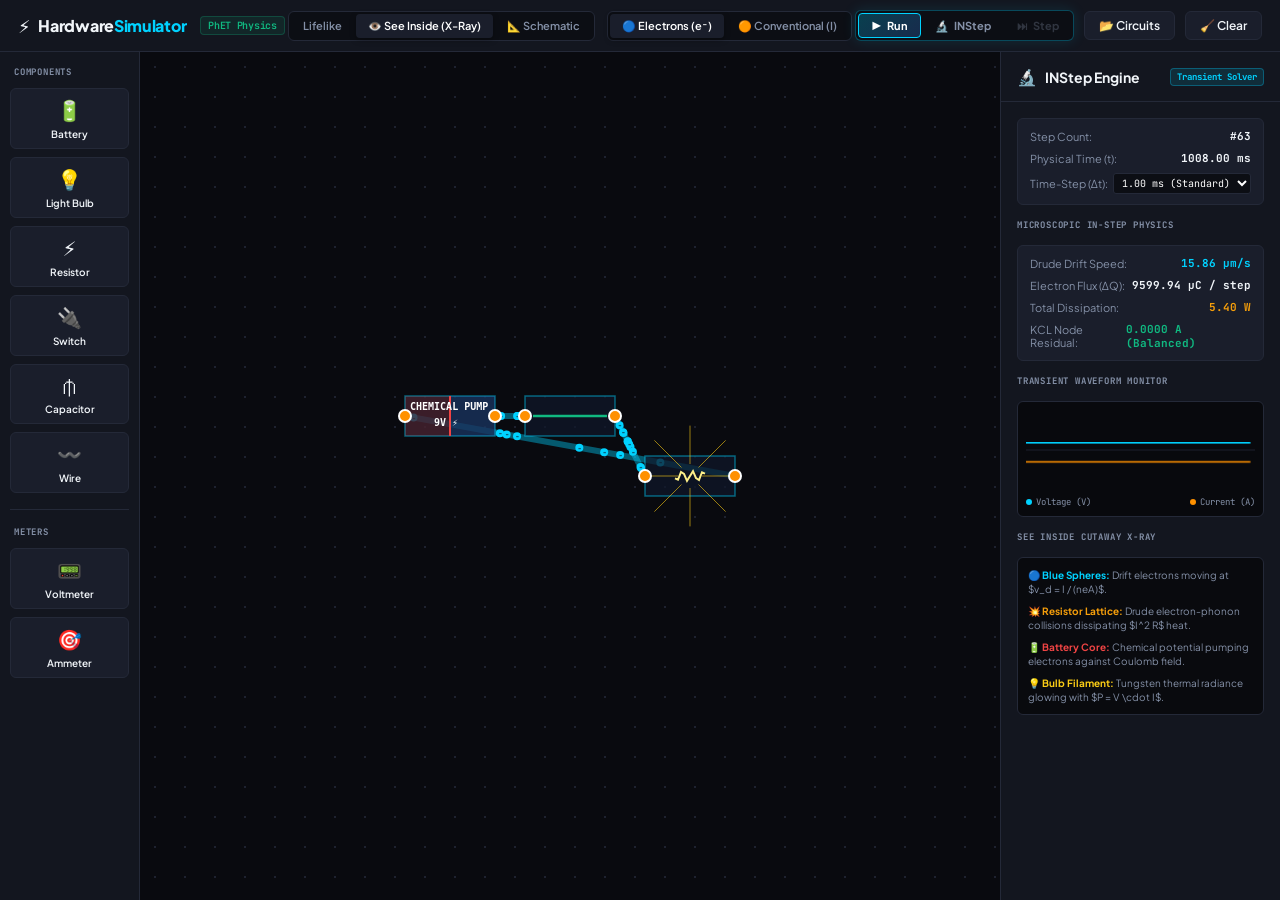
==== web/index.html @ 87638cf1 "feat: complete PhET Hardware Simulator with See Inside cutaways, INStep transient engine, and GitHub" ====
<!DOCTYPE html>
<html lang="en">
<head>
  <meta charset="UTF-8">
  <meta name="viewport" content="width=device-width, initial-scale=1.0">
  <title>Hardware Simulator — PhET Interactive Circuit Lab & INStep Engine</title>
  <meta name="description" content="PhET-accurate interactive circuit construction kit with microscopic 'See Inside Circuit' X-ray cutaways, electron drift dynamics, and INStep transient micro-stepping engine.">

  <!-- Typography -->
  <link rel="preconnect" href="https://fonts.googleapis.com">
  <link rel="preconnect" href="https://fonts.gstatic.com" crossorigin>
  <link href="https://fonts.googleapis.com/css2?family=JetBrains+Mono:wght@400;500;600&family=Plus+Jakarta+Sans:wght@400;500;600;700;800&display=swap" rel="stylesheet">

  <link rel="stylesheet" href="style.css">
</head>
<body class="lab-workspace">

  <!-- Main Simulator Layout -->
  <div class="simulator-shell">
    
    <!-- Minimal Top Control Bar -->
    <header class="lab-header">
      <div class="header-left">
        <div class="brand">
          <span class="brand-icon">⚡</span>
          <span class="brand-title">Hardware<span class="highlight">Simulator</span></span>
          <span class="lab-badge">PhET Physics</span>
        </div>
      </div>

      <!-- Central "See Inside Circuit" Controls -->
      <div class="header-center">
        <!-- View Mode (Real vs See Inside X-Ray vs Schematic) -->
        <div class="segmented-control" title="Circuit Rendering View">
          <button class="seg-btn" data-view="real" id="view-real">Lifelike</button>
          <button class="seg-btn active" data-view="xray" id="view-xray">👁️ See Inside (X-Ray)</button>
          <button class="seg-btn" data-view="schematic" id="view-schematic">📐 Schematic</button>
        </div>

        <!-- Current Flow Mode (Electrons vs Conventional) -->
        <div class="segmented-control" title="Current Flow Display">
          <button class="seg-btn active" data-flow="electrons" id="flow-electrons">🔵 Electrons (e⁻)</button>
          <button class="seg-btn" data-flow="conventional" id="flow-conventional">🟠 Conventional (I)</button>
        </div>
      </div>

      <!-- INStep & Time Controls -->
      <div class="header-right">
        <!-- Major INStep Feature Pill -->
        <div class="instep-control-pill">
          <button class="btn-instep-mode active" id="btn-mode-run" title="Continuous Real-time Run">
            <span>▶</span> Run
          </button>
          <button class="btn-instep-mode" id="btn-mode-instep" title="INStep Micro-stepping transient analysis">
            <span>🔬</span> INStep
          </button>
          <button class="btn-instep-step" id="btn-instep-step" title="Advance by 1 micro-step (+Δt)" disabled>
            <span>⏭</span> Step
          </button>
        </div>

        <button class="btn-tool" id="btn-presets" title="Preset Circuits">📂 Circuits</button>
        <button class="btn-tool btn-clear" id="btn-clear" title="Clear Canvas">🧹 Clear</button>
      </div>
    </header>

    <!-- Main Workspace: Canvas Stage + Component Drawer -->
    <div class="lab-body">
      
      <!-- Minimalist Component Palette Drawer -->
      <aside class="component-drawer">
        <div class="drawer-title">COMPONENTS</div>
        <div class="palette-grid">
          <div class="palette-item" draggable="true" data-type="battery" title="DC Battery (Chemical Voltage Source)">
            <div class="palette-icon icon-battery">🔋</div>
            <span>Battery</span>
          </div>
          <div class="palette-item" draggable="true" data-type="bulb" title="Incandescent Light Bulb (Tungsten Filament)">
            <div class="palette-icon icon-bulb">💡</div>
            <span>Light Bulb</span>
          </div>
          <div class="palette-item" draggable="true" data-type="resistor" title="Carbon Resistor (Lattice Dissipation)">
            <div class="palette-icon icon-resistor">⚡</div>
            <span>Resistor</span>
          </div>
          <div class="palette-item" draggable="true" data-type="switch" title="Knife Switch">
            <div class="palette-icon icon-switch">🔌</div>
            <span>Switch</span>
          </div>
          <div class="palette-item" draggable="true" data-type="capacitor" title="Parallel Plate Capacitor">
            <div class="palette-icon icon-cap">⫛</div>
            <span>Capacitor</span>
          </div>
          <div class="palette-item" draggable="true" data-type="wire" title="Copper Wire (Zero Resistance)">
            <div class="palette-icon icon-wire">〰️</div>
            <span>Wire</span>
          </div>
        </div>

        <div class="drawer-divider"></div>
        <div class="drawer-title">METERS</div>
        <div class="palette-grid">
          <div class="palette-item" id="tool-voltmeter-toggle" title="Draggable Dual-Probe Voltmeter">
            <div class="palette-icon icon-meter">📟</div>
            <span>Voltmeter</span>
          </div>
          <div class="palette-item" id="tool-ammeter-toggle" title="Non-Contact Sensor Ammeter">
            <div class="palette-icon icon-ammeter">🎯</div>
            <span>Ammeter</span>
          </div>
        </div>
      </aside>

      <!-- Center Circuit Sandbox Canvas -->
      <main class="canvas-viewport" id="canvas-viewport">
        <!-- Interactive High-DPI Canvas -->
        <canvas id="circuit-canvas"></canvas>

        <!-- Virtual Voltmeter (Draggable with floating Red & Black Probes) -->
        <div class="virtual-meter voltmeter-body" id="voltmeter-unit" style="display: none;">
          <div class="meter-header">
            <span>VOLTMETER</span>
            <button class="meter-close" id="voltmeter-close">×</button>
          </div>
          <div class="meter-display">
            <span class="meter-value" id="voltmeter-readout">0.00</span>
            <span class="meter-unit">V</span>
          </div>
          <div class="meter-labels">
            <span class="label-black">COM (-)</span>
            <span class="label-red">V (+)</span>
          </div>
        </div>

        <!-- Voltmeter Probes -->
        <div class="probe probe-black" id="probe-black" style="display: none;" title="Negative Probe (Black)">
          <div class="probe-tip"></div>
          <span class="probe-tag">-</span>
        </div>
        <div class="probe probe-red" id="probe-red" style="display: none;" title="Positive Probe (Red)">
          <div class="probe-tip"></div>
          <span class="probe-tag">+</span>
        </div>

        <!-- Virtual Ammeter Sensor -->
        <div class="virtual-meter ammeter-unit" id="ammeter-unit" style="display: none;">
          <div class="meter-header">
            <span>AMMETER</span>
            <button class="meter-close" id="ammeter-close">×</button>
          </div>
          <div class="meter-display">
            <span class="meter-value" id="ammeter-readout">0.000</span>
            <span class="meter-unit">A</span>
          </div>
          <div class="ammeter-sensor-ring" id="ammeter-sensor-ring" title="Drag over any wire or component to read current">
            <div class="crosshair-h"></div>
            <div class="crosshair-v"></div>
          </div>
        </div>

        <!-- Floating Component Property Editor Dialog -->
        <div class="property-popup" id="property-popup" style="display: none;">
          <div class="popup-title">
            <span id="popup-comp-title">Resistor (R1)</span>
            <button class="popup-close" id="popup-close">×</button>
          </div>
          <div class="popup-body">
            <div class="slider-row">
              <label id="popup-slider-label">Resistance:</label>
              <input type="range" id="popup-slider" min="1" max="100" step="1" value="10">
              <span class="slider-readout" id="popup-slider-val">10.0 Ω</span>
            </div>
            <div class="popup-stats" id="popup-stats">
              <div>Current: <strong id="popup-stat-i">0.00 A</strong></div>
              <div>Power: <strong id="popup-stat-p">0.00 W</strong></div>
            </div>
            <div class="popup-actions">
              <button class="btn-popup-delete" id="popup-delete">🗑️ Remove</button>
            </div>
          </div>
        </div>

      </main>

      <!-- Right Side: ⭐ Major INStep Transient Dashboard & Microscopic Inspector -->
      <aside class="instep-panel" id="instep-panel">
        <div class="panel-header">
          <div class="panel-title-wrap">
            <span class="panel-icon">🔬</span>
            <h3>INStep Engine</h3>
          </div>
          <span class="instep-tag">Transient Solver</span>
        </div>

        <div class="instep-content">
          <!-- Step Telemetry Status -->
          <div class="telemetry-card">
            <div class="telemetry-row">
              <span>Step Count:</span>
              <strong id="instep-step-count">#0</strong>
            </div>
            <div class="telemetry-row">
              <span>Physical Time (t):</span>
              <strong id="instep-time-val">0.00 ms</strong>
            </div>
            <div class="telemetry-row">
              <span>Time-Step (Δt):</span>
              <select id="instep-dt-select" class="dropdown-sm">
                <option value="0.0001">0.10 ms (High-Res)</option>
                <option value="0.001" selected>1.00 ms (Standard)</option>
                <option value="0.01">10.0 ms (Fast)</option>
              </select>
            </div>
          </div>

          <!-- Microscopic "See Inside" Drude Physics -->
          <div class="section-title">MICROSCOPIC IN-STEP PHYSICS</div>
          <div class="telemetry-card">
            <div class="telemetry-row">
              <span>Drude Drift Speed:</span>
              <strong class="text-cyan" id="instep-drift-vel">0.00 µm/s</strong>
            </div>
            <div class="telemetry-row">
              <span>Electron Flux (ΔQ):</span>
              <strong id="instep-charge-flux">0.00 µC / step</strong>
            </div>
            <div class="telemetry-row">
              <span>Total Dissipation:</span>
              <strong class="text-amber" id="instep-power">0.00 W</strong>
            </div>
            <div class="telemetry-row">
              <span>KCL Node Residual:</span>
              <strong class="text-green" id="instep-kcl">0.0000 A (Balanced)</strong>
            </div>
          </div>

          <!-- Live INStep Waveform Transient Graph -->
          <div class="section-title">TRANSIENT WAVEFORM MONITOR</div>
          <div class="waveform-box">
            <canvas id="waveform-canvas" width="220" height="90"></canvas>
            <div class="waveform-legend">
              <span class="leg-item"><span class="dot-v"></span> Voltage (V)</span>
              <span class="leg-item"><span class="dot-i"></span> Current (A)</span>
            </div>
          </div>

          <!-- Cutaway Physics Explanation -->
          <div class="section-title">SEE INSIDE CUTAWAY X-RAY</div>
          <div class="cutaway-guide-box">
            <div class="guide-item">
              <strong class="text-cyan">🔵 Blue Spheres:</strong> Drift electrons moving at $v_d = I / (neA)$.
            </div>
            <div class="guide-item">
              <strong class="text-amber">💥 Resistor Lattice:</strong> Drude electron-phonon collisions dissipating $I^2 R$ heat.
            </div>
            <div class="guide-item">
              <strong class="text-red">🔋 Battery Core:</strong> Chemical potential pumping electrons against Coulomb field.
            </div>
            <div class="guide-item">
              <strong class="text-yellow">💡 Bulb Filament:</strong> Tungsten thermal radiance glowing with $P = V \cdot I$.
            </div>
          </div>

        </div>
      </aside>

    </div>

    <!-- Presets Modal -->
    <div class="modal-backdrop" id="modal-presets" style="display: none;">
      <div class="modal-card">
        <div class="modal-header">
          <h3>Load Circuit Presets</h3>
          <button class="modal-close" id="modal-presets-close">×</button>
        </div>
        <div class="presets-grid">
          <div class="preset-card" data-preset="simple_series">
            <h4>Simple Series Circuit</h4>
            <p>9V Battery + Light Bulb + Knife Switch. Demonstrates complete conduction loop.</p>
          </div>
          <div class="preset-card" data-preset="parallel_branches">
            <h4>Parallel Circuit</h4>
            <p>9V Battery powering two independent light bulb branches. Verifies Kirchhoff's Current Law.</p>
          </div>
          <div class="preset-card" data-preset="rc_transient">
            <h4>RC Transient Charging</h4>
            <p>Battery + Resistor + Capacitor. Watch voltage exponential rise and INStep charge storage.</p>
          </div>
          <div class="preset-card" data-preset="short_circuit">
            <h4>Short Circuit (High Current)</h4>
            <p>Direct low-resistance bridge triggering high thermal current and battery warning.</p>
          </div>
        </div>
      </div>
    </div>

  </div>

  <script src="app.js"></script>
</body>
</html>
---- web/style.css ----
/* ==========================================================================
   Hardware Simulator — PhET Interactive Lab & INStep Engine Stylesheet
   Minimalist UI • Maximal Functionality • Microscopic Physics Simulation
   ========================================================================== */

:root {
  --bg-lab: #0b0d13;
  --bg-surface: #13161f;
  --bg-card: #1a1e2b;
  --bg-card-hover: #222738;
  --border-subtle: #242938;
  --border-active: #3b435a;

  --accent-cyan: #00d2ff;
  --accent-blue: #3b82f6;
  --accent-orange: #ff9100;
  --accent-amber: #f59e0b;
  --accent-green: #10b981;
  --accent-red: #ef4444;
  --accent-yellow: #facc15;

  --text-main: #f1f5f9;
  --text-muted: #8490a7;
  --text-dark: #0f172a;

  --font-main: 'Plus Jakarta Sans', system-ui, sans-serif;
  --font-mono: 'JetBrains Mono', monospace;
}

*, *::before, *::after {
  box-sizing: border-box;
  margin: 0;
  padding: 0;
  -webkit-font-smoothing: antialiased;
}

body.lab-workspace {
  background-color: var(--bg-lab);
  color: var(--text-main);
  font-family: var(--font-main);
  height: 100vh;
  width: 100vw;
  overflow: hidden;
  user-select: none;
}

.simulator-shell {
  display: flex;
  flex-direction: column;
  height: 100vh;
  width: 100vw;
}

/* ================= Minimal Top Control Bar ================= */
.lab-header {
  height: 52px;
  background-color: var(--bg-surface);
  border-bottom: 1px solid var(--border-subtle);
  display: flex;
  align-items: center;
  justify-content: space-between;
  padding: 0 18px;
  z-index: 100;
  flex-shrink: 0;
}

.brand {
  display: flex;
  align-items: center;
  gap: 8px;
  font-weight: 800;
  font-size: 16px;
  letter-spacing: -0.3px;
}

.brand-icon {
  font-size: 18px;
}

.brand-title .highlight {
  color: var(--accent-cyan);
}

.lab-badge {
  font-family: var(--font-mono);
  font-size: 10px;
  font-weight: 600;
  color: var(--accent-green);
  background: rgba(16, 185, 129, 0.1);
  border: 1px solid rgba(16, 185, 129, 0.25);
  padding: 2px 7px;
  border-radius: 4px;
  margin-left: 6px;
}

.header-center {
  display: flex;
  align-items: center;
  gap: 12px;
}

/* Segmented Control Buttons */
.segmented-control {
  display: flex;
  background-color: #0c0e14;
  border: 1px solid var(--border-subtle);
  border-radius: 6px;
  padding: 2px;
  gap: 2px;
}

.seg-btn {
  background: transparent;
  border: none;
  color: var(--text-muted);
  font-family: var(--font-main);
  font-size: 11px;
  font-weight: 600;
  padding: 5px 12px;
  border-radius: 4px;
  cursor: pointer;
  transition: all 0.15s ease;
}

.seg-btn:hover {
  color: var(--text-main);
}

.seg-btn.active {
  background-color: var(--bg-card);
  color: #fff;
  box-shadow: 0 2px 6px rgba(0, 0, 0, 0.3);
}

/* INStep Control Pill */
.header-right {
  display: flex;
  align-items: center;
  gap: 10px;
}

.instep-control-pill {
  display: flex;
  background-color: #0c0e14;
  border: 1px solid rgba(0, 210, 255, 0.3);
  box-shadow: 0 0 14px rgba(0, 210, 255, 0.12);
  border-radius: 6px;
  padding: 2px;
  gap: 2px;
}

.btn-instep-mode, .btn-instep-step {
  background: transparent;
  border: none;
  color: var(--text-muted);
  font-family: var(--font-main);
  font-size: 11px;
  font-weight: 700;
  padding: 5px 12px;
  border-radius: 4px;
  cursor: pointer;
  display: flex;
  align-items: center;
  gap: 5px;
  transition: all 0.15s;
}

.btn-instep-mode:hover, .btn-instep-step:hover:not(:disabled) {
  color: #fff;
}

.btn-instep-mode.active {
  background: linear-gradient(135deg, rgba(0, 210, 255, 0.25), rgba(59, 130, 246, 0.25));
  border: 1px solid var(--accent-cyan);
  color: #fff;
}

.btn-instep-step:disabled {
  opacity: 0.3;
  cursor: not-allowed;
}

.btn-tool {
  background-color: var(--bg-card);
  border: 1px solid var(--border-subtle);
  color: var(--text-main);
  font-family: var(--font-main);
  font-size: 12px;
  font-weight: 600;
  padding: 6px 14px;
  border-radius: 6px;
  cursor: pointer;
  transition: all 0.15s;
}

.btn-tool:hover {
  background-color: var(--bg-card-hover);
  border-color: var(--border-active);
}

.btn-clear:hover {
  border-color: var(--accent-red);
  color: var(--accent-red);
}

/* ================= Workspace Layout ================= */
.lab-body {
  display: flex;
  flex: 1;
  overflow: hidden;
  position: relative;
}

/* Left Component Palette Drawer */
.component-drawer {
  width: 140px;
  background-color: var(--bg-surface);
  border-right: 1px solid var(--border-subtle);
  display: flex;
  flex-direction: column;
  padding: 14px 10px;
  gap: 10px;
  overflow-y: auto;
  z-index: 50;
  flex-shrink: 0;
}

.drawer-title {
  font-family: var(--font-mono);
  font-size: 9px;
  font-weight: 700;
  letter-spacing: 0.8px;
  color: var(--text-muted);
  padding: 0 4px;
}

.palette-grid {
  display: flex;
  flex-direction: column;
  gap: 8px;
}

.palette-item {
  background-color: var(--bg-card);
  border: 1px solid var(--border-subtle);
  border-radius: 6px;
  padding: 8px 6px;
  display: flex;
  flex-direction: column;
  align-items: center;
  gap: 5px;
  cursor: grab;
  transition: all 0.18s ease;
}

.palette-item:hover {
  background-color: var(--bg-card-hover);
  border-color: var(--accent-cyan);
  transform: translateY(-1px);
  box-shadow: 0 4px 12px rgba(0, 0, 0, 0.3);
}

.palette-item:active {
  cursor: grabbing;
}

.palette-icon {
  font-size: 20px;
}

.palette-item span {
  font-size: 10px;
  font-weight: 600;
  color: var(--text-main);
}

.drawer-divider {
  height: 1px;
  background: var(--border-subtle);
  margin: 6px 0;
}

/* Center Canvas Viewport */
.canvas-viewport {
  flex: 1;
  position: relative;
  background: #090a0f;
  overflow: hidden;
  cursor: default;
}

#circuit-canvas {
  position: absolute;
  inset: 0;
  width: 100%;
  height: 100%;
}

/* Virtual Meters (Voltmeter & Ammeter) */
.virtual-meter {
  position: absolute;
  background-color: #f59e0b;
  border: 3px solid #b45309;
  border-radius: 10px;
  box-shadow: 0 12px 32px rgba(0, 0, 0, 0.6);
  z-index: 80;
  cursor: move;
}

.voltmeter-body {
  width: 150px;
  padding: 10px;
  top: 30px;
  right: 30px;
}

.meter-header {
  display: flex;
  justify-content: space-between;
  align-items: center;
  font-size: 9px;
  font-weight: 800;
  font-family: var(--font-mono);
  color: #78350f;
  margin-bottom: 6px;
}

.meter-close {
  background: transparent;
  border: none;
  font-size: 14px;
  font-weight: bold;
  color: #78350f;
  cursor: pointer;
}

.meter-display {
  background-color: #27272a;
  border: 2px solid #18181b;
  border-radius: 4px;
  padding: 6px 8px;
  display: flex;
  justify-content: space-between;
  align-items: baseline;
  box-shadow: inset 0 2px 6px rgba(0, 0, 0, 0.6);
}

.meter-value {
  font-family: var(--font-mono);
  font-size: 18px;
  font-weight: 700;
  color: #4ade80;
}

.meter-unit {
  font-family: var(--font-mono);
  font-size: 12px;
  font-weight: 700;
  color: #a1a1aa;
}

.meter-labels {
  display: flex;
  justify-content: space-between;
  margin-top: 8px;
  font-size: 9px;
  font-family: var(--font-mono);
  font-weight: 800;
}

.label-black { color: #18181b; }
.label-red { color: #b91c1c; }

/* Voltmeter Probes */
.probe {
  position: absolute;
  width: 16px;
  height: 48px;
  border-radius: 3px;
  display: flex;
  flex-direction: column;
  align-items: center;
  justify-content: flex-end;
  padding-bottom: 4px;
  cursor: grab;
  z-index: 85;
  box-shadow: 0 6px 16px rgba(0, 0, 0, 0.5);
}

.probe-tip {
  position: absolute;
  top: -12px;
  width: 3px;
  height: 12px;
  background-color: #d1d5db;
  border-radius: 1px;
}

.probe-black {
  background-color: #18181b;
  border: 1px solid #3f3f46;
  top: 130px;
  right: 120px;
}

.probe-red {
  background-color: #dc2626;
  border: 1px solid #f87171;
  top: 130px;
  right: 50px;
}

.probe-tag {
  font-size: 12px;
  font-weight: 800;
  color: #fff;
  font-family: var(--font-mono);
}

/* Ammeter Sensor */
.ammeter-unit {
  width: 140px;
  padding: 8px;
  background-color: #0284c7;
  border-color: #0369a1;
  top: 180px;
  right: 30px;
}

.ammeter-unit .meter-header { color: #082f49; }
.ammeter-unit .meter-close { color: #082f49; }

.ammeter-sensor-ring {
  width: 38px;
  height: 38px;
  border-radius: 50%;
  border: 3px dashed #38bdf8;
  position: absolute;
  top: calc(100% + 14px);
  left: 50%;
  transform: translateX(-50%);
  display: flex;
  align-items: center;
  justify-content: center;
  cursor: grab;
  background: rgba(56, 189, 248, 0.15);
}

.crosshair-h { width: 100%; height: 1px; background: rgba(56, 189, 248, 0.6); position: absolute; }
.crosshair-v { height: 100%; width: 1px; background: rgba(56, 189, 248, 0.6); position: absolute; }

/* Component Property Editor Popup */
.property-popup {
  position: absolute;
  background-color: var(--bg-surface);
  border: 1px solid var(--border-subtle);
  border-radius: 8px;
  box-shadow: 0 16px 40px rgba(0, 0, 0, 0.6);
  padding: 12px 16px;
  width: 230px;
  z-index: 90;
  display: flex;
  flex-direction: column;
  gap: 10px;
}

.popup-title {
  display: flex;
  justify-content: space-between;
  align-items: center;
  font-size: 12px;
  font-weight: 700;
  color: #fff;
  border-bottom: 1px solid var(--border-subtle);
  padding-bottom: 6px;
}

.popup-close {
  background: transparent;
  border: none;
  font-size: 16px;
  color: var(--text-muted);
  cursor: pointer;
}

.slider-row {
  display: flex;
  flex-direction: column;
  gap: 6px;
  font-size: 11px;
}

.slider-row input[type=range] {
  width: 100%;
  accent-color: var(--accent-cyan);
}

.slider-readout {
  font-family: var(--font-mono);
  font-weight: 700;
  color: var(--accent-cyan);
  text-align: right;
}

.popup-stats {
  background: #0b0d13;
  padding: 6px 8px;
  border-radius: 4px;
  font-size: 11px;
  font-family: var(--font-mono);
  display: flex;
  justify-content: space-between;
}

.btn-popup-delete {
  width: 100%;
  background: rgba(239, 68, 68, 0.12);
  border: 1px solid rgba(239, 68, 68, 0.3);
  color: var(--accent-red);
  font-size: 11px;
  font-weight: 600;
  padding: 6px;
  border-radius: 4px;
  cursor: pointer;
  margin-top: 6px;
}

.btn-popup-delete:hover {
  background: rgba(239, 68, 68, 0.25);
}

/* ================= Right: ⭐ INStep Dashboard ================= */
.instep-panel {
  width: 280px;
  background-color: var(--bg-surface);
  border-left: 1px solid var(--border-subtle);
  display: flex;
  flex-direction: column;
  z-index: 50;
  flex-shrink: 0;
}

.panel-header {
  padding: 14px 16px;
  border-bottom: 1px solid var(--border-subtle);
  display: flex;
  justify-content: space-between;
  align-items: center;
}

.panel-title-wrap {
  display: flex;
  align-items: center;
  gap: 8px;
}

.panel-title-wrap h3 {
  font-size: 14px;
  font-weight: 700;
}

.instep-tag {
  font-family: var(--font-mono);
  font-size: 9px;
  font-weight: 700;
  background: rgba(0, 210, 255, 0.12);
  color: var(--accent-cyan);
  border: 1px solid rgba(0, 210, 255, 0.3);
  padding: 2px 6px;
  border-radius: 4px;
}

.instep-content {
  padding: 16px;
  overflow-y: auto;
  display: flex;
  flex-direction: column;
  gap: 14px;
}

.section-title {
  font-family: var(--font-mono);
  font-size: 9px;
  font-weight: 700;
  letter-spacing: 0.8px;
  color: var(--text-muted);
}

.telemetry-card {
  background-color: var(--bg-card);
  border: 1px solid var(--border-subtle);
  border-radius: 6px;
  padding: 10px 12px;
  display: flex;
  flex-direction: column;
  gap: 8px;
}

.telemetry-row {
  display: flex;
  justify-content: space-between;
  align-items: center;
  font-size: 11px;
  color: var(--text-muted);
}

.telemetry-row strong {
  font-family: var(--font-mono);
  color: var(--text-main);
}

.dropdown-sm {
  background: #0c0e14;
  border: 1px solid var(--border-subtle);
  color: #fff;
  font-family: var(--font-mono);
  font-size: 10px;
  padding: 2px 4px;
  border-radius: 3px;
  outline: none;
}

.text-cyan { color: var(--accent-cyan) !important; }
.text-amber { color: var(--accent-amber) !important; }
.text-green { color: var(--accent-green) !important; }
.text-red { color: var(--accent-red) !important; }
.text-yellow { color: var(--accent-yellow) !important; }

/* Waveform Canvas */
.waveform-box {
  background-color: #08090d;
  border: 1px solid var(--border-subtle);
  border-radius: 6px;
  padding: 8px;
  display: flex;
  flex-direction: column;
  gap: 6px;
}

#waveform-canvas {
  width: 100%;
  height: 80px;
}

.waveform-legend {
  display: flex;
  justify-content: space-between;
  font-size: 9px;
  font-family: var(--font-mono);
  color: var(--text-muted);
}

.leg-item { display: flex; align-items: center; gap: 4px; }
.dot-v { width: 6px; height: 6px; border-radius: 50%; background-color: var(--accent-cyan); }
.dot-i { width: 6px; height: 6px; border-radius: 50%; background-color: var(--accent-orange); }

/* Cutaway Guide Box */
.cutaway-guide-box {
  background-color: #090a0e;
  border: 1px solid var(--border-subtle);
  border-radius: 6px;
  padding: 10px;
  display: flex;
  flex-direction: column;
  gap: 8px;
}

.guide-item {
  font-size: 10px;
  line-height: 1.4;
  color: var(--text-muted);
}

/* ================= Presets Modal ================= */
.modal-backdrop {
  position: fixed;
  inset: 0;
  background: rgba(0, 0, 0, 0.7);
  backdrop-filter: blur(4px);
  display: flex;
  align-items: center;
  justify-content: center;
  z-index: 200;
}

.modal-card {
  background: var(--bg-surface);
  border: 1px solid var(--border-subtle);
  border-radius: 10px;
  width: 520px;
  padding: 20px;
  display: flex;
  flex-direction: column;
  gap: 16px;
  box-shadow: 0 20px 48px rgba(0, 0, 0, 0.6);
}

.modal-header {
  display: flex;
  justify-content: space-between;
  align-items: center;
  border-bottom: 1px solid var(--border-subtle);
  padding-bottom: 10px;
}

.modal-header h3 {
  font-size: 15px;
  font-weight: 700;
}

.modal-close {
  background: transparent;
  border: none;
  font-size: 20px;
  color: var(--text-muted);
  cursor: pointer;
}

.presets-grid {
  display: grid;
  grid-template-columns: 1fr 1fr;
  gap: 12px;
}

.preset-card {
  background: var(--bg-card);
  border: 1px solid var(--border-subtle);
  border-radius: 6px;
  padding: 12px;
  cursor: pointer;
  transition: all 0.15s;
}

.preset-card:hover {
  background: var(--bg-card-hover);
  border-color: var(--accent-cyan);
  transform: translateY(-2px);
}

.preset-card h4 {
  font-size: 12px;
  font-weight: 700;
  color: #fff;
  margin-bottom: 4px;
}

.preset-card p {
  font-size: 10px;
  color: var(--text-muted);
  line-height: 1.4;
}
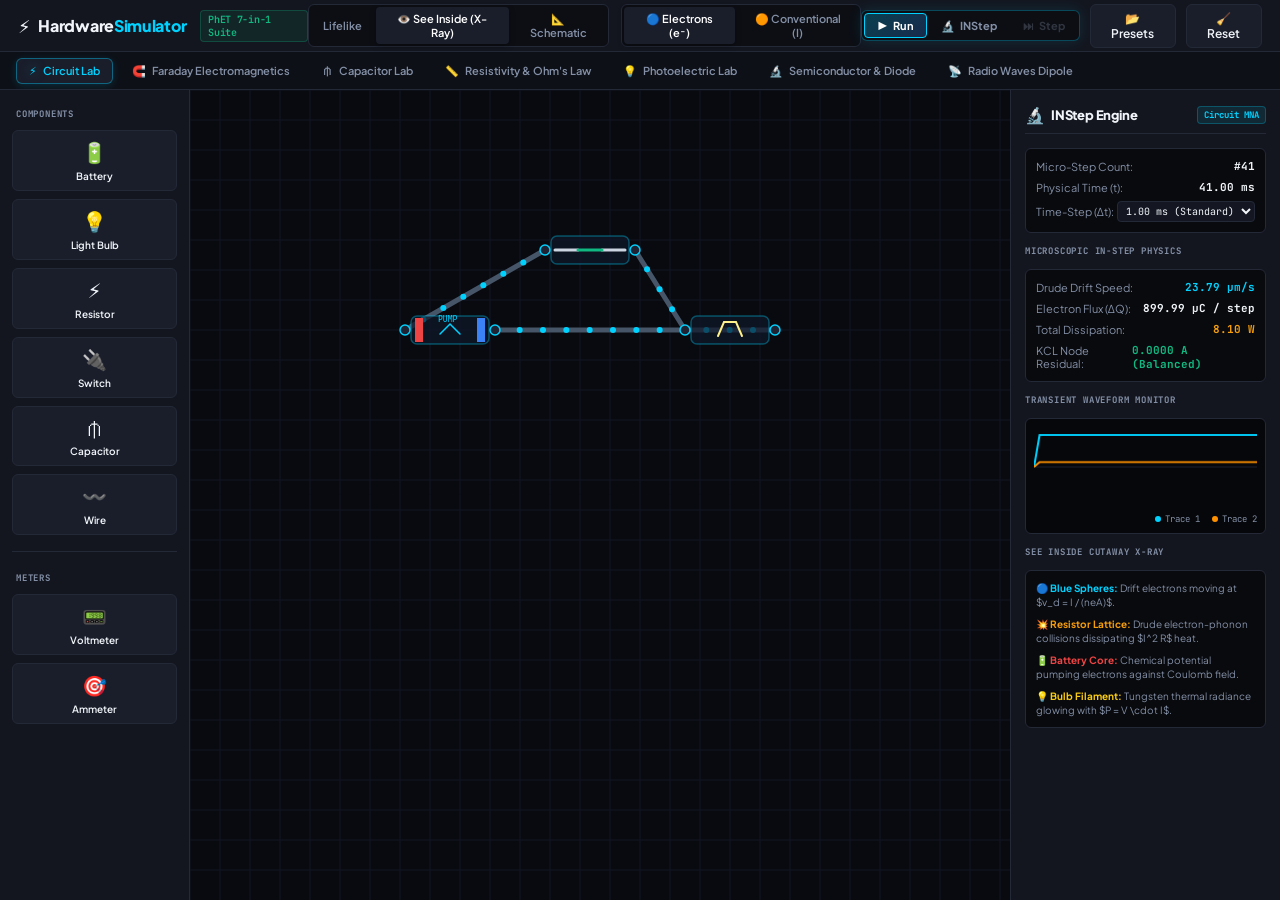
==== commit 32ee4bb7: "feat: revamp into complete 7-in-1 PhET Hardware Simulator suite with streamlined architecture and IN" ====
--- a/web/index.html
+++ b/web/index.html
@@ -3,8 +3,8 @@
 <head>
   <meta charset="UTF-8">
   <meta name="viewport" content="width=device-width, initial-scale=1.0">
-  <title>Hardware Simulator — PhET Interactive Circuit Lab & INStep Engine</title>
-  <meta name="description" content="PhET-accurate interactive circuit construction kit with microscopic 'See Inside Circuit' X-ray cutaways, electron drift dynamics, and INStep transient micro-stepping engine.">
+  <title>Hardware Simulator — Unified PhET Physics Suite & INStep Transient Engine</title>
+  <meta name="description" content="Complete PhET-accurate hardware simulation laboratory suite: Circuit Construction Kit, Faraday's Electromagnetics, Capacitor Lab, Wire Resistivity & Drude Model, Photoelectric Effect, Semiconductors & Diodes, and Radio Wave Antennas with microscopic X-ray cutaways and INStep micro-stepping transient engine.">
 
   <!-- Typography -->
   <link rel="preconnect" href="https://fonts.googleapis.com">
@@ -15,38 +15,37 @@
 </head>
 <body class="lab-workspace">
 
-  <!-- Main Simulator Layout -->
+  <!-- Main Simulator Layout Shell -->
   <div class="simulator-shell">
     
-    <!-- Minimal Top Control Bar -->
+    <!-- Primary Top Bar: Brand, Navigation & Transient Stepper Controls -->
     <header class="lab-header">
       <div class="header-left">
         <div class="brand">
           <span class="brand-icon">⚡</span>
           <span class="brand-title">Hardware<span class="highlight">Simulator</span></span>
-          <span class="lab-badge">PhET Physics</span>
+          <span class="lab-badge">PhET 7-in-1 Suite</span>
         </div>
       </div>
 
-      <!-- Central "See Inside Circuit" Controls -->
+      <!-- Central Contextual View Controls -->
       <div class="header-center">
-        <!-- View Mode (Real vs See Inside X-Ray vs Schematic) -->
-        <div class="segmented-control" title="Circuit Rendering View">
+        <!-- View Mode: Lifelike vs X-Ray vs Schematic -->
+        <div class="segmented-control" title="Rendering Mode" id="view-mode-control">
           <button class="seg-btn" data-view="real" id="view-real">Lifelike</button>
           <button class="seg-btn active" data-view="xray" id="view-xray">👁️ See Inside (X-Ray)</button>
           <button class="seg-btn" data-view="schematic" id="view-schematic">📐 Schematic</button>
         </div>
 
-        <!-- Current Flow Mode (Electrons vs Conventional) -->
-        <div class="segmented-control" title="Current Flow Display">
+        <!-- Current / Particle Flow Toggle -->
+        <div class="segmented-control" title="Charge Carrier Flow" id="flow-mode-control">
           <button class="seg-btn active" data-flow="electrons" id="flow-electrons">🔵 Electrons (e⁻)</button>
           <button class="seg-btn" data-flow="conventional" id="flow-conventional">🟠 Conventional (I)</button>
         </div>
       </div>
 
-      <!-- INStep & Time Controls -->
+      <!-- INStep Transient Engine Controls -->
       <div class="header-right">
-        <!-- Major INStep Feature Pill -->
         <div class="instep-control-pill">
           <button class="btn-instep-mode active" id="btn-mode-run" title="Continuous Real-time Run">
             <span>▶</span> Run
@@ -59,144 +58,477 @@
           </button>
         </div>
 
-        <button class="btn-tool" id="btn-presets" title="Preset Circuits">📂 Circuits</button>
-        <button class="btn-tool btn-clear" id="btn-clear" title="Clear Canvas">🧹 Clear</button>
+        <button class="btn-tool" id="btn-presets" title="Preset Laboratories">📂 Presets</button>
+        <button class="btn-tool btn-clear" id="btn-clear" title="Reset Current Laboratory">🧹 Reset</button>
       </div>
     </header>
 
-    <!-- Main Workspace: Canvas Stage + Component Drawer -->
+    <!-- Unified PhET Simulation Modules Ribbon -->
+    <nav class="lab-modules-bar" aria-label="Simulation Laboratories">
+      <button class="module-tab active" data-tab="circuit" id="tab-circuit">
+        <span class="tab-icon">⚡</span>
+        <span class="tab-text">Circuit Lab</span>
+      </button>
+      <button class="module-tab" data-tab="faraday" id="tab-faraday">
+        <span class="tab-icon">🧲</span>
+        <span class="tab-text">Faraday Electromagnetics</span>
+      </button>
+      <button class="module-tab" data-tab="capacitor" id="tab-capacitor">
+        <span class="tab-icon">⫛</span>
+        <span class="tab-text">Capacitor Lab</span>
+      </button>
+      <button class="module-tab" data-tab="resistivity" id="tab-resistivity">
+        <span class="tab-icon">📏</span>
+        <span class="tab-text">Resistivity & Ohm's Law</span>
+      </button>
+      <button class="module-tab" data-tab="photoelectric" id="tab-photoelectric">
+        <span class="tab-icon">💡</span>
+        <span class="tab-text">Photoelectric Lab</span>
+      </button>
+      <button class="module-tab" data-tab="semiconductor" id="tab-semiconductor">
+        <span class="tab-icon">🔬</span>
+        <span class="tab-text">Semiconductor & Diode</span>
+      </button>
+      <button class="module-tab" data-tab="radiowaves" id="tab-radiowaves">
+        <span class="tab-icon">📡</span>
+        <span class="tab-text">Radio Waves Dipole</span>
+      </button>
+    </nav>
+
+    <!-- Main Body: Contextual Drawer + Canvas Stages + INStep Dashboard -->
     <div class="lab-body">
       
-      <!-- Minimalist Component Palette Drawer -->
-      <aside class="component-drawer">
-        <div class="drawer-title">COMPONENTS</div>
-        <div class="palette-grid">
-          <div class="palette-item" draggable="true" data-type="battery" title="DC Battery (Chemical Voltage Source)">
-            <div class="palette-icon icon-battery">🔋</div>
-            <span>Battery</span>
-          </div>
-          <div class="palette-item" draggable="true" data-type="bulb" title="Incandescent Light Bulb (Tungsten Filament)">
-            <div class="palette-icon icon-bulb">💡</div>
-            <span>Light Bulb</span>
-          </div>
-          <div class="palette-item" draggable="true" data-type="resistor" title="Carbon Resistor (Lattice Dissipation)">
-            <div class="palette-icon icon-resistor">⚡</div>
-            <span>Resistor</span>
-          </div>
-          <div class="palette-item" draggable="true" data-type="switch" title="Knife Switch">
-            <div class="palette-icon icon-switch">🔌</div>
-            <span>Switch</span>
-          </div>
-          <div class="palette-item" draggable="true" data-type="capacitor" title="Parallel Plate Capacitor">
-            <div class="palette-icon icon-cap">⫛</div>
-            <span>Capacitor</span>
-          </div>
-          <div class="palette-item" draggable="true" data-type="wire" title="Copper Wire (Zero Resistance)">
-            <div class="palette-icon icon-wire">〰️</div>
-            <span>Wire</span>
-          </div>
-        </div>
-
-        <div class="drawer-divider"></div>
-        <div class="drawer-title">METERS</div>
-        <div class="palette-grid">
-          <div class="palette-item" id="tool-voltmeter-toggle" title="Draggable Dual-Probe Voltmeter">
-            <div class="palette-icon icon-meter">📟</div>
-            <span>Voltmeter</span>
-          </div>
-          <div class="palette-item" id="tool-ammeter-toggle" title="Non-Contact Sensor Ammeter">
-            <div class="palette-icon icon-ammeter">🎯</div>
-            <span>Ammeter</span>
-          </div>
-        </div>
+      <!-- ================= 1. Dynamic Left Drawer ================= -->
+      <aside class="component-drawer" id="component-drawer">
+        
+        <!-- 1.1 Circuit Lab Drawer -->
+        <div class="drawer-panel active" id="drawer-circuit">
+          <div class="drawer-title">COMPONENTS</div>
+          <div class="palette-grid">
+            <div class="palette-item" draggable="true" data-type="battery" title="DC Battery (Chemical Voltage Source)">
+              <div class="palette-icon icon-battery">🔋</div>
+              <span>Battery</span>
+            </div>
+            <div class="palette-item" draggable="true" data-type="bulb" title="Incandescent Light Bulb (Tungsten Filament)">
+              <div class="palette-icon icon-bulb">💡</div>
+              <span>Light Bulb</span>
+            </div>
+            <div class="palette-item" draggable="true" data-type="resistor" title="Carbon Resistor (Lattice Dissipation)">
+              <div class="palette-icon icon-resistor">⚡</div>
+              <span>Resistor</span>
+            </div>
+            <div class="palette-item" draggable="true" data-type="switch" title="Knife Switch">
+              <div class="palette-icon icon-switch">🔌</div>
+              <span>Switch</span>
+            </div>
+            <div class="palette-item" draggable="true" data-type="capacitor" title="Parallel Plate Capacitor">
+              <div class="palette-icon icon-cap">⫛</div>
+              <span>Capacitor</span>
+            </div>
+            <div class="palette-item" draggable="true" data-type="wire" title="Copper Wire (Zero Resistance)">
+              <div class="palette-icon icon-wire">〰️</div>
+              <span>Wire</span>
+            </div>
+          </div>
+
+          <div class="drawer-divider"></div>
+          <div class="drawer-title">METERS</div>
+          <div class="palette-grid">
+            <div class="palette-item" id="tool-voltmeter-toggle" title="Draggable Dual-Probe Voltmeter">
+              <div class="palette-icon icon-meter">📟</div>
+              <span>Voltmeter</span>
+            </div>
+            <div class="palette-item" id="tool-ammeter-toggle" title="Non-Contact Sensor Ammeter">
+              <div class="palette-icon icon-ammeter">🎯</div>
+              <span>Ammeter</span>
+            </div>
+          </div>
+        </div>
+
+        <!-- 1.2 Faraday Lab Drawer -->
+        <div class="drawer-panel" id="drawer-faraday">
+          <div class="drawer-title">APPARATUS SELECTION</div>
+          <div class="drawer-select-group">
+            <button class="drawer-btn active" data-sub="pickup" id="faraday-sub-pickup">🧲 Bar Magnet & Coil</button>
+            <button class="drawer-btn" data-sub="electromagnet" id="faraday-sub-electromagnet">⚡ Electromagnet (DC/AC)</button>
+            <button class="drawer-btn" data-sub="transformer" id="faraday-sub-transformer">🔄 Transformer</button>
+            <button class="drawer-btn" data-sub="generator" id="faraday-sub-generator">💧 Water Turbine Generator</button>
+          </div>
+
+          <div class="drawer-divider"></div>
+          <div class="drawer-title">COIL PARAMETERS</div>
+          <div class="param-row">
+            <label>Coil Turns (N):</label>
+            <div class="param-btn-group">
+              <button class="param-choice-btn" data-turns="1">1</button>
+              <button class="param-choice-btn" data-turns="2">2</button>
+              <button class="param-choice-btn active" data-turns="3">3</button>
+              <button class="param-choice-btn" data-turns="4">4</button>
+            </div>
+          </div>
+          <div class="param-row">
+            <label>Coil Radius:</label>
+            <input type="range" id="faraday-coil-area" min="30" max="80" value="55">
+            <span class="param-val" id="faraday-coil-area-val">55 mm</span>
+          </div>
+
+          <div class="drawer-divider"></div>
+          <div class="drawer-title">FIELD DISPLAY</div>
+          <div class="toggle-row">
+            <label for="faraday-show-bfield">Show B-Field Lines:</label>
+            <input type="checkbox" id="faraday-show-bfield" checked>
+          </div>
+          <div class="toggle-row">
+            <label for="faraday-show-compass">Show Compass Grid:</label>
+            <input type="checkbox" id="faraday-show-compass" checked>
+          </div>
+        </div>
+
+        <!-- 1.3 Capacitor Lab Drawer -->
+        <div class="drawer-panel" id="drawer-capacitor">
+          <div class="drawer-title">PLATE GEOMETRY</div>
+          <div class="param-row">
+            <label>Plate Separation (d):</label>
+            <input type="range" id="cap-plate-dist" min="2.0" max="10.0" step="0.5" value="5.0">
+            <span class="param-val" id="cap-plate-dist-val">5.0 mm</span>
+          </div>
+          <div class="param-row">
+            <label>Plate Area (A):</label>
+            <input type="range" id="cap-plate-area" min="100" max="400" step="10" value="200">
+            <span class="param-val" id="cap-plate-area-val">200 mm²</span>
+          </div>
+
+          <div class="drawer-divider"></div>
+          <div class="drawer-title">DIELECTRIC MATERIAL</div>
+          <div class="param-row">
+            <label>Substance (κ):</label>
+            <select id="cap-dielectric-select" class="dropdown-full">
+              <option value="1.0" selected>Vacuum (κ = 1.0)</option>
+              <option value="2.1">Teflon (κ = 2.1)</option>
+              <option value="3.5">Paper (κ = 3.5)</option>
+              <option value="5.0">Pyrex Glass (κ = 5.0)</option>
+              <option value="10.0">Strontium Titanate (κ = 10.0)</option>
+            </select>
+          </div>
+          <div class="param-row">
+            <label>Dielectric Insertion:</label>
+            <input type="range" id="cap-dielectric-insert" min="0" max="100" step="5" value="0">
+            <span class="param-val" id="cap-dielectric-insert-val">0 %</span>
+          </div>
+
+          <div class="drawer-divider"></div>
+          <div class="drawer-title">CIRCUIT ATTACHMENT</div>
+          <div class="param-btn-group full-width">
+            <button class="param-choice-btn active" id="cap-conn-battery">🔋 Battery</button>
+            <button class="param-choice-btn" id="cap-conn-open">⏸ Disconnect</button>
+            <button class="param-choice-btn" id="cap-conn-bulb">💡 Discharge Bulb</button>
+          </div>
+          <div class="param-row" style="margin-top: 10px;">
+            <label>Supply Voltage:</label>
+            <input type="range" id="cap-battery-v" min="-1.5" max="1.5" step="0.1" value="1.5">
+            <span class="param-val" id="cap-battery-v-val">+1.5 V</span>
+          </div>
+        </div>
+
+        <!-- 1.4 Resistivity Lab Drawer -->
+        <div class="drawer-panel" id="drawer-resistivity">
+          <div class="drawer-title">MATERIAL RESISTIVITY (ρ)</div>
+          <div class="param-row">
+            <label>Resistivity (ρ):</label>
+            <input type="range" id="res-rho" min="0.10" max="10.00" step="0.1" value="1.00">
+            <span class="param-val" id="res-rho-val">1.00 Ω·cm</span>
+          </div>
+          <div class="preset-links">
+            <button class="preset-pill" data-rho="0.17">Copper</button>
+            <button class="preset-pill" data-rho="1.00">Alloy</button>
+            <button class="preset-pill" data-rho="5.50">Tungsten</button>
+            <button class="preset-pill" data-rho="10.0">Nichrome</button>
+          </div>
+
+          <div class="drawer-divider"></div>
+          <div class="drawer-title">WIRE DIMENSIONS</div>
+          <div class="param-row">
+            <label>Length (L):</label>
+            <input type="range" id="res-length" min="1.0" max="20.0" step="0.5" value="10.0">
+            <span class="param-val" id="res-length-val">10.0 cm</span>
+          </div>
+          <div class="param-row">
+            <label>Area (A):</label>
+            <input type="range" id="res-area" min="1.0" max="15.0" step="0.5" value="5.0">
+            <span class="param-val" id="res-area-val">5.0 mm²</span>
+          </div>
+
+          <div class="drawer-divider"></div>
+          <div class="drawer-title">BATTERY SOURCE</div>
+          <div class="param-row">
+            <label>Voltage (V):</label>
+            <input type="range" id="res-voltage" min="0.1" max="9.0" step="0.1" value="4.5">
+            <span class="param-val" id="res-voltage-val">4.5 V</span>
+          </div>
+        </div>
+
+        <!-- 1.5 Photoelectric Lab Drawer -->
+        <div class="drawer-panel" id="drawer-photoelectric">
+          <div class="drawer-title">TARGET METAL CATHODE</div>
+          <div class="param-row">
+            <label>Target Material:</label>
+            <select id="pe-target-metal" class="dropdown-full">
+              <option value="sodium" data-wf="2.28" selected>Sodium (Na, Φ = 2.28 eV)</option>
+              <option value="calcium" data-wf="2.87">Calcium (Ca, Φ = 2.87 eV)</option>
+              <option value="zinc" data-wf="4.31">Zinc (Zn, Φ = 4.31 eV)</option>
+              <option value="copper" data-wf="4.70">Copper (Cu, Φ = 4.70 eV)</option>
+              <option value="platinum" data-wf="6.35">Platinum (Pt, Φ = 6.35 eV)</option>
+            </select>
+          </div>
+
+          <div class="drawer-divider"></div>
+          <div class="drawer-title">MONOCHROMATIC LIGHT SOURCE</div>
+          <div class="param-row">
+            <label>Wavelength (λ):</label>
+            <input type="range" id="pe-wavelength" min="200" max="800" step="5" value="400">
+            <span class="param-val" id="pe-wavelength-val">400 nm (UV/Violet)</span>
+          </div>
+          <!-- Wavelength Spectrum Visual Gradient -->
+          <div class="spectrum-bar" id="pe-spectrum-bar">
+            <div class="spectrum-cursor" id="pe-spectrum-cursor"></div>
+          </div>
+
+          <div class="param-row" style="margin-top: 10px;">
+            <label>Beam Intensity:</label>
+            <input type="range" id="pe-intensity" min="0" max="100" step="5" value="60">
+            <span class="param-val" id="pe-intensity-val">60 %</span>
+          </div>
+
+          <div class="drawer-divider"></div>
+          <div class="drawer-title">BIAS / STOPPING VOLTAGE</div>
+          <div class="param-row">
+            <label>Voltage (V_bias):</label>
+            <input type="range" id="pe-voltage" min="-8.0" max="8.0" step="0.2" value="0.0">
+            <span class="param-val" id="pe-voltage-val">0.00 V</span>
+          </div>
+        </div>
+
+        <!-- 1.6 Semiconductor & Diode Drawer -->
+        <div class="drawer-panel" id="drawer-semiconductor">
+          <div class="drawer-title">SEMICONDUCTOR JUNCTION</div>
+          <div class="param-row">
+            <label>Material:</label>
+            <select id="semi-material-select" class="dropdown-full">
+              <option value="si" selected>Silicon (Si, Eg = 1.12 eV, Vk ≈ 0.7V)</option>
+              <option value="ge">Germanium (Ge, Eg = 0.67 eV, Vk ≈ 0.3V)</option>
+              <option value="gaas">Gallium Arsenide (GaAs LED, Eg = 1.42 eV)</option>
+            </select>
+          </div>
+
+          <div class="drawer-divider"></div>
+          <div class="drawer-title">JUNCTION BIAS VOLTAGE</div>
+          <div class="param-row">
+            <label>Bias (V_bias):</label>
+            <input type="range" id="semi-bias" min="-3.0" max="1.5" step="0.05" value="0.0">
+            <span class="param-val" id="semi-bias-val">0.00 V (Zero Bias)</span>
+          </div>
+
+          <div class="drawer-divider"></div>
+          <div class="drawer-title">CRYSTAL TEMPERATURE</div>
+          <div class="param-row">
+            <label>Temperature (T):</label>
+            <input type="range" id="semi-temp" min="200" max="400" step="5" value="300">
+            <span class="param-val" id="semi-temp-val">300 K (27°C)</span>
+          </div>
+
+          <div class="drawer-divider"></div>
+          <div class="drawer-title">DOPING CONCENTRATION</div>
+          <div class="param-row">
+            <label>Acceptor / Donor (N):</label>
+            <input type="range" id="semi-doping" min="1" max="10" step="1" value="5">
+            <span class="param-val" id="semi-doping-val">5 × 10¹⁶ cm⁻³</span>
+          </div>
+        </div>
+
+        <!-- 1.7 Radio Waves Drawer -->
+        <div class="drawer-panel" id="drawer-radiowaves">
+          <div class="drawer-title">TRANSMITTER OSCILLATOR</div>
+          <div class="param-btn-group full-width">
+            <button class="param-choice-btn active" id="radio-mode-sine">Oscillate (AC)</button>
+            <button class="param-choice-btn" id="radio-mode-pulse">Pulse</button>
+            <button class="param-choice-btn" id="radio-mode-manual">Manual Drag</button>
+          </div>
+          <div class="param-row" style="margin-top: 10px;">
+            <label>Frequency (f):</label>
+            <input type="range" id="radio-freq" min="1.0" max="5.0" step="0.2" value="2.5">
+            <span class="param-val" id="radio-freq-val">2.5 MHz</span>
+          </div>
+          <div class="param-row">
+            <label>Transmitter Amplitude:</label>
+            <input type="range" id="radio-amplitude" min="10" max="100" step="5" value="70">
+            <span class="param-val" id="radio-amplitude-val">70 %</span>
+          </div>
+
+          <div class="drawer-divider"></div>
+          <div class="drawer-title">RECEIVER ANTENNA</div>
+          <div class="param-row">
+            <label>Antenna Distance (r):</label>
+            <input type="range" id="radio-distance" min="50" max="250" step="10" value="150">
+            <span class="param-val" id="radio-distance-val">150 m</span>
+          </div>
+
+          <div class="drawer-divider"></div>
+          <div class="drawer-title">FIELD DISPLAY</div>
+          <div class="toggle-row">
+            <label for="radio-show-efield">E-Field Vectors:</label>
+            <input type="checkbox" id="radio-show-efield" checked>
+          </div>
+          <div class="toggle-row">
+            <label for="radio-show-waves">Radiating Wavefronts:</label>
+            <input type="checkbox" id="radio-show-waves" checked>
+          </div>
+        </div>
+
       </aside>
 
-      <!-- Center Circuit Sandbox Canvas -->
+      <!-- ================= 2. Center Viewport Stages ================= -->
       <main class="canvas-viewport" id="canvas-viewport">
-        <!-- Interactive High-DPI Canvas -->
-        <canvas id="circuit-canvas"></canvas>
-
-        <!-- Virtual Voltmeter (Draggable with floating Red & Black Probes) -->
-        <div class="virtual-meter voltmeter-body" id="voltmeter-unit" style="display: none;">
-          <div class="meter-header">
-            <span>VOLTMETER</span>
-            <button class="meter-close" id="voltmeter-close">×</button>
-          </div>
-          <div class="meter-display">
-            <span class="meter-value" id="voltmeter-readout">0.00</span>
-            <span class="meter-unit">V</span>
-          </div>
-          <div class="meter-labels">
-            <span class="label-black">COM (-)</span>
-            <span class="label-red">V (+)</span>
-          </div>
-        </div>
-
-        <!-- Voltmeter Probes -->
-        <div class="probe probe-black" id="probe-black" style="display: none;" title="Negative Probe (Black)">
-          <div class="probe-tip"></div>
-          <span class="probe-tag">-</span>
-        </div>
-        <div class="probe probe-red" id="probe-red" style="display: none;" title="Positive Probe (Red)">
-          <div class="probe-tip"></div>
-          <span class="probe-tag">+</span>
-        </div>
-
-        <!-- Virtual Ammeter Sensor -->
-        <div class="virtual-meter ammeter-unit" id="ammeter-unit" style="display: none;">
-          <div class="meter-header">
-            <span>AMMETER</span>
-            <button class="meter-close" id="ammeter-close">×</button>
-          </div>
-          <div class="meter-display">
-            <span class="meter-value" id="ammeter-readout">0.000</span>
-            <span class="meter-unit">A</span>
-          </div>
-          <div class="ammeter-sensor-ring" id="ammeter-sensor-ring" title="Drag over any wire or component to read current">
-            <div class="crosshair-h"></div>
-            <div class="crosshair-v"></div>
-          </div>
-        </div>
-
-        <!-- Floating Component Property Editor Dialog -->
-        <div class="property-popup" id="property-popup" style="display: none;">
-          <div class="popup-title">
-            <span id="popup-comp-title">Resistor (R1)</span>
-            <button class="popup-close" id="popup-close">×</button>
-          </div>
-          <div class="popup-body">
-            <div class="slider-row">
-              <label id="popup-slider-label">Resistance:</label>
-              <input type="range" id="popup-slider" min="1" max="100" step="1" value="10">
-              <span class="slider-readout" id="popup-slider-val">10.0 Ω</span>
-            </div>
-            <div class="popup-stats" id="popup-stats">
-              <div>Current: <strong id="popup-stat-i">0.00 A</strong></div>
-              <div>Power: <strong id="popup-stat-p">0.00 W</strong></div>
-            </div>
-            <div class="popup-actions">
-              <button class="btn-popup-delete" id="popup-delete">🗑️ Remove</button>
-            </div>
+        
+        <!-- 2.1 Stage: Circuit Lab Canvas & Instruments -->
+        <div class="lab-stage active" id="stage-circuit">
+          <canvas id="circuit-canvas"></canvas>
+
+          <!-- Virtual Voltmeter (Draggable with Red & Black Probes) -->
+          <div class="virtual-meter voltmeter-body" id="voltmeter-unit" style="display: none;">
+            <div class="meter-header">
+              <span>VOLTMETER</span>
+              <button class="meter-close" id="voltmeter-close">×</button>
+            </div>
+            <div class="meter-display">
+              <span class="meter-value" id="voltmeter-readout">0.00</span>
+              <span class="meter-unit">V</span>
+            </div>
+            <div class="meter-labels">
+              <span class="label-black">COM (-)</span>
+              <span class="label-red">V (+)</span>
+            </div>
+          </div>
+
+          <!-- Voltmeter Probes -->
+          <div class="probe probe-black" id="probe-black" style="display: none;" title="Negative Probe (Black)">
+            <div class="probe-tip"></div>
+            <span class="probe-tag">-</span>
+          </div>
+          <div class="probe probe-red" id="probe-red" style="display: none;" title="Positive Probe (Red)">
+            <div class="probe-tip"></div>
+            <span class="probe-tag">+</span>
+          </div>
+
+          <!-- Virtual Ammeter Sensor -->
+          <div class="virtual-meter ammeter-unit" id="ammeter-unit" style="display: none;">
+            <div class="meter-header">
+              <span>AMMETER</span>
+              <button class="meter-close" id="ammeter-close">×</button>
+            </div>
+            <div class="meter-display">
+              <span class="meter-value" id="ammeter-readout">0.000</span>
+              <span class="meter-unit">A</span>
+            </div>
+            <div class="ammeter-sensor-ring" id="ammeter-sensor-ring" title="Drag over any wire or component to read current">
+              <div class="crosshair-h"></div>
+              <div class="crosshair-v"></div>
+            </div>
+          </div>
+
+          <!-- Floating Property Editor Dialog -->
+          <div class="property-popup" id="property-popup" style="display: none;">
+            <div class="popup-title">
+              <span id="popup-comp-title">Resistor (R1)</span>
+              <button class="popup-close" id="popup-close">×</button>
+            </div>
+            <div class="popup-body">
+              <div class="slider-row">
+                <label id="popup-slider-label">Resistance:</label>
+                <input type="range" id="popup-slider" min="1" max="100" step="1" value="10">
+                <span class="slider-readout" id="popup-slider-val">10.0 Ω</span>
+              </div>
+              <div class="popup-stats" id="popup-stats">
+                <div>Current: <strong id="popup-stat-i">0.00 A</strong></div>
+                <div>Power: <strong id="popup-stat-p">0.00 W</strong></div>
+              </div>
+              <div class="popup-actions">
+                <button class="btn-popup-delete" id="popup-delete">🗑️ Remove</button>
+              </div>
+            </div>
+          </div>
+        </div>
+
+        <!-- 2.2 Stage: Faraday Electromagnetics Canvas -->
+        <div class="lab-stage" id="stage-faraday">
+          <canvas id="faraday-canvas"></canvas>
+          <div class="canvas-hud" id="faraday-hud">
+            <span class="hud-item">Induction EMF: <strong id="faraday-hud-emf">0.00 V</strong></span>
+            <span class="hud-item">Flux (Φ): <strong id="faraday-hud-flux">0.00 Wb</strong></span>
+          </div>
+        </div>
+
+        <!-- 2.3 Stage: Capacitor Lab Canvas -->
+        <div class="lab-stage" id="stage-capacitor">
+          <canvas id="capacitor-canvas"></canvas>
+          <div class="canvas-hud" id="capacitor-hud">
+            <span class="hud-item">Capacitance: <strong id="cap-hud-c">0.35 pF</strong></span>
+            <span class="hud-item">Stored Energy: <strong id="cap-hud-u">0.40 pJ</strong></span>
+          </div>
+        </div>
+
+        <!-- 2.4 Stage: Resistivity Lab Canvas -->
+        <div class="lab-stage" id="stage-resistivity">
+          <canvas id="resistivity-canvas"></canvas>
+          <div class="canvas-hud" id="resistivity-hud">
+            <span class="hud-item">Resistance: <strong id="res-hud-r">2.00 Ω</strong></span>
+            <span class="hud-item">Current: <strong id="res-hud-i">2.25 A</strong></span>
+          </div>
+        </div>
+
+        <!-- 2.5 Stage: Photoelectric Lab Canvas -->
+        <div class="lab-stage" id="stage-photoelectric">
+          <canvas id="photoelectric-canvas"></canvas>
+          <div class="canvas-hud" id="photoelectric-hud">
+            <span class="hud-item">Photon Energy: <strong id="pe-hud-e">3.10 eV</strong></span>
+            <span class="hud-item">Photocurrent: <strong id="pe-hud-i">4.20 µA</strong></span>
+          </div>
+        </div>
+
+        <!-- 2.6 Stage: Semiconductor & Diode Canvas -->
+        <div class="lab-stage" id="stage-semiconductor">
+          <canvas id="semiconductor-canvas"></canvas>
+          <div class="canvas-hud" id="semiconductor-hud">
+            <span class="hud-item">Diode State: <strong id="semi-hud-state">Equilibrium</strong></span>
+            <span class="hud-item">Current: <strong id="semi-hud-i">0.00 mA</strong></span>
+          </div>
+        </div>
+
+        <!-- 2.7 Stage: Radio Waves Canvas -->
+        <div class="lab-stage" id="stage-radiowaves">
+          <canvas id="radiowaves-canvas"></canvas>
+          <div class="canvas-hud" id="radiowaves-hud">
+            <span class="hud-item">Wavelength (λ): <strong id="radio-hud-lambda">120.0 m</strong></span>
+            <span class="hud-item">Rx Signal: <strong id="radio-hud-rx">0.00 mV</strong></span>
           </div>
         </div>
 
       </main>
 
-      <!-- Right Side: ⭐ Major INStep Transient Dashboard & Microscopic Inspector -->
+      <!-- ================= 3. Right Sidebar: ⭐ Unified INStep Transient Dashboard ================= -->
       <aside class="instep-panel" id="instep-panel">
         <div class="panel-header">
           <div class="panel-title-wrap">
             <span class="panel-icon">🔬</span>
             <h3>INStep Engine</h3>
           </div>
-          <span class="instep-tag">Transient Solver</span>
+          <span class="instep-tag" id="instep-lab-tag">Circuit MNA</span>
         </div>
 
         <div class="instep-content">
           <!-- Step Telemetry Status -->
           <div class="telemetry-card">
             <div class="telemetry-row">
-              <span>Step Count:</span>
+              <span>Micro-Step Count:</span>
               <strong id="instep-step-count">#0</strong>
             </div>
             <div class="telemetry-row">
@@ -213,24 +545,24 @@
             </div>
           </div>
 
-          <!-- Microscopic "See Inside" Drude Physics -->
-          <div class="section-title">MICROSCOPIC IN-STEP PHYSICS</div>
-          <div class="telemetry-card">
+          <!-- Dynamic Lab-Specific Physics Telemetry -->
+          <div class="section-title" id="instep-telemetry-title">MICROSCOPIC IN-STEP PHYSICS</div>
+          <div class="telemetry-card" id="instep-dynamic-card">
             <div class="telemetry-row">
-              <span>Drude Drift Speed:</span>
-              <strong class="text-cyan" id="instep-drift-vel">0.00 µm/s</strong>
+              <span id="instep-metric-1-lbl">Drude Drift Speed:</span>
+              <strong class="text-cyan" id="instep-metric-1-val">0.00 µm/s</strong>
             </div>
             <div class="telemetry-row">
-              <span>Electron Flux (ΔQ):</span>
-              <strong id="instep-charge-flux">0.00 µC / step</strong>
+              <span id="instep-metric-2-lbl">Electron Flux (ΔQ):</span>
+              <strong id="instep-metric-2-val">0.00 µC / step</strong>
             </div>
             <div class="telemetry-row">
-              <span>Total Dissipation:</span>
-              <strong class="text-amber" id="instep-power">0.00 W</strong>
+              <span id="instep-metric-3-lbl">Total Dissipation:</span>
+              <strong class="text-amber" id="instep-metric-3-val">0.00 W</strong>
             </div>
             <div class="telemetry-row">
-              <span>KCL Node Residual:</span>
-              <strong class="text-green" id="instep-kcl">0.0000 A (Balanced)</strong>
+              <span id="instep-metric-4-lbl">KCL Node Residual:</span>
+              <strong class="text-green" id="instep-metric-4-val">0.0000 A (Balanced)</strong>
             </div>
           </div>
 
@@ -239,14 +571,14 @@
           <div class="waveform-box">
             <canvas id="waveform-canvas" width="220" height="90"></canvas>
             <div class="waveform-legend">
-              <span class="leg-item"><span class="dot-v"></span> Voltage (V)</span>
-              <span class="leg-item"><span class="dot-i"></span> Current (A)</span>
-            </div>
-          </div>
-
-          <!-- Cutaway Physics Explanation -->
-          <div class="section-title">SEE INSIDE CUTAWAY X-RAY</div>
-          <div class="cutaway-guide-box">
+              <span class="leg-item"><span class="dot-v"></span> <span id="waveform-leg-1">Trace 1</span></span>
+              <span class="leg-item"><span class="dot-i"></span> <span id="waveform-leg-2">Trace 2</span></span>
+            </div>
+          </div>
+
+          <!-- Contextual Cutaway & Theory Explanation -->
+          <div class="section-title" id="instep-theory-title">SEE INSIDE CUTAWAY X-RAY</div>
+          <div class="cutaway-guide-box" id="instep-theory-box">
             <div class="guide-item">
               <strong class="text-cyan">🔵 Blue Spheres:</strong> Drift electrons moving at $v_d = I / (neA)$.
             </div>
@@ -270,7 +602,7 @@
     <div class="modal-backdrop" id="modal-presets" style="display: none;">
       <div class="modal-card">
         <div class="modal-header">
-          <h3>Load Circuit Presets</h3>
+          <h3>Load Hardware Laboratory Presets</h3>
           <button class="modal-close" id="modal-presets-close">×</button>
         </div>
         <div class="presets-grid">
@@ -280,7 +612,7 @@
           </div>
           <div class="preset-card" data-preset="parallel_branches">
             <h4>Parallel Circuit</h4>
-            <p>9V Battery powering two independent light bulb branches. Verifies Kirchhoff's Current Law.</p>
+            <p>9V Battery powering two independent bulb branches. Verifies Kirchhoff's Current Law.</p>
           </div>
           <div class="preset-card" data-preset="rc_transient">
             <h4>RC Transient Charging</h4>
@@ -290,6 +622,14 @@
             <h4>Short Circuit (High Current)</h4>
             <p>Direct low-resistance bridge triggering high thermal current and battery warning.</p>
           </div>
+          <div class="preset-card" data-preset="faraday_pickup">
+            <h4>Faraday: Induced Current</h4>
+            <p>Bar magnet oscillating through 4-turn copper solenoid illuminating center-zero galvanometer.</p>
+          </div>
+          <div class="preset-card" data-preset="photoelectric_threshold">
+            <h4>Photoelectric: Threshold Cutoff</h4>
+            <p>Sodium cathode illuminated across UV-to-visible boundary demonstrating photon quantum cutoff.</p>
+          </div>
         </div>
       </div>
     </div>
--- a/web/style.css
+++ b/web/style.css
@@ -18,6 +18,7 @@
   --accent-green: #10b981;
   --accent-red: #ef4444;
   --accent-yellow: #facc15;
+  --accent-purple: #a855f7;
 
   --text-main: #f1f5f9;
   --text-muted: #8490a7;
@@ -203,6 +204,58 @@
   color: var(--accent-red);
 }
 
+/* ================= 7-in-1 PhET Modules Ribbon ================= */
+.lab-modules-bar {
+  height: 38px;
+  background-color: #0d1017;
+  border-bottom: 1px solid var(--border-subtle);
+  display: flex;
+  align-items: center;
+  gap: 6px;
+  padding: 0 16px;
+  overflow-x: auto;
+  scrollbar-width: none;
+  flex-shrink: 0;
+  z-index: 90;
+}
+
+.lab-modules-bar::-webkit-scrollbar {
+  display: none;
+}
+
+.module-tab {
+  background: transparent;
+  border: 1px solid transparent;
+  color: var(--text-muted);
+  font-family: var(--font-main);
+  font-size: 11px;
+  font-weight: 600;
+  padding: 5px 12px;
+  border-radius: 6px;
+  cursor: pointer;
+  display: flex;
+  align-items: center;
+  gap: 6px;
+  white-space: nowrap;
+  transition: all 0.15s ease;
+}
+
+.module-tab:hover {
+  color: var(--text-main);
+  background-color: rgba(255, 255, 255, 0.04);
+}
+
+.module-tab.active {
+  background-color: var(--bg-card);
+  border-color: rgba(0, 210, 255, 0.4);
+  color: var(--accent-cyan);
+  box-shadow: 0 2px 8px rgba(0, 210, 255, 0.15);
+}
+
+.module-tab.active .tab-icon {
+  filter: drop-shadow(0 0 6px rgba(0, 210, 255, 0.6));
+}
+
 /* ================= Workspace Layout ================= */
 .lab-body {
   display: flex;
@@ -211,20 +264,29 @@
   position: relative;
 }
 
-/* Left Component Palette Drawer */
+/* Left Component & Control Drawer */
 .component-drawer {
-  width: 140px;
+  width: 190px;
   background-color: var(--bg-surface);
   border-right: 1px solid var(--border-subtle);
   display: flex;
   flex-direction: column;
-  padding: 14px 10px;
-  gap: 10px;
+  padding: 14px 12px;
   overflow-y: auto;
   z-index: 50;
   flex-shrink: 0;
 }
 
+.drawer-panel {
+  display: none;
+  flex-direction: column;
+  gap: 10px;
+}
+
+.drawer-panel.active {
+  display: flex;
+}
+
 .drawer-title {
   font-family: var(--font-mono);
   font-size: 9px;
@@ -232,6 +294,7 @@
   letter-spacing: 0.8px;
   color: var(--text-muted);
   padding: 0 4px;
+  margin-top: 4px;
 }
 
 .palette-grid {
@@ -280,7 +343,187 @@
   margin: 6px 0;
 }
 
-/* Center Canvas Viewport */
+/* Drawer Controls: Apparatus & Selectors */
+.drawer-select-group {
+  display: flex;
+  flex-direction: column;
+  gap: 6px;
+}
+
+.drawer-btn {
+  background-color: var(--bg-card);
+  border: 1px solid var(--border-subtle);
+  color: var(--text-main);
+  font-family: var(--font-main);
+  font-size: 11px;
+  font-weight: 600;
+  padding: 8px 10px;
+  border-radius: 6px;
+  cursor: pointer;
+  text-align: left;
+  transition: all 0.15s ease;
+}
+
+.drawer-btn:hover {
+  background-color: var(--bg-card-hover);
+  border-color: var(--border-active);
+}
+
+.drawer-btn.active {
+  background: rgba(0, 210, 255, 0.12);
+  border-color: var(--accent-cyan);
+  color: var(--accent-cyan);
+}
+
+/* Parameter Rows & Sliders */
+.param-row {
+  display: flex;
+  flex-direction: column;
+  gap: 4px;
+}
+
+.param-row label {
+  font-size: 10px;
+  color: var(--text-muted);
+  font-weight: 600;
+}
+
+.param-row input[type="range"] {
+  width: 100%;
+  accent-color: var(--accent-cyan);
+  height: 4px;
+  border-radius: 2px;
+  background: #090a0f;
+  outline: none;
+  cursor: pointer;
+}
+
+.param-val {
+  font-family: var(--font-mono);
+  font-size: 10px;
+  font-weight: 600;
+  color: var(--accent-cyan);
+  text-align: right;
+}
+
+.param-btn-group {
+  display: flex;
+  gap: 4px;
+}
+
+.param-btn-group.full-width {
+  display: grid;
+  grid-template-columns: repeat(3, 1fr);
+}
+
+.param-choice-btn {
+  flex: 1;
+  background-color: var(--bg-card);
+  border: 1px solid var(--border-subtle);
+  color: var(--text-muted);
+  font-family: var(--font-main);
+  font-size: 10px;
+  font-weight: 600;
+  padding: 5px 4px;
+  border-radius: 4px;
+  cursor: pointer;
+  text-align: center;
+  transition: all 0.15s ease;
+}
+
+.param-choice-btn:hover {
+  color: var(--text-main);
+}
+
+.param-choice-btn.active {
+  background-color: rgba(0, 210, 255, 0.15);
+  border-color: var(--accent-cyan);
+  color: var(--accent-cyan);
+}
+
+.dropdown-full {
+  background-color: #0c0e14;
+  border: 1px solid var(--border-subtle);
+  color: var(--text-main);
+  font-family: var(--font-main);
+  font-size: 10px;
+  font-weight: 600;
+  padding: 6px 8px;
+  border-radius: 6px;
+  width: 100%;
+  outline: none;
+  cursor: pointer;
+}
+
+.toggle-row {
+  display: flex;
+  align-items: center;
+  justify-content: space-between;
+  font-size: 10px;
+  color: var(--text-muted);
+  font-weight: 600;
+}
+
+.toggle-row input[type="checkbox"] {
+  accent-color: var(--accent-cyan);
+  cursor: pointer;
+}
+
+.preset-links {
+  display: flex;
+  flex-wrap: wrap;
+  gap: 4px;
+  margin-top: 4px;
+}
+
+.preset-pill {
+  background: var(--bg-card);
+  border: 1px solid var(--border-subtle);
+  color: var(--text-muted);
+  font-size: 9px;
+  padding: 3px 6px;
+  border-radius: 4px;
+  cursor: pointer;
+  transition: all 0.15s;
+}
+
+.preset-pill:hover {
+  border-color: var(--accent-cyan);
+  color: #fff;
+}
+
+/* Wavelength Spectrum Bar */
+.spectrum-bar {
+  height: 12px;
+  border-radius: 4px;
+  background: linear-gradient(to right,
+    #4a00e0 0%,     /* 200nm UV */
+    #7b1fa2 25%,    /* 380nm Violet */
+    #0091ea 40%,    /* 480nm Blue */
+    #00c853 55%,    /* 530nm Green */
+    #ffd600 70%,    /* 580nm Yellow */
+    #ff3d00 85%,    /* 680nm Red */
+    #7f0000 100%    /* 800nm IR */
+  );
+  position: relative;
+  margin-top: 4px;
+  border: 1px solid rgba(255, 255, 255, 0.15);
+}
+
+.spectrum-cursor {
+  position: absolute;
+  top: -2px;
+  bottom: -2px;
+  width: 4px;
+  background: #fff;
+  border-radius: 2px;
+  box-shadow: 0 0 6px #fff;
+  transform: translateX(-50%);
+  left: 33%;
+  pointer-events: none;
+}
+
+/* ================= Center Canvas Viewport & Stages ================= */
 .canvas-viewport {
   flex: 1;
   position: relative;
@@ -289,293 +532,332 @@
   cursor: default;
 }
 
-#circuit-canvas {
+.lab-stage {
   position: absolute;
   inset: 0;
   width: 100%;
   height: 100%;
-}
-
-/* Virtual Meters (Voltmeter & Ammeter) */
+  display: none;
+}
+
+.lab-stage.active {
+  display: block;
+}
+
+.lab-stage canvas {
+  position: absolute;
+  inset: 0;
+  width: 100%;
+  height: 100%;
+  display: block;
+}
+
+/* Canvas Heads-Up Display */
+.canvas-hud {
+  position: absolute;
+  top: 14px;
+  right: 14px;
+  background: rgba(19, 22, 31, 0.88);
+  backdrop-filter: blur(8px);
+  border: 1px solid var(--border-subtle);
+  border-radius: 8px;
+  padding: 8px 14px;
+  display: flex;
+  gap: 16px;
+  font-family: var(--font-mono);
+  font-size: 11px;
+  color: var(--text-muted);
+  box-shadow: 0 4px 16px rgba(0, 0, 0, 0.4);
+  pointer-events: none;
+  z-index: 20;
+}
+
+.canvas-hud .hud-item strong {
+  color: var(--accent-cyan);
+  margin-left: 4px;
+}
+
+/* ================= Virtual Meters (Voltmeter & Ammeter) ================= */
 .virtual-meter {
   position: absolute;
-  background-color: #f59e0b;
-  border: 3px solid #b45309;
-  border-radius: 10px;
-  box-shadow: 0 12px 32px rgba(0, 0, 0, 0.6);
-  z-index: 80;
+  background-color: #141722;
+  border: 1px solid var(--border-subtle);
+  border-radius: 8px;
+  box-shadow: 0 8px 24px rgba(0, 0, 0, 0.5);
+  padding: 10px;
+  z-index: 30;
   cursor: move;
+  width: 140px;
 }
 
 .voltmeter-body {
-  width: 150px;
-  padding: 10px;
+  left: 380px;
   top: 30px;
-  right: 30px;
+}
+
+.ammeter-unit {
+  left: 540px;
+  top: 30px;
 }
 
 .meter-header {
   display: flex;
   justify-content: space-between;
   align-items: center;
+  font-family: var(--font-mono);
   font-size: 9px;
-  font-weight: 800;
-  font-family: var(--font-mono);
-  color: #78350f;
+  font-weight: 700;
+  color: var(--text-muted);
   margin-bottom: 6px;
 }
 
 .meter-close {
   background: transparent;
   border: none;
+  color: var(--text-muted);
   font-size: 14px;
-  font-weight: bold;
-  color: #78350f;
-  cursor: pointer;
+  cursor: pointer;
+  line-height: 1;
+}
+
+.meter-close:hover {
+  color: #fff;
 }
 
 .meter-display {
-  background-color: #27272a;
-  border: 2px solid #18181b;
+  background-color: #06070a;
+  border: 1px solid #1c2230;
   border-radius: 4px;
   padding: 6px 8px;
   display: flex;
   justify-content: space-between;
   align-items: baseline;
-  box-shadow: inset 0 2px 6px rgba(0, 0, 0, 0.6);
+  font-family: var(--font-mono);
 }
 
 .meter-value {
-  font-family: var(--font-mono);
   font-size: 18px;
   font-weight: 700;
-  color: #4ade80;
+  color: var(--accent-cyan);
+  letter-spacing: -0.5px;
 }
 
 .meter-unit {
-  font-family: var(--font-mono);
-  font-size: 12px;
-  font-weight: 700;
-  color: #a1a1aa;
+  font-size: 11px;
+  font-weight: 600;
+  color: var(--text-muted);
 }
 
 .meter-labels {
   display: flex;
   justify-content: space-between;
-  margin-top: 8px;
-  font-size: 9px;
-  font-family: var(--font-mono);
-  font-weight: 800;
-}
-
-.label-black { color: #18181b; }
-.label-red { color: #b91c1c; }
-
-/* Voltmeter Probes */
+  font-size: 8px;
+  font-family: var(--font-mono);
+  margin-top: 6px;
+}
+
+.label-black { color: #64748b; font-weight: 700; }
+.label-red { color: var(--accent-red); font-weight: 700; }
+
+/* Floating Voltmeter Probes */
 .probe {
   position: absolute;
-  width: 16px;
-  height: 48px;
+  width: 14px;
+  height: 28px;
   border-radius: 3px;
-  display: flex;
-  flex-direction: column;
-  align-items: center;
-  justify-content: flex-end;
-  padding-bottom: 4px;
+  z-index: 40;
   cursor: grab;
-  z-index: 85;
-  box-shadow: 0 6px 16px rgba(0, 0, 0, 0.5);
-}
+  display: flex;
+  flex-direction: column;
+  align-items: center;
+  box-shadow: 0 4px 10px rgba(0, 0, 0, 0.4);
+}
+
+.probe:active { cursor: grabbing; }
 
 .probe-tip {
-  position: absolute;
-  top: -12px;
-  width: 3px;
-  height: 12px;
-  background-color: #d1d5db;
-  border-radius: 1px;
-}
-
-.probe-black {
-  background-color: #18181b;
-  border: 1px solid #3f3f46;
-  top: 130px;
-  right: 120px;
-}
-
-.probe-red {
-  background-color: #dc2626;
-  border: 1px solid #f87171;
-  top: 130px;
-  right: 50px;
-}
+  width: 2px;
+  height: 8px;
+  background-color: #cbd5e1;
+}
+
+.probe-black { background-color: #1e293b; border: 1px solid #475569; }
+.probe-red { background-color: #dc2626; border: 1px solid #ef4444; }
 
 .probe-tag {
-  font-size: 12px;
+  font-size: 9px;
   font-weight: 800;
   color: #fff;
-  font-family: var(--font-mono);
-}
-
-/* Ammeter Sensor */
-.ammeter-unit {
-  width: 140px;
-  padding: 8px;
-  background-color: #0284c7;
-  border-color: #0369a1;
-  top: 180px;
-  right: 30px;
-}
-
-.ammeter-unit .meter-header { color: #082f49; }
-.ammeter-unit .meter-close { color: #082f49; }
-
+  margin-top: 2px;
+}
+
+/* Ammeter Non-contact Sensor Ring */
 .ammeter-sensor-ring {
-  width: 38px;
-  height: 38px;
+  width: 32px;
+  height: 32px;
+  border: 2px dashed var(--accent-orange);
   border-radius: 50%;
-  border: 3px dashed #38bdf8;
+  margin: 8px auto 0 auto;
+  position: relative;
+  cursor: crosshair;
+}
+
+.crosshair-h {
   position: absolute;
-  top: calc(100% + 14px);
+  top: 50%;
+  left: 6px;
+  right: 6px;
+  height: 1px;
+  background-color: rgba(255, 145, 0, 0.5);
+}
+
+.crosshair-v {
+  position: absolute;
   left: 50%;
-  transform: translateX(-50%);
-  display: flex;
-  align-items: center;
-  justify-content: center;
-  cursor: grab;
-  background: rgba(56, 189, 248, 0.15);
-}
-
-.crosshair-h { width: 100%; height: 1px; background: rgba(56, 189, 248, 0.6); position: absolute; }
-.crosshair-v { height: 100%; width: 1px; background: rgba(56, 189, 248, 0.6); position: absolute; }
-
-/* Component Property Editor Popup */
+  top: 6px;
+  bottom: 6px;
+  width: 1px;
+  background-color: rgba(255, 145, 0, 0.5);
+}
+
+/* ================= Property Editor Popup ================= */
 .property-popup {
   position: absolute;
-  background-color: var(--bg-surface);
-  border: 1px solid var(--border-subtle);
+  background: var(--bg-surface);
+  border: 1px solid var(--border-active);
   border-radius: 8px;
-  box-shadow: 0 16px 40px rgba(0, 0, 0, 0.6);
-  padding: 12px 16px;
-  width: 230px;
-  z-index: 90;
-  display: flex;
-  flex-direction: column;
-  gap: 10px;
+  padding: 12px;
+  width: 200px;
+  z-index: 45;
+  box-shadow: 0 12px 32px rgba(0, 0, 0, 0.6);
 }
 
 .popup-title {
   display: flex;
   justify-content: space-between;
   align-items: center;
-  font-size: 12px;
+  font-size: 11px;
   font-weight: 700;
-  color: #fff;
+  margin-bottom: 8px;
+  padding-bottom: 4px;
   border-bottom: 1px solid var(--border-subtle);
-  padding-bottom: 6px;
 }
 
 .popup-close {
   background: transparent;
   border: none;
-  font-size: 16px;
-  color: var(--text-muted);
-  cursor: pointer;
+  color: var(--text-muted);
+  cursor: pointer;
+  font-size: 14px;
 }
 
 .slider-row {
   display: flex;
   flex-direction: column;
-  gap: 6px;
+  gap: 4px;
+  margin-bottom: 10px;
+}
+
+.slider-row label {
+  font-size: 10px;
+  color: var(--text-muted);
+}
+
+.slider-readout {
+  font-family: var(--font-mono);
   font-size: 11px;
-}
-
-.slider-row input[type=range] {
-  width: 100%;
-  accent-color: var(--accent-cyan);
-}
-
-.slider-readout {
-  font-family: var(--font-mono);
   font-weight: 700;
   color: var(--accent-cyan);
   text-align: right;
 }
 
 .popup-stats {
-  background: #0b0d13;
-  padding: 6px 8px;
+  font-size: 10px;
+  color: var(--text-muted);
+  display: flex;
+  flex-direction: column;
+  gap: 2px;
+  margin-bottom: 10px;
+}
+
+.popup-stats strong {
+  color: var(--text-main);
+  font-family: var(--font-mono);
+}
+
+.popup-actions {
+  display: flex;
+  justify-content: flex-end;
+}
+
+.btn-popup-delete {
+  background: rgba(239, 68, 68, 0.1);
+  border: 1px solid rgba(239, 68, 68, 0.25);
+  color: var(--accent-red);
+  font-size: 10px;
+  font-weight: 600;
+  padding: 4px 8px;
   border-radius: 4px;
-  font-size: 11px;
-  font-family: var(--font-mono);
-  display: flex;
-  justify-content: space-between;
-}
-
-.btn-popup-delete {
-  width: 100%;
-  background: rgba(239, 68, 68, 0.12);
-  border: 1px solid rgba(239, 68, 68, 0.3);
-  color: var(--accent-red);
-  font-size: 11px;
-  font-weight: 600;
-  padding: 6px;
-  border-radius: 4px;
-  cursor: pointer;
-  margin-top: 6px;
+  cursor: pointer;
 }
 
 .btn-popup-delete:hover {
   background: rgba(239, 68, 68, 0.25);
 }
 
-/* ================= Right: ⭐ INStep Dashboard ================= */
+/* ================= Right Sidebar: INStep Transient Panel ================= */
 .instep-panel {
-  width: 280px;
+  width: 270px;
   background-color: var(--bg-surface);
   border-left: 1px solid var(--border-subtle);
   display: flex;
   flex-direction: column;
+  padding: 14px;
+  overflow-y: auto;
   z-index: 50;
   flex-shrink: 0;
 }
 
 .panel-header {
-  padding: 14px 16px;
+  display: flex;
+  justify-content: space-between;
+  align-items: center;
+  margin-bottom: 14px;
+  padding-bottom: 8px;
   border-bottom: 1px solid var(--border-subtle);
-  display: flex;
-  justify-content: space-between;
-  align-items: center;
 }
 
 .panel-title-wrap {
   display: flex;
   align-items: center;
-  gap: 8px;
-}
-
-.panel-title-wrap h3 {
-  font-size: 14px;
-  font-weight: 700;
+  gap: 6px;
+}
+
+.panel-icon {
+  font-size: 16px;
+}
+
+.panel-header h3 {
+  font-size: 13px;
+  font-weight: 800;
+  letter-spacing: -0.2px;
 }
 
 .instep-tag {
   font-family: var(--font-mono);
   font-size: 9px;
   font-weight: 700;
-  background: rgba(0, 210, 255, 0.12);
   color: var(--accent-cyan);
-  border: 1px solid rgba(0, 210, 255, 0.3);
+  background: rgba(0, 210, 255, 0.1);
+  border: 1px solid rgba(0, 210, 255, 0.25);
   padding: 2px 6px;
   border-radius: 4px;
 }
 
 .instep-content {
-  padding: 16px;
-  overflow-y: auto;
-  display: flex;
-  flex-direction: column;
-  gap: 14px;
+  display: flex;
+  flex-direction: column;
+  gap: 12px;
 }
 
 .section-title {
@@ -587,13 +869,13 @@
 }
 
 .telemetry-card {
-  background-color: var(--bg-card);
+  background-color: #090a0e;
   border: 1px solid var(--border-subtle);
   border-radius: 6px;
-  padding: 10px 12px;
-  display: flex;
-  flex-direction: column;
-  gap: 8px;
+  padding: 10px;
+  display: flex;
+  flex-direction: column;
+  gap: 7px;
 }
 
 .telemetry-row {
@@ -601,23 +883,16 @@
   justify-content: space-between;
   align-items: center;
   font-size: 11px;
+}
+
+.telemetry-row span {
   color: var(--text-muted);
 }
 
 .telemetry-row strong {
   font-family: var(--font-mono);
+  font-weight: 700;
   color: var(--text-main);
-}
-
-.dropdown-sm {
-  background: #0c0e14;
-  border: 1px solid var(--border-subtle);
-  color: #fff;
-  font-family: var(--font-mono);
-  font-size: 10px;
-  padding: 2px 4px;
-  border-radius: 3px;
-  outline: none;
 }
 
 .text-cyan { color: var(--accent-cyan) !important; }
@@ -626,9 +901,20 @@
 .text-red { color: var(--accent-red) !important; }
 .text-yellow { color: var(--accent-yellow) !important; }
 
-/* Waveform Canvas */
+.dropdown-sm {
+  background-color: #141722;
+  border: 1px solid var(--border-subtle);
+  color: var(--text-main);
+  font-family: var(--font-mono);
+  font-size: 10px;
+  padding: 2px 4px;
+  border-radius: 4px;
+  outline: none;
+}
+
+/* Waveform Box */
 .waveform-box {
-  background-color: #08090d;
+  background-color: #06070a;
   border: 1px solid var(--border-subtle);
   border-radius: 6px;
   padding: 8px;
@@ -640,13 +926,15 @@
 #waveform-canvas {
   width: 100%;
   height: 80px;
+  display: block;
 }
 
 .waveform-legend {
   display: flex;
-  justify-content: space-between;
+  justify-content: flex-end;
+  gap: 12px;
+  font-family: var(--font-mono);
   font-size: 9px;
-  font-family: var(--font-mono);
   color: var(--text-muted);
 }
 
@@ -687,7 +975,7 @@
   background: var(--bg-surface);
   border: 1px solid var(--border-subtle);
   border-radius: 10px;
-  width: 520px;
+  width: 540px;
   padding: 20px;
   display: flex;
   flex-direction: column;
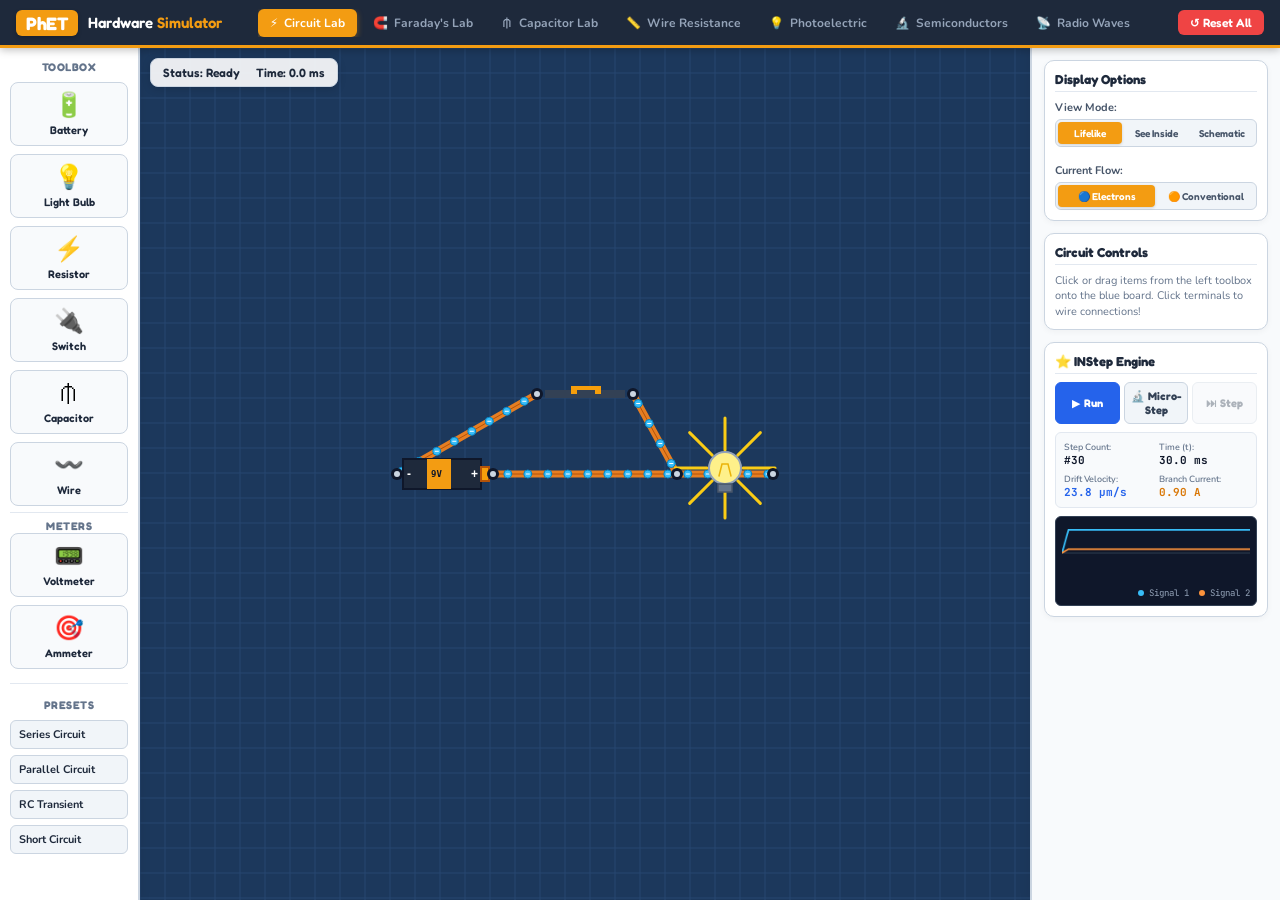
==== commit 9e3d43e2: "feat: simplify UI to authentic clean 2D PhET graphics with single-canvas architecture and tactile ed" ====
--- a/web/index.html
+++ b/web/index.html
@@ -3,636 +3,411 @@
 <head>
   <meta charset="UTF-8">
   <meta name="viewport" content="width=device-width, initial-scale=1.0">
-  <title>Hardware Simulator — Unified PhET Physics Suite & INStep Transient Engine</title>
-  <meta name="description" content="Complete PhET-accurate hardware simulation laboratory suite: Circuit Construction Kit, Faraday's Electromagnetics, Capacitor Lab, Wire Resistivity & Drude Model, Photoelectric Effect, Semiconductors & Diodes, and Radio Wave Antennas with microscopic X-ray cutaways and INStep micro-stepping transient engine.">
-
-  <!-- Typography -->
+  <title>PhET Hardware Simulator — 2D Interactive Physics Laboratories & INStep Engine</title>
+  <meta name="description" content="Clean PhET-style 2D interactive physics simulator: Circuit Construction Kit, Faraday's Electromagnetics, Capacitor Lab, Wire Resistance, Photoelectric Effect, Semiconductor Diodes, and Radio Waves.">
+
+  <!-- Friendly Modern Typography -->
   <link rel="preconnect" href="https://fonts.googleapis.com">
   <link rel="preconnect" href="https://fonts.gstatic.com" crossorigin>
-  <link href="https://fonts.googleapis.com/css2?family=JetBrains+Mono:wght@400;500;600&family=Plus+Jakarta+Sans:wght@400;500;600;700;800&display=swap" rel="stylesheet">
+  <link href="https://fonts.googleapis.com/css2?family=Fredoka:wght@400;500;600;700&family=JetBrains+Mono:wght@500;700&family=Nunito:wght@400;600;700;800&display=swap" rel="stylesheet">
 
   <link rel="stylesheet" href="style.css">
 </head>
-<body class="lab-workspace">
-
-  <!-- Main Simulator Layout Shell -->
-  <div class="simulator-shell">
+<body class="phet-app">
+
+  <!-- Top PhET Navigation Bar -->
+  <header class="phet-navbar">
+    <div class="nav-brand">
+      <div class="phet-logo">PhET</div>
+      <div class="app-title">Hardware <span class="title-sub">Simulator</span></div>
+    </div>
+
+    <!-- PhET Laboratory Tabs -->
+    <nav class="nav-tabs" aria-label="PhET Simulation Labs">
+      <button class="nav-tab active" data-lab="circuit" id="tab-circuit">
+        <span class="tab-icon">⚡</span> Circuit Lab
+      </button>
+      <button class="nav-tab" data-lab="faraday" id="tab-faraday">
+        <span class="tab-icon">🧲</span> Faraday's Lab
+      </button>
+      <button class="nav-tab" data-lab="capacitor" id="tab-capacitor">
+        <span class="tab-icon">⫛</span> Capacitor Lab
+      </button>
+      <button class="nav-tab" data-lab="resistivity" id="tab-resistivity">
+        <span class="tab-icon">📏</span> Wire Resistance
+      </button>
+      <button class="nav-tab" data-lab="photoelectric" id="tab-photoelectric">
+        <span class="tab-icon">💡</span> Photoelectric
+      </button>
+      <button class="nav-tab" data-lab="semiconductor" id="tab-semiconductor">
+        <span class="tab-icon">🔬</span> Semiconductors
+      </button>
+      <button class="nav-tab" data-lab="radiowaves" id="tab-radiowaves">
+        <span class="tab-icon">📡</span> Radio Waves
+      </button>
+    </nav>
+
+    <div class="nav-actions">
+      <button class="btn-phet-reset" id="btn-reset-all" title="Reset Simulation">↺ Reset All</button>
+    </div>
+  </header>
+
+  <!-- Main Laboratory Workspace -->
+  <div class="phet-workspace">
     
-    <!-- Primary Top Bar: Brand, Navigation & Transient Stepper Controls -->
-    <header class="lab-header">
-      <div class="header-left">
-        <div class="brand">
-          <span class="brand-icon">⚡</span>
-          <span class="brand-title">Hardware<span class="highlight">Simulator</span></span>
-          <span class="lab-badge">PhET 7-in-1 Suite</span>
-        </div>
-      </div>
-
-      <!-- Central Contextual View Controls -->
-      <div class="header-center">
-        <!-- View Mode: Lifelike vs X-Ray vs Schematic -->
-        <div class="segmented-control" title="Rendering Mode" id="view-mode-control">
-          <button class="seg-btn" data-view="real" id="view-real">Lifelike</button>
-          <button class="seg-btn active" data-view="xray" id="view-xray">👁️ See Inside (X-Ray)</button>
-          <button class="seg-btn" data-view="schematic" id="view-schematic">📐 Schematic</button>
-        </div>
-
-        <!-- Current / Particle Flow Toggle -->
-        <div class="segmented-control" title="Charge Carrier Flow" id="flow-mode-control">
-          <button class="seg-btn active" data-flow="electrons" id="flow-electrons">🔵 Electrons (e⁻)</button>
-          <button class="seg-btn" data-flow="conventional" id="flow-conventional">🟠 Conventional (I)</button>
-        </div>
-      </div>
-
-      <!-- INStep Transient Engine Controls -->
-      <div class="header-right">
-        <div class="instep-control-pill">
-          <button class="btn-instep-mode active" id="btn-mode-run" title="Continuous Real-time Run">
-            <span>▶</span> Run
-          </button>
-          <button class="btn-instep-mode" id="btn-mode-instep" title="INStep Micro-stepping transient analysis">
-            <span>🔬</span> INStep
-          </button>
-          <button class="btn-instep-step" id="btn-instep-step" title="Advance by 1 micro-step (+Δt)" disabled>
-            <span>⏭</span> Step
-          </button>
-        </div>
-
-        <button class="btn-tool" id="btn-presets" title="Preset Laboratories">📂 Presets</button>
-        <button class="btn-tool btn-clear" id="btn-clear" title="Reset Current Laboratory">🧹 Reset</button>
-      </div>
-    </header>
-
-    <!-- Unified PhET Simulation Modules Ribbon -->
-    <nav class="lab-modules-bar" aria-label="Simulation Laboratories">
-      <button class="module-tab active" data-tab="circuit" id="tab-circuit">
-        <span class="tab-icon">⚡</span>
-        <span class="tab-text">Circuit Lab</span>
-      </button>
-      <button class="module-tab" data-tab="faraday" id="tab-faraday">
-        <span class="tab-icon">🧲</span>
-        <span class="tab-text">Faraday Electromagnetics</span>
-      </button>
-      <button class="module-tab" data-tab="capacitor" id="tab-capacitor">
-        <span class="tab-icon">⫛</span>
-        <span class="tab-text">Capacitor Lab</span>
-      </button>
-      <button class="module-tab" data-tab="resistivity" id="tab-resistivity">
-        <span class="tab-icon">📏</span>
-        <span class="tab-text">Resistivity & Ohm's Law</span>
-      </button>
-      <button class="module-tab" data-tab="photoelectric" id="tab-photoelectric">
-        <span class="tab-icon">💡</span>
-        <span class="tab-text">Photoelectric Lab</span>
-      </button>
-      <button class="module-tab" data-tab="semiconductor" id="tab-semiconductor">
-        <span class="tab-icon">🔬</span>
-        <span class="tab-text">Semiconductor & Diode</span>
-      </button>
-      <button class="module-tab" data-tab="radiowaves" id="tab-radiowaves">
-        <span class="tab-icon">📡</span>
-        <span class="tab-text">Radio Waves Dipole</span>
-      </button>
-    </nav>
-
-    <!-- Main Body: Contextual Drawer + Canvas Stages + INStep Dashboard -->
-    <div class="lab-body">
+    <!-- Left Toolbox Drawer -->
+    <aside class="phet-toolbox" id="phet-toolbox">
+      <div class="toolbox-header">TOOLBOX</div>
       
-      <!-- ================= 1. Dynamic Left Drawer ================= -->
-      <aside class="component-drawer" id="component-drawer">
+      <!-- Circuit Components Palette (Shown for Circuit Lab) -->
+      <div class="toolbox-section" id="toolbox-circuit-items">
+        <div class="tools-grid">
+          <button class="tool-card" data-comp="battery" title="Click or drag to place Battery">
+            <div class="tool-preview preview-battery">🔋</div>
+            <span>Battery</span>
+          </button>
+          <button class="tool-card" data-comp="bulb" title="Click or drag to place Light Bulb">
+            <div class="tool-preview preview-bulb">💡</div>
+            <span>Light Bulb</span>
+          </button>
+          <button class="tool-card" data-comp="resistor" title="Click or drag to place Resistor">
+            <div class="tool-preview preview-resistor">⚡</div>
+            <span>Resistor</span>
+          </button>
+          <button class="tool-card" data-comp="switch" title="Click or drag to place Switch">
+            <div class="tool-preview preview-switch">🔌</div>
+            <span>Switch</span>
+          </button>
+          <button class="tool-card" data-comp="capacitor" title="Click or drag to place Capacitor">
+            <div class="tool-preview preview-cap">⫛</div>
+            <span>Capacitor</span>
+          </button>
+          <button class="tool-card" data-comp="wire" title="Click or drag to place Wire">
+            <div class="tool-preview preview-wire">〰️</div>
+            <span>Wire</span>
+          </button>
+        </div>
+
+        <div class="toolbox-divider"></div>
+        <div class="toolbox-header">METERS</div>
+        <div class="tools-grid">
+          <button class="tool-card" id="btn-toggle-voltmeter" title="Toggle Voltmeter">
+            <div class="tool-preview preview-voltmeter">📟</div>
+            <span>Voltmeter</span>
+          </button>
+          <button class="tool-card" id="btn-toggle-ammeter" title="Toggle Ammeter">
+            <div class="tool-preview preview-ammeter">🎯</div>
+            <span>Ammeter</span>
+          </button>
+        </div>
+      </div>
+
+      <!-- Lab Presets Section -->
+      <div class="toolbox-divider"></div>
+      <div class="toolbox-header">PRESETS</div>
+      <div class="presets-list">
+        <button class="preset-btn" data-preset="simple_series">Series Circuit</button>
+        <button class="preset-btn" data-preset="parallel_branches">Parallel Circuit</button>
+        <button class="preset-btn" data-preset="rc_transient">RC Transient</button>
+        <button class="preset-btn" data-preset="short_circuit">Short Circuit</button>
+      </div>
+    </aside>
+
+    <!-- Center Interactive Canvas Stage -->
+    <main class="phet-stage-container" id="phet-stage-container">
+      <canvas id="sim-canvas"></canvas>
+
+      <!-- PhET Tactile Digital Voltmeter -->
+      <div class="phet-meter phet-voltmeter" id="voltmeter-unit" style="display: none;">
+        <div class="phet-meter-header">
+          <span>VOLTMETER</span>
+          <button class="meter-close-btn" id="voltmeter-close">×</button>
+        </div>
+        <div class="phet-meter-screen">
+          <span class="meter-value" id="voltmeter-readout">0.00</span>
+          <span class="meter-unit">V</span>
+        </div>
+        <div class="phet-meter-ports">
+          <span class="port-com">COM (-)</span>
+          <span class="port-v">V (+)</span>
+        </div>
+      </div>
+
+      <!-- Voltmeter Probes -->
+      <div class="phet-probe probe-black" id="probe-black" style="display: none;" title="Black Probe (-)">
+        <div class="probe-wire-pin"></div>
+        <div class="probe-handle">-</div>
+      </div>
+      <div class="phet-probe probe-red" id="probe-red" style="display: none;" title="Red Probe (+)">
+        <div class="probe-wire-pin"></div>
+        <div class="probe-handle">+</div>
+      </div>
+
+      <!-- PhET Tactile Sensor Ammeter -->
+      <div class="phet-meter phet-ammeter" id="ammeter-unit" style="display: none;">
+        <div class="phet-meter-header">
+          <span>AMMETER</span>
+          <button class="meter-close-btn" id="ammeter-close">×</button>
+        </div>
+        <div class="phet-meter-screen">
+          <span class="meter-value" id="ammeter-readout">0.000</span>
+          <span class="meter-unit">A</span>
+        </div>
+        <div class="ammeter-target-ring" id="ammeter-target-ring" title="Drag over any wire or component">
+          <div class="cross-h"></div>
+          <div class="cross-v"></div>
+        </div>
+      </div>
+
+      <!-- Inline Property Tuner Box -->
+      <div class="phet-tuner-card" id="property-popup" style="display: none;">
+        <div class="tuner-header">
+          <span id="popup-comp-title">Resistor</span>
+          <button class="tuner-close" id="popup-close">×</button>
+        </div>
+        <div class="tuner-body">
+          <div class="tuner-slider-wrap">
+            <label id="popup-slider-label">Resistance:</label>
+            <input type="range" id="popup-slider" min="1" max="100" step="1" value="10">
+            <span class="tuner-val" id="popup-slider-val">10.0 Ω</span>
+          </div>
+          <div class="tuner-stats">
+            <div>Current: <strong id="popup-stat-i">0.00 A</strong></div>
+            <div>Power: <strong id="popup-stat-p">0.00 W</strong></div>
+          </div>
+          <button class="tuner-btn-delete" id="popup-delete">🗑️ Remove</button>
+        </div>
+      </div>
+
+      <!-- Live Physics Badge HUD -->
+      <div class="phet-canvas-hud" id="phet-canvas-hud">
+        <span class="hud-stat" id="hud-stat-1">Status: Ready</span>
+        <span class="hud-stat" id="hud-stat-2">Time: 0.0 ms</span>
+      </div>
+    </main>
+
+    <!-- Right PhET Control Panel -->
+    <aside class="phet-control-panel" id="phet-control-panel">
+      
+      <!-- PhET Visual Style Options Box -->
+      <div class="control-box">
+        <div class="box-title">Display Options</div>
         
-        <!-- 1.1 Circuit Lab Drawer -->
-        <div class="drawer-panel active" id="drawer-circuit">
-          <div class="drawer-title">COMPONENTS</div>
-          <div class="palette-grid">
-            <div class="palette-item" draggable="true" data-type="battery" title="DC Battery (Chemical Voltage Source)">
-              <div class="palette-icon icon-battery">🔋</div>
-              <span>Battery</span>
+        <div class="option-row">
+          <label>View Mode:</label>
+          <div class="radio-pill-group">
+            <button class="pill-btn active" data-view="real" id="view-real">Lifelike</button>
+            <button class="pill-btn" data-view="xray" id="view-xray">See Inside</button>
+            <button class="pill-btn" data-view="schematic" id="view-schematic">Schematic</button>
+          </div>
+        </div>
+
+        <div class="option-row" style="margin-top: 8px;">
+          <label>Current Flow:</label>
+          <div class="radio-pill-group">
+            <button class="pill-btn active" data-flow="electrons" id="flow-electrons">🔵 Electrons</button>
+            <button class="pill-btn" data-flow="conventional" id="flow-conventional">🟠 Conventional</button>
+          </div>
+        </div>
+      </div>
+
+      <!-- Lab Contextual Controls Card -->
+      <div class="control-box" id="box-lab-controls">
+        <div class="box-title" id="lab-controls-title">Circuit Controls</div>
+        
+        <!-- Circuit controls help -->
+        <div class="lab-ctrl-content" id="ctrl-circuit">
+          <p class="help-text">Click or drag items from the left toolbox onto the blue board. Click terminals to wire connections!</p>
+        </div>
+
+        <!-- Faraday Controls -->
+        <div class="lab-ctrl-content" id="ctrl-faraday" style="display: none;">
+          <div class="param-item">
+            <label>Apparatus:</label>
+            <select id="faraday-sub-select" class="phet-dropdown">
+              <option value="pickup" selected>Bar Magnet & Pickup Coil</option>
+              <option value="electromagnet">Electromagnet (AC/DC)</option>
+              <option value="transformer">Transformer Induction</option>
+              <option value="generator">Water Turbine Generator</option>
+            </select>
+          </div>
+          <div class="param-item">
+            <label>Coil Turns (N):</label>
+            <div class="pill-btn-group">
+              <button class="pill-btn" data-turns="1">1</button>
+              <button class="pill-btn" data-turns="2">2</button>
+              <button class="pill-btn active" data-turns="3">3</button>
+              <button class="pill-btn" data-turns="4">4</button>
             </div>
-            <div class="palette-item" draggable="true" data-type="bulb" title="Incandescent Light Bulb (Tungsten Filament)">
-              <div class="palette-icon icon-bulb">💡</div>
-              <span>Light Bulb</span>
-            </div>
-            <div class="palette-item" draggable="true" data-type="resistor" title="Carbon Resistor (Lattice Dissipation)">
-              <div class="palette-icon icon-resistor">⚡</div>
-              <span>Resistor</span>
-            </div>
-            <div class="palette-item" draggable="true" data-type="switch" title="Knife Switch">
-              <div class="palette-icon icon-switch">🔌</div>
-              <span>Switch</span>
-            </div>
-            <div class="palette-item" draggable="true" data-type="capacitor" title="Parallel Plate Capacitor">
-              <div class="palette-icon icon-cap">⫛</div>
-              <span>Capacitor</span>
-            </div>
-            <div class="palette-item" draggable="true" data-type="wire" title="Copper Wire (Zero Resistance)">
-              <div class="palette-icon icon-wire">〰️</div>
-              <span>Wire</span>
-            </div>
-          </div>
-
-          <div class="drawer-divider"></div>
-          <div class="drawer-title">METERS</div>
-          <div class="palette-grid">
-            <div class="palette-item" id="tool-voltmeter-toggle" title="Draggable Dual-Probe Voltmeter">
-              <div class="palette-icon icon-meter">📟</div>
-              <span>Voltmeter</span>
-            </div>
-            <div class="palette-item" id="tool-ammeter-toggle" title="Non-Contact Sensor Ammeter">
-              <div class="palette-icon icon-ammeter">🎯</div>
-              <span>Ammeter</span>
-            </div>
-          </div>
-        </div>
-
-        <!-- 1.2 Faraday Lab Drawer -->
-        <div class="drawer-panel" id="drawer-faraday">
-          <div class="drawer-title">APPARATUS SELECTION</div>
-          <div class="drawer-select-group">
-            <button class="drawer-btn active" data-sub="pickup" id="faraday-sub-pickup">🧲 Bar Magnet & Coil</button>
-            <button class="drawer-btn" data-sub="electromagnet" id="faraday-sub-electromagnet">⚡ Electromagnet (DC/AC)</button>
-            <button class="drawer-btn" data-sub="transformer" id="faraday-sub-transformer">🔄 Transformer</button>
-            <button class="drawer-btn" data-sub="generator" id="faraday-sub-generator">💧 Water Turbine Generator</button>
-          </div>
-
-          <div class="drawer-divider"></div>
-          <div class="drawer-title">COIL PARAMETERS</div>
-          <div class="param-row">
-            <label>Coil Turns (N):</label>
-            <div class="param-btn-group">
-              <button class="param-choice-btn" data-turns="1">1</button>
-              <button class="param-choice-btn" data-turns="2">2</button>
-              <button class="param-choice-btn active" data-turns="3">3</button>
-              <button class="param-choice-btn" data-turns="4">4</button>
-            </div>
-          </div>
-          <div class="param-row">
-            <label>Coil Radius:</label>
-            <input type="range" id="faraday-coil-area" min="30" max="80" value="55">
-            <span class="param-val" id="faraday-coil-area-val">55 mm</span>
-          </div>
-
-          <div class="drawer-divider"></div>
-          <div class="drawer-title">FIELD DISPLAY</div>
-          <div class="toggle-row">
-            <label for="faraday-show-bfield">Show B-Field Lines:</label>
-            <input type="checkbox" id="faraday-show-bfield" checked>
-          </div>
-          <div class="toggle-row">
-            <label for="faraday-show-compass">Show Compass Grid:</label>
+          </div>
+          <div class="param-item">
+            <label>Coil Size: <span class="val-badge" id="faraday-coil-area-val">55 mm</span></label>
+            <input type="range" id="faraday-coil-area" min="30" max="80" value="55" class="phet-slider">
+          </div>
+          <div class="check-item">
             <input type="checkbox" id="faraday-show-compass" checked>
-          </div>
-        </div>
-
-        <!-- 1.3 Capacitor Lab Drawer -->
-        <div class="drawer-panel" id="drawer-capacitor">
-          <div class="drawer-title">PLATE GEOMETRY</div>
-          <div class="param-row">
-            <label>Plate Separation (d):</label>
-            <input type="range" id="cap-plate-dist" min="2.0" max="10.0" step="0.5" value="5.0">
-            <span class="param-val" id="cap-plate-dist-val">5.0 mm</span>
-          </div>
-          <div class="param-row">
-            <label>Plate Area (A):</label>
-            <input type="range" id="cap-plate-area" min="100" max="400" step="10" value="200">
-            <span class="param-val" id="cap-plate-area-val">200 mm²</span>
-          </div>
-
-          <div class="drawer-divider"></div>
-          <div class="drawer-title">DIELECTRIC MATERIAL</div>
-          <div class="param-row">
-            <label>Substance (κ):</label>
-            <select id="cap-dielectric-select" class="dropdown-full">
+            <label for="faraday-show-compass">Show Compass Field</label>
+          </div>
+        </div>
+
+        <!-- Capacitor Controls -->
+        <div class="lab-ctrl-content" id="ctrl-capacitor" style="display: none;">
+          <div class="param-item">
+            <label>Plate Separation: <span class="val-badge" id="cap-plate-dist-val">5.0 mm</span></label>
+            <input type="range" id="cap-plate-dist" min="2.0" max="10.0" step="0.5" value="5.0" class="phet-slider">
+          </div>
+          <div class="param-item">
+            <label>Plate Area: <span class="val-badge" id="cap-plate-area-val">200 mm²</span></label>
+            <input type="range" id="cap-plate-area" min="100" max="400" step="10" value="200" class="phet-slider">
+          </div>
+          <div class="param-item">
+            <label>Dielectric (κ):</label>
+            <select id="cap-dielectric-select" class="phet-dropdown">
               <option value="1.0" selected>Vacuum (κ = 1.0)</option>
               <option value="2.1">Teflon (κ = 2.1)</option>
               <option value="3.5">Paper (κ = 3.5)</option>
-              <option value="5.0">Pyrex Glass (κ = 5.0)</option>
-              <option value="10.0">Strontium Titanate (κ = 10.0)</option>
+              <option value="5.0">Glass (κ = 5.0)</option>
+              <option value="10.0">Ceramic (κ = 10.0)</option>
             </select>
           </div>
-          <div class="param-row">
-            <label>Dielectric Insertion:</label>
-            <input type="range" id="cap-dielectric-insert" min="0" max="100" step="5" value="0">
-            <span class="param-val" id="cap-dielectric-insert-val">0 %</span>
-          </div>
-
-          <div class="drawer-divider"></div>
-          <div class="drawer-title">CIRCUIT ATTACHMENT</div>
-          <div class="param-btn-group full-width">
-            <button class="param-choice-btn active" id="cap-conn-battery">🔋 Battery</button>
-            <button class="param-choice-btn" id="cap-conn-open">⏸ Disconnect</button>
-            <button class="param-choice-btn" id="cap-conn-bulb">💡 Discharge Bulb</button>
-          </div>
-          <div class="param-row" style="margin-top: 10px;">
-            <label>Supply Voltage:</label>
-            <input type="range" id="cap-battery-v" min="-1.5" max="1.5" step="0.1" value="1.5">
-            <span class="param-val" id="cap-battery-v-val">+1.5 V</span>
-          </div>
-        </div>
-
-        <!-- 1.4 Resistivity Lab Drawer -->
-        <div class="drawer-panel" id="drawer-resistivity">
-          <div class="drawer-title">MATERIAL RESISTIVITY (ρ)</div>
-          <div class="param-row">
-            <label>Resistivity (ρ):</label>
-            <input type="range" id="res-rho" min="0.10" max="10.00" step="0.1" value="1.00">
-            <span class="param-val" id="res-rho-val">1.00 Ω·cm</span>
-          </div>
-          <div class="preset-links">
-            <button class="preset-pill" data-rho="0.17">Copper</button>
-            <button class="preset-pill" data-rho="1.00">Alloy</button>
-            <button class="preset-pill" data-rho="5.50">Tungsten</button>
-            <button class="preset-pill" data-rho="10.0">Nichrome</button>
-          </div>
-
-          <div class="drawer-divider"></div>
-          <div class="drawer-title">WIRE DIMENSIONS</div>
-          <div class="param-row">
-            <label>Length (L):</label>
-            <input type="range" id="res-length" min="1.0" max="20.0" step="0.5" value="10.0">
-            <span class="param-val" id="res-length-val">10.0 cm</span>
-          </div>
-          <div class="param-row">
-            <label>Area (A):</label>
-            <input type="range" id="res-area" min="1.0" max="15.0" step="0.5" value="5.0">
-            <span class="param-val" id="res-area-val">5.0 mm²</span>
-          </div>
-
-          <div class="drawer-divider"></div>
-          <div class="drawer-title">BATTERY SOURCE</div>
-          <div class="param-row">
-            <label>Voltage (V):</label>
-            <input type="range" id="res-voltage" min="0.1" max="9.0" step="0.1" value="4.5">
-            <span class="param-val" id="res-voltage-val">4.5 V</span>
-          </div>
-        </div>
-
-        <!-- 1.5 Photoelectric Lab Drawer -->
-        <div class="drawer-panel" id="drawer-photoelectric">
-          <div class="drawer-title">TARGET METAL CATHODE</div>
-          <div class="param-row">
-            <label>Target Material:</label>
-            <select id="pe-target-metal" class="dropdown-full">
-              <option value="sodium" data-wf="2.28" selected>Sodium (Na, Φ = 2.28 eV)</option>
-              <option value="calcium" data-wf="2.87">Calcium (Ca, Φ = 2.87 eV)</option>
-              <option value="zinc" data-wf="4.31">Zinc (Zn, Φ = 4.31 eV)</option>
-              <option value="copper" data-wf="4.70">Copper (Cu, Φ = 4.70 eV)</option>
-              <option value="platinum" data-wf="6.35">Platinum (Pt, Φ = 6.35 eV)</option>
+          <div class="param-item">
+            <label>Connection:</label>
+            <div class="pill-btn-group">
+              <button class="pill-btn active" id="cap-conn-battery">Battery</button>
+              <button class="pill-btn" id="cap-conn-open">Open</button>
+              <button class="pill-btn" id="cap-conn-bulb">Bulb</button>
+            </div>
+          </div>
+          <div class="param-item">
+            <label>Battery Voltage: <span class="val-badge" id="cap-battery-v-val">+1.5 V</span></label>
+            <input type="range" id="cap-battery-v" min="-1.5" max="1.5" step="0.1" value="1.5" class="phet-slider">
+          </div>
+        </div>
+
+        <!-- Resistivity Controls -->
+        <div class="lab-ctrl-content" id="ctrl-resistivity" style="display: none;">
+          <div class="param-item">
+            <label>Resistivity (ρ): <span class="val-badge" id="res-rho-val">1.00 Ω·cm</span></label>
+            <input type="range" id="res-rho" min="0.10" max="10.00" step="0.1" value="1.00" class="phet-slider">
+          </div>
+          <div class="param-item">
+            <label>Length (L): <span class="val-badge" id="res-length-val">10.0 cm</span></label>
+            <input type="range" id="res-length" min="1.0" max="20.0" step="0.5" value="10.0" class="phet-slider">
+          </div>
+          <div class="param-item">
+            <label>Area (A): <span class="val-badge" id="res-area-val">5.0 mm²</span></label>
+            <input type="range" id="res-area" min="1.0" max="15.0" step="0.5" value="5.0" class="phet-slider">
+          </div>
+          <div class="param-item">
+            <label>Supply (V): <span class="val-badge" id="res-voltage-val">4.5 V</span></label>
+            <input type="range" id="res-voltage" min="0.1" max="9.0" step="0.1" value="4.5" class="phet-slider">
+          </div>
+        </div>
+
+        <!-- Photoelectric Controls -->
+        <div class="lab-ctrl-content" id="ctrl-photoelectric" style="display: none;">
+          <div class="param-item">
+            <label>Target Cathode Metal:</label>
+            <select id="pe-target-metal" class="phet-dropdown">
+              <option value="sodium" data-wf="2.28" selected>Sodium (Φ = 2.28 eV)</option>
+              <option value="calcium" data-wf="2.87">Calcium (Φ = 2.87 eV)</option>
+              <option value="zinc" data-wf="4.31">Zinc (Φ = 4.31 eV)</option>
+              <option value="copper" data-wf="4.70">Copper (Φ = 4.70 eV)</option>
+              <option value="platinum" data-wf="6.35">Platinum (Φ = 6.35 eV)</option>
             </select>
           </div>
-
-          <div class="drawer-divider"></div>
-          <div class="drawer-title">MONOCHROMATIC LIGHT SOURCE</div>
-          <div class="param-row">
-            <label>Wavelength (λ):</label>
-            <input type="range" id="pe-wavelength" min="200" max="800" step="5" value="400">
-            <span class="param-val" id="pe-wavelength-val">400 nm (UV/Violet)</span>
-          </div>
-          <!-- Wavelength Spectrum Visual Gradient -->
-          <div class="spectrum-bar" id="pe-spectrum-bar">
-            <div class="spectrum-cursor" id="pe-spectrum-cursor"></div>
-          </div>
-
-          <div class="param-row" style="margin-top: 10px;">
-            <label>Beam Intensity:</label>
-            <input type="range" id="pe-intensity" min="0" max="100" step="5" value="60">
-            <span class="param-val" id="pe-intensity-val">60 %</span>
-          </div>
-
-          <div class="drawer-divider"></div>
-          <div class="drawer-title">BIAS / STOPPING VOLTAGE</div>
-          <div class="param-row">
-            <label>Voltage (V_bias):</label>
-            <input type="range" id="pe-voltage" min="-8.0" max="8.0" step="0.2" value="0.0">
-            <span class="param-val" id="pe-voltage-val">0.00 V</span>
-          </div>
-        </div>
-
-        <!-- 1.6 Semiconductor & Diode Drawer -->
-        <div class="drawer-panel" id="drawer-semiconductor">
-          <div class="drawer-title">SEMICONDUCTOR JUNCTION</div>
-          <div class="param-row">
-            <label>Material:</label>
-            <select id="semi-material-select" class="dropdown-full">
-              <option value="si" selected>Silicon (Si, Eg = 1.12 eV, Vk ≈ 0.7V)</option>
-              <option value="ge">Germanium (Ge, Eg = 0.67 eV, Vk ≈ 0.3V)</option>
-              <option value="gaas">Gallium Arsenide (GaAs LED, Eg = 1.42 eV)</option>
+          <div class="param-item">
+            <label>Wavelength: <span class="val-badge" id="pe-wavelength-val">400 nm</span></label>
+            <input type="range" id="pe-wavelength" min="200" max="800" step="5" value="400" class="phet-slider">
+            <div class="spectrum-bar"><div class="spectrum-marker" id="pe-spectrum-cursor"></div></div>
+          </div>
+          <div class="param-item">
+            <label>Light Intensity: <span class="val-badge" id="pe-intensity-val">60 %</span></label>
+            <input type="range" id="pe-intensity" min="0" max="100" step="5" value="60" class="phet-slider">
+          </div>
+          <div class="param-item">
+            <label>Bias Voltage: <span class="val-badge" id="pe-voltage-val">0.00 V</span></label>
+            <input type="range" id="pe-voltage" min="-8.0" max="8.0" step="0.2" value="0.0" class="phet-slider">
+          </div>
+        </div>
+
+        <!-- Semiconductor Controls -->
+        <div class="lab-ctrl-content" id="ctrl-semiconductor" style="display: none;">
+          <div class="param-item">
+            <label>Crystal Material:</label>
+            <select id="semi-material-select" class="phet-dropdown">
+              <option value="si" selected>Silicon (Si, 1.12 eV, 0.7V)</option>
+              <option value="ge">Germanium (Ge, 0.67 eV, 0.3V)</option>
+              <option value="gaas">Gallium Arsenide (GaAs LED, 1.42 eV)</option>
             </select>
           </div>
-
-          <div class="drawer-divider"></div>
-          <div class="drawer-title">JUNCTION BIAS VOLTAGE</div>
-          <div class="param-row">
-            <label>Bias (V_bias):</label>
-            <input type="range" id="semi-bias" min="-3.0" max="1.5" step="0.05" value="0.0">
-            <span class="param-val" id="semi-bias-val">0.00 V (Zero Bias)</span>
-          </div>
-
-          <div class="drawer-divider"></div>
-          <div class="drawer-title">CRYSTAL TEMPERATURE</div>
-          <div class="param-row">
-            <label>Temperature (T):</label>
-            <input type="range" id="semi-temp" min="200" max="400" step="5" value="300">
-            <span class="param-val" id="semi-temp-val">300 K (27°C)</span>
-          </div>
-
-          <div class="drawer-divider"></div>
-          <div class="drawer-title">DOPING CONCENTRATION</div>
-          <div class="param-row">
-            <label>Acceptor / Donor (N):</label>
-            <input type="range" id="semi-doping" min="1" max="10" step="1" value="5">
-            <span class="param-val" id="semi-doping-val">5 × 10¹⁶ cm⁻³</span>
-          </div>
-        </div>
-
-        <!-- 1.7 Radio Waves Drawer -->
-        <div class="drawer-panel" id="drawer-radiowaves">
-          <div class="drawer-title">TRANSMITTER OSCILLATOR</div>
-          <div class="param-btn-group full-width">
-            <button class="param-choice-btn active" id="radio-mode-sine">Oscillate (AC)</button>
-            <button class="param-choice-btn" id="radio-mode-pulse">Pulse</button>
-            <button class="param-choice-btn" id="radio-mode-manual">Manual Drag</button>
-          </div>
-          <div class="param-row" style="margin-top: 10px;">
-            <label>Frequency (f):</label>
-            <input type="range" id="radio-freq" min="1.0" max="5.0" step="0.2" value="2.5">
-            <span class="param-val" id="radio-freq-val">2.5 MHz</span>
-          </div>
-          <div class="param-row">
-            <label>Transmitter Amplitude:</label>
-            <input type="range" id="radio-amplitude" min="10" max="100" step="5" value="70">
-            <span class="param-val" id="radio-amplitude-val">70 %</span>
-          </div>
-
-          <div class="drawer-divider"></div>
-          <div class="drawer-title">RECEIVER ANTENNA</div>
-          <div class="param-row">
-            <label>Antenna Distance (r):</label>
-            <input type="range" id="radio-distance" min="50" max="250" step="10" value="150">
-            <span class="param-val" id="radio-distance-val">150 m</span>
-          </div>
-
-          <div class="drawer-divider"></div>
-          <div class="drawer-title">FIELD DISPLAY</div>
-          <div class="toggle-row">
-            <label for="radio-show-efield">E-Field Vectors:</label>
-            <input type="checkbox" id="radio-show-efield" checked>
-          </div>
-          <div class="toggle-row">
-            <label for="radio-show-waves">Radiating Wavefronts:</label>
-            <input type="checkbox" id="radio-show-waves" checked>
-          </div>
-        </div>
-
-      </aside>
-
-      <!-- ================= 2. Center Viewport Stages ================= -->
-      <main class="canvas-viewport" id="canvas-viewport">
+          <div class="param-item">
+            <label>Junction Bias: <span class="val-badge" id="semi-bias-val">0.00 V</span></label>
+            <input type="range" id="semi-bias" min="-3.0" max="1.5" step="0.05" value="0.0" class="phet-slider">
+          </div>
+          <div class="param-item">
+            <label>Temperature: <span class="val-badge" id="semi-temp-val">300 K</span></label>
+            <input type="range" id="semi-temp" min="200" max="400" step="5" value="300" class="phet-slider">
+          </div>
+        </div>
+
+        <!-- Radio Waves Controls -->
+        <div class="lab-ctrl-content" id="ctrl-radiowaves" style="display: none;">
+          <div class="param-item">
+            <label>Frequency (f): <span class="val-badge" id="radio-freq-val">2.5 MHz</span></label>
+            <input type="range" id="radio-freq" min="1.0" max="5.0" step="0.2" value="2.5" class="phet-slider">
+          </div>
+          <div class="param-item">
+            <label>Transmitter Power: <span class="val-badge" id="radio-amplitude-val">70 %</span></label>
+            <input type="range" id="radio-amplitude" min="10" max="100" step="5" value="70" class="phet-slider">
+          </div>
+          <div class="param-item">
+            <label>Distance (r): <span class="val-badge" id="radio-distance-val">150 m</span></label>
+            <input type="range" id="radio-distance" min="50" max="250" step="10" value="150" class="phet-slider">
+          </div>
+        </div>
+      </div>
+
+      <!-- INStep Transient Micro-Stepping Card -->
+      <div class="control-box">
+        <div class="box-title">⭐ INStep Engine</div>
         
-        <!-- 2.1 Stage: Circuit Lab Canvas & Instruments -->
-        <div class="lab-stage active" id="stage-circuit">
-          <canvas id="circuit-canvas"></canvas>
-
-          <!-- Virtual Voltmeter (Draggable with Red & Black Probes) -->
-          <div class="virtual-meter voltmeter-body" id="voltmeter-unit" style="display: none;">
-            <div class="meter-header">
-              <span>VOLTMETER</span>
-              <button class="meter-close" id="voltmeter-close">×</button>
-            </div>
-            <div class="meter-display">
-              <span class="meter-value" id="voltmeter-readout">0.00</span>
-              <span class="meter-unit">V</span>
-            </div>
-            <div class="meter-labels">
-              <span class="label-black">COM (-)</span>
-              <span class="label-red">V (+)</span>
-            </div>
-          </div>
-
-          <!-- Voltmeter Probes -->
-          <div class="probe probe-black" id="probe-black" style="display: none;" title="Negative Probe (Black)">
-            <div class="probe-tip"></div>
-            <span class="probe-tag">-</span>
-          </div>
-          <div class="probe probe-red" id="probe-red" style="display: none;" title="Positive Probe (Red)">
-            <div class="probe-tip"></div>
-            <span class="probe-tag">+</span>
-          </div>
-
-          <!-- Virtual Ammeter Sensor -->
-          <div class="virtual-meter ammeter-unit" id="ammeter-unit" style="display: none;">
-            <div class="meter-header">
-              <span>AMMETER</span>
-              <button class="meter-close" id="ammeter-close">×</button>
-            </div>
-            <div class="meter-display">
-              <span class="meter-value" id="ammeter-readout">0.000</span>
-              <span class="meter-unit">A</span>
-            </div>
-            <div class="ammeter-sensor-ring" id="ammeter-sensor-ring" title="Drag over any wire or component to read current">
-              <div class="crosshair-h"></div>
-              <div class="crosshair-v"></div>
-            </div>
-          </div>
-
-          <!-- Floating Property Editor Dialog -->
-          <div class="property-popup" id="property-popup" style="display: none;">
-            <div class="popup-title">
-              <span id="popup-comp-title">Resistor (R1)</span>
-              <button class="popup-close" id="popup-close">×</button>
-            </div>
-            <div class="popup-body">
-              <div class="slider-row">
-                <label id="popup-slider-label">Resistance:</label>
-                <input type="range" id="popup-slider" min="1" max="100" step="1" value="10">
-                <span class="slider-readout" id="popup-slider-val">10.0 Ω</span>
-              </div>
-              <div class="popup-stats" id="popup-stats">
-                <div>Current: <strong id="popup-stat-i">0.00 A</strong></div>
-                <div>Power: <strong id="popup-stat-p">0.00 W</strong></div>
-              </div>
-              <div class="popup-actions">
-                <button class="btn-popup-delete" id="popup-delete">🗑️ Remove</button>
-              </div>
-            </div>
-          </div>
-        </div>
-
-        <!-- 2.2 Stage: Faraday Electromagnetics Canvas -->
-        <div class="lab-stage" id="stage-faraday">
-          <canvas id="faraday-canvas"></canvas>
-          <div class="canvas-hud" id="faraday-hud">
-            <span class="hud-item">Induction EMF: <strong id="faraday-hud-emf">0.00 V</strong></span>
-            <span class="hud-item">Flux (Φ): <strong id="faraday-hud-flux">0.00 Wb</strong></span>
-          </div>
-        </div>
-
-        <!-- 2.3 Stage: Capacitor Lab Canvas -->
-        <div class="lab-stage" id="stage-capacitor">
-          <canvas id="capacitor-canvas"></canvas>
-          <div class="canvas-hud" id="capacitor-hud">
-            <span class="hud-item">Capacitance: <strong id="cap-hud-c">0.35 pF</strong></span>
-            <span class="hud-item">Stored Energy: <strong id="cap-hud-u">0.40 pJ</strong></span>
-          </div>
-        </div>
-
-        <!-- 2.4 Stage: Resistivity Lab Canvas -->
-        <div class="lab-stage" id="stage-resistivity">
-          <canvas id="resistivity-canvas"></canvas>
-          <div class="canvas-hud" id="resistivity-hud">
-            <span class="hud-item">Resistance: <strong id="res-hud-r">2.00 Ω</strong></span>
-            <span class="hud-item">Current: <strong id="res-hud-i">2.25 A</strong></span>
-          </div>
-        </div>
-
-        <!-- 2.5 Stage: Photoelectric Lab Canvas -->
-        <div class="lab-stage" id="stage-photoelectric">
-          <canvas id="photoelectric-canvas"></canvas>
-          <div class="canvas-hud" id="photoelectric-hud">
-            <span class="hud-item">Photon Energy: <strong id="pe-hud-e">3.10 eV</strong></span>
-            <span class="hud-item">Photocurrent: <strong id="pe-hud-i">4.20 µA</strong></span>
-          </div>
-        </div>
-
-        <!-- 2.6 Stage: Semiconductor & Diode Canvas -->
-        <div class="lab-stage" id="stage-semiconductor">
-          <canvas id="semiconductor-canvas"></canvas>
-          <div class="canvas-hud" id="semiconductor-hud">
-            <span class="hud-item">Diode State: <strong id="semi-hud-state">Equilibrium</strong></span>
-            <span class="hud-item">Current: <strong id="semi-hud-i">0.00 mA</strong></span>
-          </div>
-        </div>
-
-        <!-- 2.7 Stage: Radio Waves Canvas -->
-        <div class="lab-stage" id="stage-radiowaves">
-          <canvas id="radiowaves-canvas"></canvas>
-          <div class="canvas-hud" id="radiowaves-hud">
-            <span class="hud-item">Wavelength (λ): <strong id="radio-hud-lambda">120.0 m</strong></span>
-            <span class="hud-item">Rx Signal: <strong id="radio-hud-rx">0.00 mV</strong></span>
-          </div>
-        </div>
-
-      </main>
-
-      <!-- ================= 3. Right Sidebar: ⭐ Unified INStep Transient Dashboard ================= -->
-      <aside class="instep-panel" id="instep-panel">
-        <div class="panel-header">
-          <div class="panel-title-wrap">
-            <span class="panel-icon">🔬</span>
-            <h3>INStep Engine</h3>
-          </div>
-          <span class="instep-tag" id="instep-lab-tag">Circuit MNA</span>
-        </div>
-
-        <div class="instep-content">
-          <!-- Step Telemetry Status -->
-          <div class="telemetry-card">
-            <div class="telemetry-row">
-              <span>Micro-Step Count:</span>
-              <strong id="instep-step-count">#0</strong>
-            </div>
-            <div class="telemetry-row">
-              <span>Physical Time (t):</span>
-              <strong id="instep-time-val">0.00 ms</strong>
-            </div>
-            <div class="telemetry-row">
-              <span>Time-Step (Δt):</span>
-              <select id="instep-dt-select" class="dropdown-sm">
-                <option value="0.0001">0.10 ms (High-Res)</option>
-                <option value="0.001" selected>1.00 ms (Standard)</option>
-                <option value="0.01">10.0 ms (Fast)</option>
-              </select>
-            </div>
-          </div>
-
-          <!-- Dynamic Lab-Specific Physics Telemetry -->
-          <div class="section-title" id="instep-telemetry-title">MICROSCOPIC IN-STEP PHYSICS</div>
-          <div class="telemetry-card" id="instep-dynamic-card">
-            <div class="telemetry-row">
-              <span id="instep-metric-1-lbl">Drude Drift Speed:</span>
-              <strong class="text-cyan" id="instep-metric-1-val">0.00 µm/s</strong>
-            </div>
-            <div class="telemetry-row">
-              <span id="instep-metric-2-lbl">Electron Flux (ΔQ):</span>
-              <strong id="instep-metric-2-val">0.00 µC / step</strong>
-            </div>
-            <div class="telemetry-row">
-              <span id="instep-metric-3-lbl">Total Dissipation:</span>
-              <strong class="text-amber" id="instep-metric-3-val">0.00 W</strong>
-            </div>
-            <div class="telemetry-row">
-              <span id="instep-metric-4-lbl">KCL Node Residual:</span>
-              <strong class="text-green" id="instep-metric-4-val">0.0000 A (Balanced)</strong>
-            </div>
-          </div>
-
-          <!-- Live INStep Waveform Transient Graph -->
-          <div class="section-title">TRANSIENT WAVEFORM MONITOR</div>
-          <div class="waveform-box">
-            <canvas id="waveform-canvas" width="220" height="90"></canvas>
-            <div class="waveform-legend">
-              <span class="leg-item"><span class="dot-v"></span> <span id="waveform-leg-1">Trace 1</span></span>
-              <span class="leg-item"><span class="dot-i"></span> <span id="waveform-leg-2">Trace 2</span></span>
-            </div>
-          </div>
-
-          <!-- Contextual Cutaway & Theory Explanation -->
-          <div class="section-title" id="instep-theory-title">SEE INSIDE CUTAWAY X-RAY</div>
-          <div class="cutaway-guide-box" id="instep-theory-box">
-            <div class="guide-item">
-              <strong class="text-cyan">🔵 Blue Spheres:</strong> Drift electrons moving at $v_d = I / (neA)$.
-            </div>
-            <div class="guide-item">
-              <strong class="text-amber">💥 Resistor Lattice:</strong> Drude electron-phonon collisions dissipating $I^2 R$ heat.
-            </div>
-            <div class="guide-item">
-              <strong class="text-red">🔋 Battery Core:</strong> Chemical potential pumping electrons against Coulomb field.
-            </div>
-            <div class="guide-item">
-              <strong class="text-yellow">💡 Bulb Filament:</strong> Tungsten thermal radiance glowing with $P = V \cdot I$.
-            </div>
-          </div>
-
-        </div>
-      </aside>
-
-    </div>
-
-    <!-- Presets Modal -->
-    <div class="modal-backdrop" id="modal-presets" style="display: none;">
-      <div class="modal-card">
-        <div class="modal-header">
-          <h3>Load Hardware Laboratory Presets</h3>
-          <button class="modal-close" id="modal-presets-close">×</button>
-        </div>
-        <div class="presets-grid">
-          <div class="preset-card" data-preset="simple_series">
-            <h4>Simple Series Circuit</h4>
-            <p>9V Battery + Light Bulb + Knife Switch. Demonstrates complete conduction loop.</p>
-          </div>
-          <div class="preset-card" data-preset="parallel_branches">
-            <h4>Parallel Circuit</h4>
-            <p>9V Battery powering two independent bulb branches. Verifies Kirchhoff's Current Law.</p>
-          </div>
-          <div class="preset-card" data-preset="rc_transient">
-            <h4>RC Transient Charging</h4>
-            <p>Battery + Resistor + Capacitor. Watch voltage exponential rise and INStep charge storage.</p>
-          </div>
-          <div class="preset-card" data-preset="short_circuit">
-            <h4>Short Circuit (High Current)</h4>
-            <p>Direct low-resistance bridge triggering high thermal current and battery warning.</p>
-          </div>
-          <div class="preset-card" data-preset="faraday_pickup">
-            <h4>Faraday: Induced Current</h4>
-            <p>Bar magnet oscillating through 4-turn copper solenoid illuminating center-zero galvanometer.</p>
-          </div>
-          <div class="preset-card" data-preset="photoelectric_threshold">
-            <h4>Photoelectric: Threshold Cutoff</h4>
-            <p>Sodium cathode illuminated across UV-to-visible boundary demonstrating photon quantum cutoff.</p>
-          </div>
-        </div>
-      </div>
-    </div>
+        <div class="instep-btn-bar">
+          <button class="instep-btn active" id="btn-mode-run">▶ Run</button>
+          <button class="instep-btn" id="btn-mode-instep">🔬 Micro-Step</button>
+          <button class="instep-btn btn-step" id="btn-instep-step" disabled>⏭ Step</button>
+        </div>
+
+        <div class="telemetry-grid">
+          <div class="telemetry-cell">
+            <span class="t-label">Step Count:</span>
+            <strong class="t-val" id="instep-step-count">#0</strong>
+          </div>
+          <div class="telemetry-cell">
+            <span class="t-label">Time (t):</span>
+            <strong class="t-val" id="instep-time-val">0.0 ms</strong>
+          </div>
+          <div class="telemetry-cell">
+            <span class="t-label" id="instep-metric-1-lbl">Drift Velocity:</span>
+            <strong class="t-val text-blue" id="instep-metric-1-val">0.0 µm/s</strong>
+          </div>
+          <div class="telemetry-cell">
+            <span class="t-label" id="instep-metric-2-lbl">Current / Power:</span>
+            <strong class="t-val text-orange" id="instep-metric-2-val">0.0 W</strong>
+          </div>
+        </div>
+
+        <!-- Live Waveform Monitor -->
+        <div class="waveform-container">
+          <canvas id="waveform-canvas" width="220" height="70"></canvas>
+          <div class="waveform-legend">
+            <span><span class="dot-blue"></span> Signal 1</span>
+            <span><span class="dot-orange"></span> Signal 2</span>
+          </div>
+        </div>
+      </div>
+
+    </aside>
 
   </div>
 
--- a/web/style.css
+++ b/web/style.css
@@ -1,30 +1,29 @@
 /* ==========================================================================
-   Hardware Simulator — PhET Interactive Lab & INStep Engine Stylesheet
-   Minimalist UI • Maximal Functionality • Microscopic Physics Simulation
+   PhET Hardware Simulator — Clean 2D Educational Physics Laboratory Stylesheet
+   Modeled after authentic PhET Interactive Simulations (University of Colorado)
    ========================================================================== */
 
 :root {
-  --bg-lab: #0b0d13;
-  --bg-surface: #13161f;
-  --bg-card: #1a1e2b;
-  --bg-card-hover: #222738;
-  --border-subtle: #242938;
-  --border-active: #3b435a;
-
-  --accent-cyan: #00d2ff;
-  --accent-blue: #3b82f6;
-  --accent-orange: #ff9100;
-  --accent-amber: #f59e0b;
-  --accent-green: #10b981;
-  --accent-red: #ef4444;
-  --accent-yellow: #facc15;
-  --accent-purple: #a855f7;
-
-  --text-main: #f1f5f9;
-  --text-muted: #8490a7;
-  --text-dark: #0f172a;
-
-  --font-main: 'Plus Jakarta Sans', system-ui, sans-serif;
+  --phet-blue: #1c385c;        /* Classic PhET Blue Circuit Board */
+  --phet-blue-grid: #2a4b75;
+  --phet-orange: #f39c12;      /* Iconic PhET Orange Brand Accent */
+  --phet-orange-hover: #e67e22;
+  --phet-yellow: #f1c40f;
+  --phet-dark-nav: #1e293b;
+
+  --panel-bg: #ffffff;
+  --panel-border: #cbd5e1;
+  --panel-text: #1e293b;
+  --panel-muted: #64748b;
+  --panel-header-bg: #f8fafc;
+
+  --accent-blue: #2563eb;
+  --accent-orange: #d97706;
+  --accent-green: #16a34a;
+  --accent-red: #dc2626;
+
+  --font-phet: 'Fredoka', 'Nunito', system-ui, sans-serif;
+  --font-body: 'Nunito', system-ui, sans-serif;
   --font-mono: 'JetBrains Mono', monospace;
 }
 
@@ -32,519 +31,233 @@
   box-sizing: border-box;
   margin: 0;
   padding: 0;
-  -webkit-font-smoothing: antialiased;
-}
-
-body.lab-workspace {
-  background-color: var(--bg-lab);
-  color: var(--text-main);
-  font-family: var(--font-main);
+}
+
+body.phet-app {
+  background-color: #0f172a;
+  color: var(--panel-text);
+  font-family: var(--font-body);
   height: 100vh;
   width: 100vw;
   overflow: hidden;
   user-select: none;
-}
-
-.simulator-shell {
-  display: flex;
-  flex-direction: column;
-  height: 100vh;
-  width: 100vw;
-}
-
-/* ================= Minimal Top Control Bar ================= */
-.lab-header {
-  height: 52px;
-  background-color: var(--bg-surface);
-  border-bottom: 1px solid var(--border-subtle);
+  display: flex;
+  flex-direction: column;
+}
+
+/* ================= Top PhET Navigation Bar ================= */
+.phet-navbar {
+  height: 48px;
+  background-color: var(--phet-dark-nav);
+  border-bottom: 3px solid var(--phet-orange);
   display: flex;
   align-items: center;
   justify-content: space-between;
-  padding: 0 18px;
+  padding: 0 16px;
+  flex-shrink: 0;
   z-index: 100;
-  flex-shrink: 0;
-}
-
-.brand {
-  display: flex;
-  align-items: center;
-  gap: 8px;
-  font-weight: 800;
-  font-size: 16px;
-  letter-spacing: -0.3px;
-}
-
-.brand-icon {
+  box-shadow: 0 2px 8px rgba(0,0,0,0.25);
+}
+
+.nav-brand {
+  display: flex;
+  align-items: center;
+  gap: 10px;
+}
+
+.phet-logo {
+  background-color: var(--phet-orange);
+  color: #fff;
+  font-family: var(--font-phet);
+  font-weight: 700;
   font-size: 18px;
-}
-
-.brand-title .highlight {
-  color: var(--accent-cyan);
-}
-
-.lab-badge {
-  font-family: var(--font-mono);
-  font-size: 10px;
-  font-weight: 600;
-  color: var(--accent-green);
-  background: rgba(16, 185, 129, 0.1);
-  border: 1px solid rgba(16, 185, 129, 0.25);
-  padding: 2px 7px;
-  border-radius: 4px;
-  margin-left: 6px;
-}
-
-.header-center {
-  display: flex;
-  align-items: center;
-  gap: 12px;
-}
-
-/* Segmented Control Buttons */
-.segmented-control {
-  display: flex;
-  background-color: #0c0e14;
-  border: 1px solid var(--border-subtle);
-  border-radius: 6px;
-  padding: 2px;
-  gap: 2px;
-}
-
-.seg-btn {
+  padding: 2px 10px;
+  border-radius: 6px;
+  letter-spacing: -0.5px;
+  box-shadow: 0 2px 4px rgba(0,0,0,0.2);
+}
+
+.app-title {
+  color: #fff;
+  font-family: var(--font-phet);
+  font-size: 15px;
+  font-weight: 600;
+}
+
+.title-sub {
+  color: var(--phet-orange);
+}
+
+/* Navigation Tabs */
+.nav-tabs {
+  display: flex;
+  align-items: center;
+  gap: 4px;
+  overflow-x: auto;
+}
+
+.nav-tab {
   background: transparent;
   border: none;
-  color: var(--text-muted);
-  font-family: var(--font-main);
-  font-size: 11px;
+  color: #94a3b8;
+  font-family: var(--font-body);
+  font-size: 12px;
+  font-weight: 700;
+  padding: 6px 12px;
+  border-radius: 6px;
+  cursor: pointer;
+  display: flex;
+  align-items: center;
+  gap: 6px;
+  transition: all 0.15s ease;
+  white-space: nowrap;
+}
+
+.nav-tab:hover {
+  color: #fff;
+  background-color: rgba(255,255,255,0.08);
+}
+
+.nav-tab.active {
+  background-color: var(--phet-orange);
+  color: #fff;
+  box-shadow: 0 2px 6px rgba(243, 156, 18, 0.4);
+}
+
+.btn-phet-reset {
+  background-color: #ef4444;
+  color: #fff;
+  border: none;
+  font-family: var(--font-phet);
+  font-size: 12px;
   font-weight: 600;
   padding: 5px 12px;
-  border-radius: 4px;
-  cursor: pointer;
-  transition: all 0.15s ease;
-}
-
-.seg-btn:hover {
-  color: var(--text-main);
-}
-
-.seg-btn.active {
-  background-color: var(--bg-card);
-  color: #fff;
-  box-shadow: 0 2px 6px rgba(0, 0, 0, 0.3);
-}
-
-/* INStep Control Pill */
-.header-right {
-  display: flex;
-  align-items: center;
-  gap: 10px;
-}
-
-.instep-control-pill {
-  display: flex;
-  background-color: #0c0e14;
-  border: 1px solid rgba(0, 210, 255, 0.3);
-  box-shadow: 0 0 14px rgba(0, 210, 255, 0.12);
-  border-radius: 6px;
-  padding: 2px;
-  gap: 2px;
-}
-
-.btn-instep-mode, .btn-instep-step {
-  background: transparent;
-  border: none;
-  color: var(--text-muted);
-  font-family: var(--font-main);
-  font-size: 11px;
-  font-weight: 700;
-  padding: 5px 12px;
-  border-radius: 4px;
-  cursor: pointer;
-  display: flex;
-  align-items: center;
-  gap: 5px;
+  border-radius: 6px;
+  cursor: pointer;
   transition: all 0.15s;
 }
 
-.btn-instep-mode:hover, .btn-instep-step:hover:not(:disabled) {
-  color: #fff;
-}
-
-.btn-instep-mode.active {
-  background: linear-gradient(135deg, rgba(0, 210, 255, 0.25), rgba(59, 130, 246, 0.25));
-  border: 1px solid var(--accent-cyan);
-  color: #fff;
-}
-
-.btn-instep-step:disabled {
-  opacity: 0.3;
-  cursor: not-allowed;
-}
-
-.btn-tool {
-  background-color: var(--bg-card);
-  border: 1px solid var(--border-subtle);
-  color: var(--text-main);
-  font-family: var(--font-main);
-  font-size: 12px;
-  font-weight: 600;
-  padding: 6px 14px;
-  border-radius: 6px;
-  cursor: pointer;
-  transition: all 0.15s;
-}
-
-.btn-tool:hover {
-  background-color: var(--bg-card-hover);
-  border-color: var(--border-active);
-}
-
-.btn-clear:hover {
-  border-color: var(--accent-red);
-  color: var(--accent-red);
-}
-
-/* ================= 7-in-1 PhET Modules Ribbon ================= */
-.lab-modules-bar {
-  height: 38px;
-  background-color: #0d1017;
-  border-bottom: 1px solid var(--border-subtle);
-  display: flex;
-  align-items: center;
-  gap: 6px;
-  padding: 0 16px;
-  overflow-x: auto;
-  scrollbar-width: none;
-  flex-shrink: 0;
-  z-index: 90;
-}
-
-.lab-modules-bar::-webkit-scrollbar {
-  display: none;
-}
-
-.module-tab {
-  background: transparent;
-  border: 1px solid transparent;
-  color: var(--text-muted);
-  font-family: var(--font-main);
-  font-size: 11px;
-  font-weight: 600;
-  padding: 5px 12px;
-  border-radius: 6px;
-  cursor: pointer;
-  display: flex;
-  align-items: center;
-  gap: 6px;
-  white-space: nowrap;
-  transition: all 0.15s ease;
-}
-
-.module-tab:hover {
-  color: var(--text-main);
-  background-color: rgba(255, 255, 255, 0.04);
-}
-
-.module-tab.active {
-  background-color: var(--bg-card);
-  border-color: rgba(0, 210, 255, 0.4);
-  color: var(--accent-cyan);
-  box-shadow: 0 2px 8px rgba(0, 210, 255, 0.15);
-}
-
-.module-tab.active .tab-icon {
-  filter: drop-shadow(0 0 6px rgba(0, 210, 255, 0.6));
+.btn-phet-reset:hover {
+  background-color: #dc2626;
+  transform: translateY(-1px);
 }
 
 /* ================= Workspace Layout ================= */
-.lab-body {
+.phet-workspace {
   display: flex;
   flex: 1;
   overflow: hidden;
   position: relative;
-}
-
-/* Left Component & Control Drawer */
-.component-drawer {
-  width: 190px;
-  background-color: var(--bg-surface);
-  border-right: 1px solid var(--border-subtle);
-  display: flex;
-  flex-direction: column;
-  padding: 14px 12px;
+  background-color: var(--phet-blue);
+}
+
+/* Left PhET Toolbox */
+.phet-toolbox {
+  width: 140px;
+  background-color: #ffffff;
+  border-right: 2px solid #cbd5e1;
+  display: flex;
+  flex-direction: column;
+  padding: 12px 10px;
+  gap: 8px;
   overflow-y: auto;
   z-index: 50;
   flex-shrink: 0;
-}
-
-.drawer-panel {
-  display: none;
-  flex-direction: column;
-  gap: 10px;
-}
-
-.drawer-panel.active {
-  display: flex;
-}
-
-.drawer-title {
-  font-family: var(--font-mono);
-  font-size: 9px;
-  font-weight: 700;
-  letter-spacing: 0.8px;
-  color: var(--text-muted);
-  padding: 0 4px;
-  margin-top: 4px;
-}
-
-.palette-grid {
-  display: flex;
-  flex-direction: column;
+  box-shadow: 2px 0 10px rgba(0,0,0,0.06);
+}
+
+.toolbox-header {
+  font-family: var(--font-phet);
+  font-size: 11px;
+  font-weight: 700;
+  color: var(--panel-muted);
+  letter-spacing: 0.5px;
+  text-align: center;
+}
+
+.tools-grid {
+  display: grid;
+  grid-template-columns: 1fr;
   gap: 8px;
 }
 
-.palette-item {
-  background-color: var(--bg-card);
-  border: 1px solid var(--border-subtle);
-  border-radius: 6px;
-  padding: 8px 6px;
-  display: flex;
-  flex-direction: column;
-  align-items: center;
-  gap: 5px;
-  cursor: grab;
-  transition: all 0.18s ease;
-}
-
-.palette-item:hover {
-  background-color: var(--bg-card-hover);
-  border-color: var(--accent-cyan);
-  transform: translateY(-1px);
-  box-shadow: 0 4px 12px rgba(0, 0, 0, 0.3);
-}
-
-.palette-item:active {
-  cursor: grabbing;
-}
-
-.palette-icon {
-  font-size: 20px;
-}
-
-.palette-item span {
-  font-size: 10px;
-  font-weight: 600;
-  color: var(--text-main);
-}
-
-.drawer-divider {
+.tool-card {
+  background-color: #f8fafc;
+  border: 1.5px solid #cbd5e1;
+  border-radius: 8px;
+  padding: 8px 4px;
+  display: flex;
+  flex-direction: column;
+  align-items: center;
+  gap: 4px;
+  cursor: pointer;
+  transition: all 0.15s ease;
+}
+
+.tool-card:hover {
+  background-color: #eff6ff;
+  border-color: var(--phet-orange);
+  transform: translateY(-2px);
+  box-shadow: 0 4px 8px rgba(0,0,0,0.08);
+}
+
+.tool-card:active {
+  transform: translateY(0);
+}
+
+.tool-preview {
+  font-size: 24px;
+}
+
+.tool-card span {
+  font-family: var(--font-phet);
+  font-size: 11px;
+  font-weight: 600;
+  color: var(--panel-text);
+}
+
+.toolbox-divider {
   height: 1px;
-  background: var(--border-subtle);
+  background-color: #e2e8f0;
   margin: 6px 0;
 }
 
-/* Drawer Controls: Apparatus & Selectors */
-.drawer-select-group {
+.presets-list {
   display: flex;
   flex-direction: column;
   gap: 6px;
 }
 
-.drawer-btn {
-  background-color: var(--bg-card);
-  border: 1px solid var(--border-subtle);
-  color: var(--text-main);
-  font-family: var(--font-main);
-  font-size: 11px;
-  font-weight: 600;
-  padding: 8px 10px;
-  border-radius: 6px;
+.preset-btn {
+  background: #f1f5f9;
+  border: 1px solid #cbd5e1;
+  border-radius: 6px;
+  font-family: var(--font-body);
+  font-size: 11px;
+  font-weight: 700;
+  color: var(--panel-text);
+  padding: 6px 8px;
   cursor: pointer;
   text-align: left;
-  transition: all 0.15s ease;
-}
-
-.drawer-btn:hover {
-  background-color: var(--bg-card-hover);
-  border-color: var(--border-active);
-}
-
-.drawer-btn.active {
-  background: rgba(0, 210, 255, 0.12);
-  border-color: var(--accent-cyan);
-  color: var(--accent-cyan);
-}
-
-/* Parameter Rows & Sliders */
-.param-row {
-  display: flex;
-  flex-direction: column;
-  gap: 4px;
-}
-
-.param-row label {
-  font-size: 10px;
-  color: var(--text-muted);
-  font-weight: 600;
-}
-
-.param-row input[type="range"] {
-  width: 100%;
-  accent-color: var(--accent-cyan);
-  height: 4px;
-  border-radius: 2px;
-  background: #090a0f;
-  outline: none;
-  cursor: pointer;
-}
-
-.param-val {
-  font-family: var(--font-mono);
-  font-size: 10px;
-  font-weight: 600;
-  color: var(--accent-cyan);
-  text-align: right;
-}
-
-.param-btn-group {
-  display: flex;
-  gap: 4px;
-}
-
-.param-btn-group.full-width {
-  display: grid;
-  grid-template-columns: repeat(3, 1fr);
-}
-
-.param-choice-btn {
-  flex: 1;
-  background-color: var(--bg-card);
-  border: 1px solid var(--border-subtle);
-  color: var(--text-muted);
-  font-family: var(--font-main);
-  font-size: 10px;
-  font-weight: 600;
-  padding: 5px 4px;
-  border-radius: 4px;
-  cursor: pointer;
-  text-align: center;
-  transition: all 0.15s ease;
-}
-
-.param-choice-btn:hover {
-  color: var(--text-main);
-}
-
-.param-choice-btn.active {
-  background-color: rgba(0, 210, 255, 0.15);
-  border-color: var(--accent-cyan);
-  color: var(--accent-cyan);
-}
-
-.dropdown-full {
-  background-color: #0c0e14;
-  border: 1px solid var(--border-subtle);
-  color: var(--text-main);
-  font-family: var(--font-main);
-  font-size: 10px;
-  font-weight: 600;
-  padding: 6px 8px;
-  border-radius: 6px;
-  width: 100%;
-  outline: none;
-  cursor: pointer;
-}
-
-.toggle-row {
-  display: flex;
-  align-items: center;
-  justify-content: space-between;
-  font-size: 10px;
-  color: var(--text-muted);
-  font-weight: 600;
-}
-
-.toggle-row input[type="checkbox"] {
-  accent-color: var(--accent-cyan);
-  cursor: pointer;
-}
-
-.preset-links {
-  display: flex;
-  flex-wrap: wrap;
-  gap: 4px;
-  margin-top: 4px;
-}
-
-.preset-pill {
-  background: var(--bg-card);
-  border: 1px solid var(--border-subtle);
-  color: var(--text-muted);
-  font-size: 9px;
-  padding: 3px 6px;
-  border-radius: 4px;
-  cursor: pointer;
   transition: all 0.15s;
 }
 
-.preset-pill:hover {
-  border-color: var(--accent-cyan);
-  color: #fff;
-}
-
-/* Wavelength Spectrum Bar */
-.spectrum-bar {
-  height: 12px;
-  border-radius: 4px;
-  background: linear-gradient(to right,
-    #4a00e0 0%,     /* 200nm UV */
-    #7b1fa2 25%,    /* 380nm Violet */
-    #0091ea 40%,    /* 480nm Blue */
-    #00c853 55%,    /* 530nm Green */
-    #ffd600 70%,    /* 580nm Yellow */
-    #ff3d00 85%,    /* 680nm Red */
-    #7f0000 100%    /* 800nm IR */
-  );
-  position: relative;
-  margin-top: 4px;
-  border: 1px solid rgba(255, 255, 255, 0.15);
-}
-
-.spectrum-cursor {
-  position: absolute;
-  top: -2px;
-  bottom: -2px;
-  width: 4px;
-  background: #fff;
-  border-radius: 2px;
-  box-shadow: 0 0 6px #fff;
-  transform: translateX(-50%);
-  left: 33%;
-  pointer-events: none;
-}
-
-/* ================= Center Canvas Viewport & Stages ================= */
-.canvas-viewport {
+.preset-btn:hover {
+  background: var(--phet-orange);
+  color: #fff;
+  border-color: var(--phet-orange);
+}
+
+/* ================= Center Canvas Stage ================= */
+.phet-stage-container {
   flex: 1;
   position: relative;
-  background: #090a0f;
+  background-color: var(--phet-blue);
   overflow: hidden;
   cursor: default;
 }
 
-.lab-stage {
-  position: absolute;
-  inset: 0;
-  width: 100%;
-  height: 100%;
-  display: none;
-}
-
-.lab-stage.active {
-  display: block;
-}
-
-.lab-stage canvas {
+#sim-canvas {
   position: absolute;
   inset: 0;
   width: 100%;
@@ -552,488 +265,515 @@
   display: block;
 }
 
-/* Canvas Heads-Up Display */
-.canvas-hud {
+.phet-canvas-hud {
   position: absolute;
-  top: 14px;
-  right: 14px;
-  background: rgba(19, 22, 31, 0.88);
-  backdrop-filter: blur(8px);
-  border: 1px solid var(--border-subtle);
+  top: 10px;
+  left: 10px;
+  background: rgba(255, 255, 255, 0.9);
+  border: 1.5px solid #cbd5e1;
   border-radius: 8px;
-  padding: 8px 14px;
+  padding: 6px 12px;
   display: flex;
   gap: 16px;
-  font-family: var(--font-mono);
-  font-size: 11px;
-  color: var(--text-muted);
-  box-shadow: 0 4px 16px rgba(0, 0, 0, 0.4);
+  font-family: var(--font-phet);
+  font-size: 12px;
+  font-weight: 600;
+  color: var(--panel-text);
+  box-shadow: 0 2px 8px rgba(0,0,0,0.15);
   pointer-events: none;
   z-index: 20;
 }
 
-.canvas-hud .hud-item strong {
-  color: var(--accent-cyan);
-  margin-left: 4px;
-}
-
-/* ================= Virtual Meters (Voltmeter & Ammeter) ================= */
-.virtual-meter {
+/* ================= PhET Authentic Tactile Meters ================= */
+.phet-meter {
   position: absolute;
-  background-color: #141722;
-  border: 1px solid var(--border-subtle);
-  border-radius: 8px;
-  box-shadow: 0 8px 24px rgba(0, 0, 0, 0.5);
-  padding: 10px;
-  z-index: 30;
+  background: #fef08a; /* PhET Yellow Multimeter Body */
+  border: 2px solid #ca8a04;
+  border-radius: 10px;
+  box-shadow: 0 6px 18px rgba(0,0,0,0.3);
+  padding: 8px 10px;
+  z-index: 40;
   cursor: move;
-  width: 140px;
-}
-
-.voltmeter-body {
-  left: 380px;
+  width: 130px;
+}
+
+.phet-voltmeter {
+  left: 360px;
   top: 30px;
 }
 
-.ammeter-unit {
-  left: 540px;
+.phet-ammeter {
+  left: 520px;
   top: 30px;
-}
-
-.meter-header {
+  background: #bae6fd;
+  border-color: #0284c7;
+}
+
+.phet-meter-header {
   display: flex;
   justify-content: space-between;
   align-items: center;
-  font-family: var(--font-mono);
-  font-size: 9px;
-  font-weight: 700;
-  color: var(--text-muted);
-  margin-bottom: 6px;
-}
-
-.meter-close {
+  font-family: var(--font-phet);
+  font-size: 10px;
+  font-weight: 700;
+  color: #854d0e;
+}
+
+.phet-ammeter .phet-meter-header {
+  color: #0369a1;
+}
+
+.meter-close-btn {
   background: transparent;
   border: none;
-  color: var(--text-muted);
-  font-size: 14px;
+  font-size: 16px;
+  font-weight: bold;
+  color: #64748b;
   cursor: pointer;
   line-height: 1;
 }
 
-.meter-close:hover {
-  color: #fff;
-}
-
-.meter-display {
-  background-color: #06070a;
-  border: 1px solid #1c2230;
+.phet-meter-screen {
+  background-color: #0f172a;
+  border: 1.5px solid #334155;
   border-radius: 4px;
-  padding: 6px 8px;
+  padding: 4px 6px;
   display: flex;
   justify-content: space-between;
   align-items: baseline;
+  margin-top: 4px;
   font-family: var(--font-mono);
 }
 
-.meter-value {
+.phet-meter-screen .meter-value {
+  color: #38bdf8;
   font-size: 18px;
   font-weight: 700;
-  color: var(--accent-cyan);
-  letter-spacing: -0.5px;
-}
-
-.meter-unit {
-  font-size: 11px;
-  font-weight: 600;
-  color: var(--text-muted);
-}
-
-.meter-labels {
+}
+
+.phet-ammeter .meter-value {
+  color: #4ade80;
+}
+
+.phet-meter-screen .meter-unit {
+  color: #94a3b8;
+  font-size: 11px;
+}
+
+.phet-meter-ports {
   display: flex;
   justify-content: space-between;
+  font-family: var(--font-mono);
   font-size: 8px;
-  font-family: var(--font-mono);
-  margin-top: 6px;
-}
-
-.label-black { color: #64748b; font-weight: 700; }
-.label-red { color: var(--accent-red); font-weight: 700; }
-
-/* Floating Voltmeter Probes */
-.probe {
+  font-weight: 700;
+  margin-top: 4px;
+}
+
+.port-com { color: #1e293b; }
+.port-v { color: #dc2626; }
+
+/* Probes */
+.phet-probe {
   position: absolute;
-  width: 14px;
-  height: 28px;
-  border-radius: 3px;
-  z-index: 40;
+  width: 18px;
+  height: 32px;
+  z-index: 45;
   cursor: grab;
   display: flex;
   flex-direction: column;
   align-items: center;
-  box-shadow: 0 4px 10px rgba(0, 0, 0, 0.4);
-}
-
-.probe:active { cursor: grabbing; }
-
-.probe-tip {
+  filter: drop-shadow(0 2px 4px rgba(0,0,0,0.3));
+}
+
+.phet-probe:active { cursor: grabbing; }
+
+.probe-wire-pin {
   width: 2px;
-  height: 8px;
-  background-color: #cbd5e1;
-}
-
-.probe-black { background-color: #1e293b; border: 1px solid #475569; }
-.probe-red { background-color: #dc2626; border: 1px solid #ef4444; }
-
-.probe-tag {
-  font-size: 9px;
-  font-weight: 800;
-  color: #fff;
-  margin-top: 2px;
-}
-
-/* Ammeter Non-contact Sensor Ring */
-.ammeter-sensor-ring {
-  width: 32px;
-  height: 32px;
-  border: 2px dashed var(--accent-orange);
+  height: 10px;
+  background-color: #e2e8f0;
+  border-radius: 1px;
+}
+
+.probe-handle {
+  width: 16px;
+  height: 22px;
+  border-radius: 4px;
+  font-family: var(--font-phet);
+  font-size: 12px;
+  font-weight: bold;
+  color: #fff;
+  display: flex;
+  align-items: center;
+  justify-content: center;
+}
+
+.probe-black .probe-handle { background-color: #1e293b; border: 1.5px solid #475569; }
+.probe-red .probe-handle { background-color: #dc2626; border: 1.5px solid #ef4444; }
+
+/* Ammeter Crosshair Sensor */
+.ammeter-target-ring {
+  width: 30px;
+  height: 30px;
+  border: 2px dashed #0284c7;
   border-radius: 50%;
-  margin: 8px auto 0 auto;
+  margin: 6px auto 0 auto;
   position: relative;
   cursor: crosshair;
 }
 
-.crosshair-h {
+.cross-h, .cross-v {
   position: absolute;
-  top: 50%;
-  left: 6px;
-  right: 6px;
-  height: 1px;
-  background-color: rgba(255, 145, 0, 0.5);
-}
-
-.crosshair-v {
+  background-color: rgba(2, 132, 199, 0.6);
+}
+
+.cross-h { top: 50%; left: 4px; right: 4px; height: 1px; }
+.cross-v { left: 50%; top: 4px; bottom: 4px; width: 1px; }
+
+/* Tuner Popup */
+.phet-tuner-card {
   position: absolute;
-  left: 50%;
-  top: 6px;
-  bottom: 6px;
-  width: 1px;
-  background-color: rgba(255, 145, 0, 0.5);
-}
-
-/* ================= Property Editor Popup ================= */
-.property-popup {
-  position: absolute;
-  background: var(--bg-surface);
-  border: 1px solid var(--border-active);
+  background-color: #ffffff;
+  border: 2px solid #cbd5e1;
   border-radius: 8px;
-  padding: 12px;
-  width: 200px;
-  z-index: 45;
-  box-shadow: 0 12px 32px rgba(0, 0, 0, 0.6);
-}
-
-.popup-title {
+  padding: 10px;
+  width: 180px;
+  z-index: 50;
+  box-shadow: 0 8px 24px rgba(0,0,0,0.2);
+}
+
+.tuner-header {
   display: flex;
   justify-content: space-between;
   align-items: center;
-  font-size: 11px;
-  font-weight: 700;
-  margin-bottom: 8px;
+  font-family: var(--font-phet);
+  font-size: 12px;
+  font-weight: 700;
+  border-bottom: 1px solid #e2e8f0;
   padding-bottom: 4px;
-  border-bottom: 1px solid var(--border-subtle);
-}
-
-.popup-close {
+}
+
+.tuner-close {
   background: transparent;
   border: none;
-  color: var(--text-muted);
-  cursor: pointer;
-  font-size: 14px;
-}
-
-.slider-row {
-  display: flex;
-  flex-direction: column;
-  gap: 4px;
-  margin-bottom: 10px;
-}
-
-.slider-row label {
+  font-size: 16px;
+  cursor: pointer;
+  color: #64748b;
+}
+
+.tuner-slider-wrap {
+  display: flex;
+  flex-direction: column;
+  gap: 2px;
+  margin: 8px 0;
+}
+
+.tuner-slider-wrap label {
+  font-size: 11px;
+  font-weight: 600;
+  color: #475569;
+}
+
+.tuner-val {
+  font-family: var(--font-mono);
+  font-size: 12px;
+  font-weight: 700;
+  color: var(--accent-blue);
+  text-align: right;
+}
+
+.tuner-stats {
   font-size: 10px;
-  color: var(--text-muted);
-}
-
-.slider-readout {
-  font-family: var(--font-mono);
-  font-size: 11px;
-  font-weight: 700;
-  color: var(--accent-cyan);
-  text-align: right;
-}
-
-.popup-stats {
-  font-size: 10px;
-  color: var(--text-muted);
-  display: flex;
-  flex-direction: column;
-  gap: 2px;
-  margin-bottom: 10px;
-}
-
-.popup-stats strong {
-  color: var(--text-main);
-  font-family: var(--font-mono);
-}
-
-.popup-actions {
-  display: flex;
-  justify-content: flex-end;
-}
-
-.btn-popup-delete {
-  background: rgba(239, 68, 68, 0.1);
-  border: 1px solid rgba(239, 68, 68, 0.25);
-  color: var(--accent-red);
-  font-size: 10px;
+  color: #64748b;
+  margin-bottom: 8px;
+}
+
+.tuner-btn-delete {
+  background: #fee2e2;
+  border: 1px solid #fca5a5;
+  color: #dc2626;
+  font-family: var(--font-phet);
+  font-size: 11px;
   font-weight: 600;
   padding: 4px 8px;
   border-radius: 4px;
   cursor: pointer;
-}
-
-.btn-popup-delete:hover {
-  background: rgba(239, 68, 68, 0.25);
-}
-
-/* ================= Right Sidebar: INStep Transient Panel ================= */
-.instep-panel {
-  width: 270px;
-  background-color: var(--bg-surface);
-  border-left: 1px solid var(--border-subtle);
-  display: flex;
-  flex-direction: column;
-  padding: 14px;
+  width: 100%;
+}
+
+.tuner-btn-delete:hover {
+  background: #fecaca;
+}
+
+/* ================= Right PhET Control Panel ================= */
+.phet-control-panel {
+  width: 250px;
+  background-color: #f8fafc;
+  border-left: 2px solid #cbd5e1;
+  display: flex;
+  flex-direction: column;
+  padding: 12px;
+  gap: 12px;
   overflow-y: auto;
   z-index: 50;
   flex-shrink: 0;
-}
-
-.panel-header {
+  box-shadow: -2px 0 10px rgba(0,0,0,0.06);
+}
+
+.control-box {
+  background-color: #ffffff;
+  border: 1.5px solid #cbd5e1;
+  border-radius: 10px;
+  padding: 10px;
+  display: flex;
+  flex-direction: column;
+  gap: 8px;
+  box-shadow: 0 2px 6px rgba(0,0,0,0.04);
+}
+
+.box-title {
+  font-family: var(--font-phet);
+  font-size: 13px;
+  font-weight: 700;
+  color: #1e293b;
+  border-bottom: 1.5px solid #e2e8f0;
+  padding-bottom: 4px;
+}
+
+.option-row {
+  display: flex;
+  flex-direction: column;
+  gap: 4px;
+}
+
+.option-row label {
+  font-size: 11px;
+  font-weight: 700;
+  color: #475569;
+}
+
+.radio-pill-group, .pill-btn-group {
+  display: flex;
+  background-color: #f1f5f9;
+  border: 1px solid #cbd5e1;
+  border-radius: 6px;
+  padding: 2px;
+  gap: 2px;
+}
+
+.pill-btn {
+  flex: 1;
+  background: transparent;
+  border: none;
+  font-family: var(--font-phet);
+  font-size: 10px;
+  font-weight: 600;
+  color: #475569;
+  padding: 5px 4px;
+  border-radius: 4px;
+  cursor: pointer;
+  text-align: center;
+  transition: all 0.15s;
+}
+
+.pill-btn:hover {
+  color: #0f172a;
+}
+
+.pill-btn.active {
+  background-color: var(--phet-orange);
+  color: #fff;
+  box-shadow: 0 1px 3px rgba(0,0,0,0.15);
+}
+
+.help-text {
+  font-size: 11px;
+  color: #64748b;
+  line-height: 1.4;
+}
+
+/* Parameter controls */
+.param-item {
+  display: flex;
+  flex-direction: column;
+  gap: 4px;
+  margin-top: 6px;
+}
+
+.param-item label {
+  font-size: 11px;
+  font-weight: 700;
+  color: #334155;
   display: flex;
   justify-content: space-between;
-  align-items: center;
-  margin-bottom: 14px;
-  padding-bottom: 8px;
-  border-bottom: 1px solid var(--border-subtle);
-}
-
-.panel-title-wrap {
+}
+
+.val-badge {
+  font-family: var(--font-mono);
+  color: var(--accent-blue);
+  font-weight: 700;
+}
+
+.phet-dropdown {
+  background-color: #ffffff;
+  border: 1.5px solid #cbd5e1;
+  border-radius: 6px;
+  font-family: var(--font-body);
+  font-size: 11px;
+  font-weight: 600;
+  color: #1e293b;
+  padding: 5px 8px;
+  outline: none;
+  cursor: pointer;
+}
+
+.phet-slider {
+  width: 100%;
+  accent-color: var(--phet-orange);
+  height: 6px;
+  border-radius: 3px;
+  outline: none;
+  cursor: pointer;
+}
+
+.check-item {
   display: flex;
   align-items: center;
   gap: 6px;
-}
-
-.panel-icon {
-  font-size: 16px;
-}
-
-.panel-header h3 {
-  font-size: 13px;
-  font-weight: 800;
-  letter-spacing: -0.2px;
-}
-
-.instep-tag {
+  font-size: 11px;
+  font-weight: 600;
+  color: #334155;
+  margin-top: 6px;
+}
+
+.check-item input[type="checkbox"] {
+  accent-color: var(--phet-orange);
+  width: 14px;
+  height: 14px;
+}
+
+.spectrum-bar {
+  height: 10px;
+  border-radius: 4px;
+  background: linear-gradient(to right, #4a00e0, #7b1fa2, #0091ea, #00c853, #ffd600, #ff3d00, #7f0000);
+  position: relative;
+  margin-top: 4px;
+  border: 1px solid #cbd5e1;
+}
+
+.spectrum-marker {
+  position: absolute;
+  top: -2px;
+  bottom: -2px;
+  width: 4px;
+  background: #ffffff;
+  border: 1px solid #000;
+  border-radius: 2px;
+  transform: translateX(-50%);
+  left: 33%;
+}
+
+/* ================= INStep Engine Card ================= */
+.instep-btn-bar {
+  display: flex;
+  gap: 4px;
+}
+
+.instep-btn {
+  flex: 1;
+  background-color: #f1f5f9;
+  border: 1.5px solid #cbd5e1;
+  border-radius: 6px;
+  font-family: var(--font-phet);
+  font-size: 11px;
+  font-weight: 700;
+  color: #334155;
+  padding: 6px 4px;
+  cursor: pointer;
+  transition: all 0.15s;
+}
+
+.instep-btn:hover {
+  background-color: #e2e8f0;
+}
+
+.instep-btn.active {
+  background-color: var(--accent-blue);
+  color: #fff;
+  border-color: var(--accent-blue);
+}
+
+.instep-btn.btn-step:disabled {
+  opacity: 0.4;
+  cursor: not-allowed;
+}
+
+.telemetry-grid {
+  display: grid;
+  grid-template-columns: 1fr 1fr;
+  gap: 6px;
+  background: #f8fafc;
+  border: 1px solid #e2e8f0;
+  border-radius: 6px;
+  padding: 8px;
+}
+
+.telemetry-cell {
+  display: flex;
+  flex-direction: column;
+}
+
+.t-label {
+  font-size: 9px;
+  color: #64748b;
+  font-weight: 600;
+}
+
+.t-val {
+  font-family: var(--font-mono);
+  font-size: 11px;
+  font-weight: 700;
+  color: #0f172a;
+}
+
+.text-blue { color: var(--accent-blue) !important; }
+.text-orange { color: var(--accent-orange) !important; }
+
+/* Waveform Box */
+.waveform-container {
+  background-color: #0f172a;
+  border-radius: 6px;
+  padding: 6px;
+  border: 1px solid #334155;
+}
+
+#waveform-canvas {
+  width: 100%;
+  height: 60px;
+  display: block;
+}
+
+.waveform-legend {
+  display: flex;
+  justify-content: flex-end;
+  gap: 10px;
   font-family: var(--font-mono);
   font-size: 9px;
-  font-weight: 700;
-  color: var(--accent-cyan);
-  background: rgba(0, 210, 255, 0.1);
-  border: 1px solid rgba(0, 210, 255, 0.25);
-  padding: 2px 6px;
-  border-radius: 4px;
-}
-
-.instep-content {
-  display: flex;
-  flex-direction: column;
-  gap: 12px;
-}
-
-.section-title {
-  font-family: var(--font-mono);
-  font-size: 9px;
-  font-weight: 700;
-  letter-spacing: 0.8px;
-  color: var(--text-muted);
-}
-
-.telemetry-card {
-  background-color: #090a0e;
-  border: 1px solid var(--border-subtle);
-  border-radius: 6px;
-  padding: 10px;
-  display: flex;
-  flex-direction: column;
-  gap: 7px;
-}
-
-.telemetry-row {
-  display: flex;
-  justify-content: space-between;
-  align-items: center;
-  font-size: 11px;
-}
-
-.telemetry-row span {
-  color: var(--text-muted);
-}
-
-.telemetry-row strong {
-  font-family: var(--font-mono);
-  font-weight: 700;
-  color: var(--text-main);
-}
-
-.text-cyan { color: var(--accent-cyan) !important; }
-.text-amber { color: var(--accent-amber) !important; }
-.text-green { color: var(--accent-green) !important; }
-.text-red { color: var(--accent-red) !important; }
-.text-yellow { color: var(--accent-yellow) !important; }
-
-.dropdown-sm {
-  background-color: #141722;
-  border: 1px solid var(--border-subtle);
-  color: var(--text-main);
-  font-family: var(--font-mono);
-  font-size: 10px;
-  padding: 2px 4px;
-  border-radius: 4px;
-  outline: none;
-}
-
-/* Waveform Box */
-.waveform-box {
-  background-color: #06070a;
-  border: 1px solid var(--border-subtle);
-  border-radius: 6px;
-  padding: 8px;
-  display: flex;
-  flex-direction: column;
-  gap: 6px;
-}
-
-#waveform-canvas {
-  width: 100%;
-  height: 80px;
-  display: block;
-}
-
-.waveform-legend {
-  display: flex;
-  justify-content: flex-end;
-  gap: 12px;
-  font-family: var(--font-mono);
-  font-size: 9px;
-  color: var(--text-muted);
-}
-
-.leg-item { display: flex; align-items: center; gap: 4px; }
-.dot-v { width: 6px; height: 6px; border-radius: 50%; background-color: var(--accent-cyan); }
-.dot-i { width: 6px; height: 6px; border-radius: 50%; background-color: var(--accent-orange); }
-
-/* Cutaway Guide Box */
-.cutaway-guide-box {
-  background-color: #090a0e;
-  border: 1px solid var(--border-subtle);
-  border-radius: 6px;
-  padding: 10px;
-  display: flex;
-  flex-direction: column;
-  gap: 8px;
-}
-
-.guide-item {
-  font-size: 10px;
-  line-height: 1.4;
-  color: var(--text-muted);
-}
-
-/* ================= Presets Modal ================= */
-.modal-backdrop {
-  position: fixed;
-  inset: 0;
-  background: rgba(0, 0, 0, 0.7);
-  backdrop-filter: blur(4px);
-  display: flex;
-  align-items: center;
-  justify-content: center;
-  z-index: 200;
-}
-
-.modal-card {
-  background: var(--bg-surface);
-  border: 1px solid var(--border-subtle);
-  border-radius: 10px;
-  width: 540px;
-  padding: 20px;
-  display: flex;
-  flex-direction: column;
-  gap: 16px;
-  box-shadow: 0 20px 48px rgba(0, 0, 0, 0.6);
-}
-
-.modal-header {
-  display: flex;
-  justify-content: space-between;
-  align-items: center;
-  border-bottom: 1px solid var(--border-subtle);
-  padding-bottom: 10px;
-}
-
-.modal-header h3 {
-  font-size: 15px;
-  font-weight: 700;
-}
-
-.modal-close {
-  background: transparent;
-  border: none;
-  font-size: 20px;
-  color: var(--text-muted);
-  cursor: pointer;
-}
-
-.presets-grid {
-  display: grid;
-  grid-template-columns: 1fr 1fr;
-  gap: 12px;
-}
-
-.preset-card {
-  background: var(--bg-card);
-  border: 1px solid var(--border-subtle);
-  border-radius: 6px;
-  padding: 12px;
-  cursor: pointer;
-  transition: all 0.15s;
-}
-
-.preset-card:hover {
-  background: var(--bg-card-hover);
-  border-color: var(--accent-cyan);
-  transform: translateY(-2px);
-}
-
-.preset-card h4 {
-  font-size: 12px;
-  font-weight: 700;
-  color: #fff;
-  margin-bottom: 4px;
-}
-
-.preset-card p {
-  font-size: 10px;
-  color: var(--text-muted);
-  line-height: 1.4;
-}
+  color: #94a3b8;
+  margin-top: 4px;
+}
+
+.dot-blue {
+  display: inline-block;
+  width: 6px;
+  height: 6px;
+  border-radius: 50%;
+  background: #38bdf8;
+}
+
+.dot-orange {
+  display: inline-block;
+  width: 6px;
+  height: 6px;
+  border-radius: 50%;
+  background: #fb923c;
+}
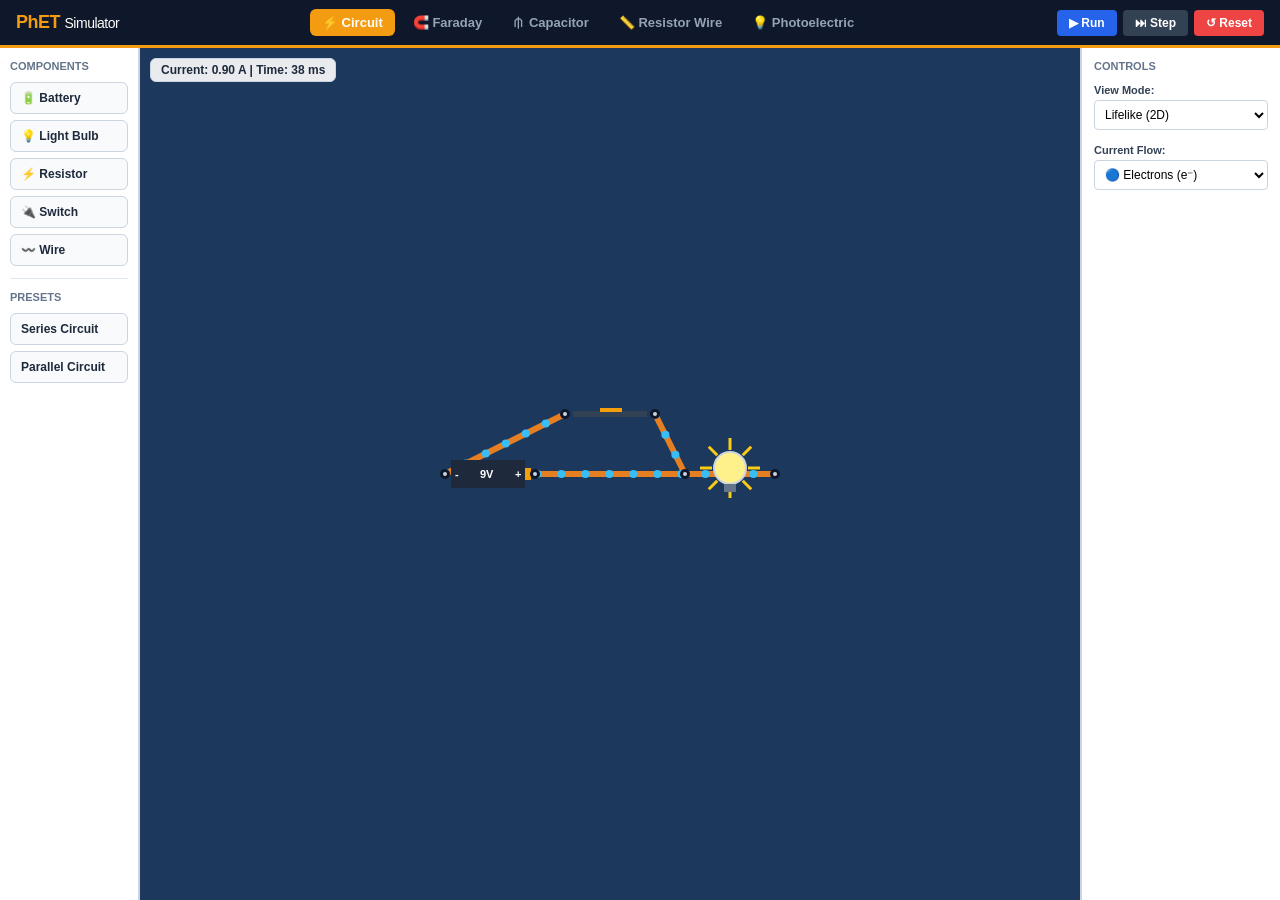
==== commit 6a5aef59: "refactor: streamline UI into minimal, compact codebase with essential 2D PhET physics functions" ====
--- a/web/index.html
+++ b/web/index.html
@@ -3,410 +3,103 @@
 <head>
   <meta charset="UTF-8">
   <meta name="viewport" content="width=device-width, initial-scale=1.0">
-  <title>PhET Hardware Simulator — 2D Interactive Physics Laboratories & INStep Engine</title>
-  <meta name="description" content="Clean PhET-style 2D interactive physics simulator: Circuit Construction Kit, Faraday's Electromagnetics, Capacitor Lab, Wire Resistance, Photoelectric Effect, Semiconductor Diodes, and Radio Waves.">
-
-  <!-- Friendly Modern Typography -->
-  <link rel="preconnect" href="https://fonts.googleapis.com">
-  <link rel="preconnect" href="https://fonts.gstatic.com" crossorigin>
-  <link href="https://fonts.googleapis.com/css2?family=Fredoka:wght@400;500;600;700&family=JetBrains+Mono:wght@500;700&family=Nunito:wght@400;600;700;800&display=swap" rel="stylesheet">
-
+  <title>PhET Hardware Simulator</title>
   <link rel="stylesheet" href="style.css">
 </head>
-<body class="phet-app">
+<body>
 
-  <!-- Top PhET Navigation Bar -->
-  <header class="phet-navbar">
-    <div class="nav-brand">
-      <div class="phet-logo">PhET</div>
-      <div class="app-title">Hardware <span class="title-sub">Simulator</span></div>
-    </div>
-
-    <!-- PhET Laboratory Tabs -->
-    <nav class="nav-tabs" aria-label="PhET Simulation Labs">
-      <button class="nav-tab active" data-lab="circuit" id="tab-circuit">
-        <span class="tab-icon">⚡</span> Circuit Lab
-      </button>
-      <button class="nav-tab" data-lab="faraday" id="tab-faraday">
-        <span class="tab-icon">🧲</span> Faraday's Lab
-      </button>
-      <button class="nav-tab" data-lab="capacitor" id="tab-capacitor">
-        <span class="tab-icon">⫛</span> Capacitor Lab
-      </button>
-      <button class="nav-tab" data-lab="resistivity" id="tab-resistivity">
-        <span class="tab-icon">📏</span> Wire Resistance
-      </button>
-      <button class="nav-tab" data-lab="photoelectric" id="tab-photoelectric">
-        <span class="tab-icon">💡</span> Photoelectric
-      </button>
-      <button class="nav-tab" data-lab="semiconductor" id="tab-semiconductor">
-        <span class="tab-icon">🔬</span> Semiconductors
-      </button>
-      <button class="nav-tab" data-lab="radiowaves" id="tab-radiowaves">
-        <span class="tab-icon">📡</span> Radio Waves
-      </button>
+  <!-- Minimal Header -->
+  <header class="navbar">
+    <div class="logo">PhET <span class="logo-sub">Simulator</span></div>
+    
+    <!-- Lab Tabs -->
+    <nav class="tabs">
+      <button class="tab-btn active" data-lab="circuit">⚡ Circuit</button>
+      <button class="tab-btn" data-lab="faraday">🧲 Faraday</button>
+      <button class="tab-btn" data-lab="capacitor">⫛ Capacitor</button>
+      <button class="tab-btn" data-lab="resistivity">📏 Resistor Wire</button>
+      <button class="tab-btn" data-lab="photoelectric">💡 Photoelectric</button>
     </nav>
 
-    <div class="nav-actions">
-      <button class="btn-phet-reset" id="btn-reset-all" title="Reset Simulation">↺ Reset All</button>
+    <!-- INStep & Reset -->
+    <div class="nav-controls">
+      <button id="btn-run" class="btn active">▶ Run</button>
+      <button id="btn-step" class="btn">⏭ Step</button>
+      <button id="btn-reset" class="btn btn-red">↺ Reset</button>
     </div>
   </header>
 
-  <!-- Main Laboratory Workspace -->
-  <div class="phet-workspace">
+  <!-- Main View -->
+  <div class="main-layout">
     
-    <!-- Left Toolbox Drawer -->
-    <aside class="phet-toolbox" id="phet-toolbox">
-      <div class="toolbox-header">TOOLBOX</div>
-      
-      <!-- Circuit Components Palette (Shown for Circuit Lab) -->
-      <div class="toolbox-section" id="toolbox-circuit-items">
-        <div class="tools-grid">
-          <button class="tool-card" data-comp="battery" title="Click or drag to place Battery">
-            <div class="tool-preview preview-battery">🔋</div>
-            <span>Battery</span>
-          </button>
-          <button class="tool-card" data-comp="bulb" title="Click or drag to place Light Bulb">
-            <div class="tool-preview preview-bulb">💡</div>
-            <span>Light Bulb</span>
-          </button>
-          <button class="tool-card" data-comp="resistor" title="Click or drag to place Resistor">
-            <div class="tool-preview preview-resistor">⚡</div>
-            <span>Resistor</span>
-          </button>
-          <button class="tool-card" data-comp="switch" title="Click or drag to place Switch">
-            <div class="tool-preview preview-switch">🔌</div>
-            <span>Switch</span>
-          </button>
-          <button class="tool-card" data-comp="capacitor" title="Click or drag to place Capacitor">
-            <div class="tool-preview preview-cap">⫛</div>
-            <span>Capacitor</span>
-          </button>
-          <button class="tool-card" data-comp="wire" title="Click or drag to place Wire">
-            <div class="tool-preview preview-wire">〰️</div>
-            <span>Wire</span>
-          </button>
-        </div>
+    <!-- Left Toolbar (For Circuit) -->
+    <aside class="sidebar-left" id="sidebar-left">
+      <div class="side-title">COMPONENTS</div>
+      <button class="tool-btn" data-type="battery">🔋 Battery</button>
+      <button class="tool-btn" data-type="bulb">💡 Light Bulb</button>
+      <button class="tool-btn" data-type="resistor">⚡ Resistor</button>
+      <button class="tool-btn" data-type="switch">🔌 Switch</button>
+      <button class="tool-btn" data-type="wire">〰️ Wire</button>
+      <hr>
+      <div class="side-title">PRESETS</div>
+      <button class="preset-btn" data-preset="series">Series Circuit</button>
+      <button class="preset-btn" data-preset="parallel">Parallel Circuit</button>
+    </aside>
 
-        <div class="toolbox-divider"></div>
-        <div class="toolbox-header">METERS</div>
-        <div class="tools-grid">
-          <button class="tool-card" id="btn-toggle-voltmeter" title="Toggle Voltmeter">
-            <div class="tool-preview preview-voltmeter">📟</div>
-            <span>Voltmeter</span>
-          </button>
-          <button class="tool-card" id="btn-toggle-ammeter" title="Toggle Ammeter">
-            <div class="tool-preview preview-ammeter">🎯</div>
-            <span>Ammeter</span>
-          </button>
-        </div>
+    <!-- Center Canvas Stage -->
+    <main class="canvas-wrap" id="canvas-wrap">
+      <canvas id="sim-canvas"></canvas>
+      <div class="hud" id="hud">Current: 0.00 A | Time: 0.0 ms</div>
+    </main>
+
+    <!-- Right Controls Panel -->
+    <aside class="sidebar-right" id="sidebar-right">
+      <div class="side-title" id="ctrl-title">CONTROLS</div>
+
+      <!-- Circuit Controls -->
+      <div class="ctrl-group" id="group-circuit">
+        <label>View Mode:</label>
+        <select id="sel-view" class="input-select">
+          <option value="real">Lifelike (2D)</option>
+          <option value="schematic">Schematic</option>
+        </select>
+        <label style="margin-top: 10px;">Current Flow:</label>
+        <select id="sel-flow" class="input-select">
+          <option value="electrons">🔵 Electrons (e⁻)</option>
+          <option value="conventional">🟠 Conventional (I)</option>
+        </select>
       </div>
 
-      <!-- Lab Presets Section -->
-      <div class="toolbox-divider"></div>
-      <div class="toolbox-header">PRESETS</div>
-      <div class="presets-list">
-        <button class="preset-btn" data-preset="simple_series">Series Circuit</button>
-        <button class="preset-btn" data-preset="parallel_branches">Parallel Circuit</button>
-        <button class="preset-btn" data-preset="rc_transient">RC Transient</button>
-        <button class="preset-btn" data-preset="short_circuit">Short Circuit</button>
-      </div>
-    </aside>
-
-    <!-- Center Interactive Canvas Stage -->
-    <main class="phet-stage-container" id="phet-stage-container">
-      <canvas id="sim-canvas"></canvas>
-
-      <!-- PhET Tactile Digital Voltmeter -->
-      <div class="phet-meter phet-voltmeter" id="voltmeter-unit" style="display: none;">
-        <div class="phet-meter-header">
-          <span>VOLTMETER</span>
-          <button class="meter-close-btn" id="voltmeter-close">×</button>
-        </div>
-        <div class="phet-meter-screen">
-          <span class="meter-value" id="voltmeter-readout">0.00</span>
-          <span class="meter-unit">V</span>
-        </div>
-        <div class="phet-meter-ports">
-          <span class="port-com">COM (-)</span>
-          <span class="port-v">V (+)</span>
-        </div>
+      <!-- Faraday Controls -->
+      <div class="ctrl-group" id="group-faraday" style="display: none;">
+        <label>Coil Loops (N): <span id="val-loops">3</span></label>
+        <input type="range" id="rng-loops" min="1" max="4" value="3">
+        <p class="hint">Drag the red/blue magnet through the copper coil!</p>
       </div>
 
-      <!-- Voltmeter Probes -->
-      <div class="phet-probe probe-black" id="probe-black" style="display: none;" title="Black Probe (-)">
-        <div class="probe-wire-pin"></div>
-        <div class="probe-handle">-</div>
-      </div>
-      <div class="phet-probe probe-red" id="probe-red" style="display: none;" title="Red Probe (+)">
-        <div class="probe-wire-pin"></div>
-        <div class="probe-handle">+</div>
+      <!-- Capacitor Controls -->
+      <div class="ctrl-group" id="group-capacitor" style="display: none;">
+        <label>Plate Distance: <span id="val-cap-d">5 mm</span></label>
+        <input type="range" id="rng-cap-d" min="2" max="10" value="5">
+        <label style="margin-top: 10px;">Voltage: <span id="val-cap-v">1.5 V</span></label>
+        <input type="range" id="rng-cap-v" min="0" max="3" step="0.5" value="1.5">
       </div>
 
-      <!-- PhET Tactile Sensor Ammeter -->
-      <div class="phet-meter phet-ammeter" id="ammeter-unit" style="display: none;">
-        <div class="phet-meter-header">
-          <span>AMMETER</span>
-          <button class="meter-close-btn" id="ammeter-close">×</button>
-        </div>
-        <div class="phet-meter-screen">
-          <span class="meter-value" id="ammeter-readout">0.000</span>
-          <span class="meter-unit">A</span>
-        </div>
-        <div class="ammeter-target-ring" id="ammeter-target-ring" title="Drag over any wire or component">
-          <div class="cross-h"></div>
-          <div class="cross-v"></div>
-        </div>
+      <!-- Resistivity Controls -->
+      <div class="ctrl-group" id="group-resistivity" style="display: none;">
+        <label>Wire Length: <span id="val-res-l">10 cm</span></label>
+        <input type="range" id="rng-res-l" min="2" max="20" value="10">
+        <label style="margin-top: 10px;">Thickness Area: <span id="val-res-a">5 mm²</span></label>
+        <input type="range" id="rng-res-a" min="1" max="10" value="5">
       </div>
 
-      <!-- Inline Property Tuner Box -->
-      <div class="phet-tuner-card" id="property-popup" style="display: none;">
-        <div class="tuner-header">
-          <span id="popup-comp-title">Resistor</span>
-          <button class="tuner-close" id="popup-close">×</button>
-        </div>
-        <div class="tuner-body">
-          <div class="tuner-slider-wrap">
-            <label id="popup-slider-label">Resistance:</label>
-            <input type="range" id="popup-slider" min="1" max="100" step="1" value="10">
-            <span class="tuner-val" id="popup-slider-val">10.0 Ω</span>
-          </div>
-          <div class="tuner-stats">
-            <div>Current: <strong id="popup-stat-i">0.00 A</strong></div>
-            <div>Power: <strong id="popup-stat-p">0.00 W</strong></div>
-          </div>
-          <button class="tuner-btn-delete" id="popup-delete">🗑️ Remove</button>
-        </div>
+      <!-- Photoelectric Controls -->
+      <div class="ctrl-group" id="group-photoelectric" style="display: none;">
+        <label>Wavelength: <span id="val-pe-wave">400 nm</span></label>
+        <input type="range" id="rng-pe-wave" min="200" max="800" value="400">
+        <label style="margin-top: 10px;">Light Intensity: <span id="val-pe-int">60%</span></label>
+        <input type="range" id="rng-pe-int" min="0" max="100" value="60">
       </div>
-
-      <!-- Live Physics Badge HUD -->
-      <div class="phet-canvas-hud" id="phet-canvas-hud">
-        <span class="hud-stat" id="hud-stat-1">Status: Ready</span>
-        <span class="hud-stat" id="hud-stat-2">Time: 0.0 ms</span>
-      </div>
-    </main>
-
-    <!-- Right PhET Control Panel -->
-    <aside class="phet-control-panel" id="phet-control-panel">
-      
-      <!-- PhET Visual Style Options Box -->
-      <div class="control-box">
-        <div class="box-title">Display Options</div>
-        
-        <div class="option-row">
-          <label>View Mode:</label>
-          <div class="radio-pill-group">
-            <button class="pill-btn active" data-view="real" id="view-real">Lifelike</button>
-            <button class="pill-btn" data-view="xray" id="view-xray">See Inside</button>
-            <button class="pill-btn" data-view="schematic" id="view-schematic">Schematic</button>
-          </div>
-        </div>
-
-        <div class="option-row" style="margin-top: 8px;">
-          <label>Current Flow:</label>
-          <div class="radio-pill-group">
-            <button class="pill-btn active" data-flow="electrons" id="flow-electrons">🔵 Electrons</button>
-            <button class="pill-btn" data-flow="conventional" id="flow-conventional">🟠 Conventional</button>
-          </div>
-        </div>
-      </div>
-
-      <!-- Lab Contextual Controls Card -->
-      <div class="control-box" id="box-lab-controls">
-        <div class="box-title" id="lab-controls-title">Circuit Controls</div>
-        
-        <!-- Circuit controls help -->
-        <div class="lab-ctrl-content" id="ctrl-circuit">
-          <p class="help-text">Click or drag items from the left toolbox onto the blue board. Click terminals to wire connections!</p>
-        </div>
-
-        <!-- Faraday Controls -->
-        <div class="lab-ctrl-content" id="ctrl-faraday" style="display: none;">
-          <div class="param-item">
-            <label>Apparatus:</label>
-            <select id="faraday-sub-select" class="phet-dropdown">
-              <option value="pickup" selected>Bar Magnet & Pickup Coil</option>
-              <option value="electromagnet">Electromagnet (AC/DC)</option>
-              <option value="transformer">Transformer Induction</option>
-              <option value="generator">Water Turbine Generator</option>
-            </select>
-          </div>
-          <div class="param-item">
-            <label>Coil Turns (N):</label>
-            <div class="pill-btn-group">
-              <button class="pill-btn" data-turns="1">1</button>
-              <button class="pill-btn" data-turns="2">2</button>
-              <button class="pill-btn active" data-turns="3">3</button>
-              <button class="pill-btn" data-turns="4">4</button>
-            </div>
-          </div>
-          <div class="param-item">
-            <label>Coil Size: <span class="val-badge" id="faraday-coil-area-val">55 mm</span></label>
-            <input type="range" id="faraday-coil-area" min="30" max="80" value="55" class="phet-slider">
-          </div>
-          <div class="check-item">
-            <input type="checkbox" id="faraday-show-compass" checked>
-            <label for="faraday-show-compass">Show Compass Field</label>
-          </div>
-        </div>
-
-        <!-- Capacitor Controls -->
-        <div class="lab-ctrl-content" id="ctrl-capacitor" style="display: none;">
-          <div class="param-item">
-            <label>Plate Separation: <span class="val-badge" id="cap-plate-dist-val">5.0 mm</span></label>
-            <input type="range" id="cap-plate-dist" min="2.0" max="10.0" step="0.5" value="5.0" class="phet-slider">
-          </div>
-          <div class="param-item">
-            <label>Plate Area: <span class="val-badge" id="cap-plate-area-val">200 mm²</span></label>
-            <input type="range" id="cap-plate-area" min="100" max="400" step="10" value="200" class="phet-slider">
-          </div>
-          <div class="param-item">
-            <label>Dielectric (κ):</label>
-            <select id="cap-dielectric-select" class="phet-dropdown">
-              <option value="1.0" selected>Vacuum (κ = 1.0)</option>
-              <option value="2.1">Teflon (κ = 2.1)</option>
-              <option value="3.5">Paper (κ = 3.5)</option>
-              <option value="5.0">Glass (κ = 5.0)</option>
-              <option value="10.0">Ceramic (κ = 10.0)</option>
-            </select>
-          </div>
-          <div class="param-item">
-            <label>Connection:</label>
-            <div class="pill-btn-group">
-              <button class="pill-btn active" id="cap-conn-battery">Battery</button>
-              <button class="pill-btn" id="cap-conn-open">Open</button>
-              <button class="pill-btn" id="cap-conn-bulb">Bulb</button>
-            </div>
-          </div>
-          <div class="param-item">
-            <label>Battery Voltage: <span class="val-badge" id="cap-battery-v-val">+1.5 V</span></label>
-            <input type="range" id="cap-battery-v" min="-1.5" max="1.5" step="0.1" value="1.5" class="phet-slider">
-          </div>
-        </div>
-
-        <!-- Resistivity Controls -->
-        <div class="lab-ctrl-content" id="ctrl-resistivity" style="display: none;">
-          <div class="param-item">
-            <label>Resistivity (ρ): <span class="val-badge" id="res-rho-val">1.00 Ω·cm</span></label>
-            <input type="range" id="res-rho" min="0.10" max="10.00" step="0.1" value="1.00" class="phet-slider">
-          </div>
-          <div class="param-item">
-            <label>Length (L): <span class="val-badge" id="res-length-val">10.0 cm</span></label>
-            <input type="range" id="res-length" min="1.0" max="20.0" step="0.5" value="10.0" class="phet-slider">
-          </div>
-          <div class="param-item">
-            <label>Area (A): <span class="val-badge" id="res-area-val">5.0 mm²</span></label>
-            <input type="range" id="res-area" min="1.0" max="15.0" step="0.5" value="5.0" class="phet-slider">
-          </div>
-          <div class="param-item">
-            <label>Supply (V): <span class="val-badge" id="res-voltage-val">4.5 V</span></label>
-            <input type="range" id="res-voltage" min="0.1" max="9.0" step="0.1" value="4.5" class="phet-slider">
-          </div>
-        </div>
-
-        <!-- Photoelectric Controls -->
-        <div class="lab-ctrl-content" id="ctrl-photoelectric" style="display: none;">
-          <div class="param-item">
-            <label>Target Cathode Metal:</label>
-            <select id="pe-target-metal" class="phet-dropdown">
-              <option value="sodium" data-wf="2.28" selected>Sodium (Φ = 2.28 eV)</option>
-              <option value="calcium" data-wf="2.87">Calcium (Φ = 2.87 eV)</option>
-              <option value="zinc" data-wf="4.31">Zinc (Φ = 4.31 eV)</option>
-              <option value="copper" data-wf="4.70">Copper (Φ = 4.70 eV)</option>
-              <option value="platinum" data-wf="6.35">Platinum (Φ = 6.35 eV)</option>
-            </select>
-          </div>
-          <div class="param-item">
-            <label>Wavelength: <span class="val-badge" id="pe-wavelength-val">400 nm</span></label>
-            <input type="range" id="pe-wavelength" min="200" max="800" step="5" value="400" class="phet-slider">
-            <div class="spectrum-bar"><div class="spectrum-marker" id="pe-spectrum-cursor"></div></div>
-          </div>
-          <div class="param-item">
-            <label>Light Intensity: <span class="val-badge" id="pe-intensity-val">60 %</span></label>
-            <input type="range" id="pe-intensity" min="0" max="100" step="5" value="60" class="phet-slider">
-          </div>
-          <div class="param-item">
-            <label>Bias Voltage: <span class="val-badge" id="pe-voltage-val">0.00 V</span></label>
-            <input type="range" id="pe-voltage" min="-8.0" max="8.0" step="0.2" value="0.0" class="phet-slider">
-          </div>
-        </div>
-
-        <!-- Semiconductor Controls -->
-        <div class="lab-ctrl-content" id="ctrl-semiconductor" style="display: none;">
-          <div class="param-item">
-            <label>Crystal Material:</label>
-            <select id="semi-material-select" class="phet-dropdown">
-              <option value="si" selected>Silicon (Si, 1.12 eV, 0.7V)</option>
-              <option value="ge">Germanium (Ge, 0.67 eV, 0.3V)</option>
-              <option value="gaas">Gallium Arsenide (GaAs LED, 1.42 eV)</option>
-            </select>
-          </div>
-          <div class="param-item">
-            <label>Junction Bias: <span class="val-badge" id="semi-bias-val">0.00 V</span></label>
-            <input type="range" id="semi-bias" min="-3.0" max="1.5" step="0.05" value="0.0" class="phet-slider">
-          </div>
-          <div class="param-item">
-            <label>Temperature: <span class="val-badge" id="semi-temp-val">300 K</span></label>
-            <input type="range" id="semi-temp" min="200" max="400" step="5" value="300" class="phet-slider">
-          </div>
-        </div>
-
-        <!-- Radio Waves Controls -->
-        <div class="lab-ctrl-content" id="ctrl-radiowaves" style="display: none;">
-          <div class="param-item">
-            <label>Frequency (f): <span class="val-badge" id="radio-freq-val">2.5 MHz</span></label>
-            <input type="range" id="radio-freq" min="1.0" max="5.0" step="0.2" value="2.5" class="phet-slider">
-          </div>
-          <div class="param-item">
-            <label>Transmitter Power: <span class="val-badge" id="radio-amplitude-val">70 %</span></label>
-            <input type="range" id="radio-amplitude" min="10" max="100" step="5" value="70" class="phet-slider">
-          </div>
-          <div class="param-item">
-            <label>Distance (r): <span class="val-badge" id="radio-distance-val">150 m</span></label>
-            <input type="range" id="radio-distance" min="50" max="250" step="10" value="150" class="phet-slider">
-          </div>
-        </div>
-      </div>
-
-      <!-- INStep Transient Micro-Stepping Card -->
-      <div class="control-box">
-        <div class="box-title">⭐ INStep Engine</div>
-        
-        <div class="instep-btn-bar">
-          <button class="instep-btn active" id="btn-mode-run">▶ Run</button>
-          <button class="instep-btn" id="btn-mode-instep">🔬 Micro-Step</button>
-          <button class="instep-btn btn-step" id="btn-instep-step" disabled>⏭ Step</button>
-        </div>
-
-        <div class="telemetry-grid">
-          <div class="telemetry-cell">
-            <span class="t-label">Step Count:</span>
-            <strong class="t-val" id="instep-step-count">#0</strong>
-          </div>
-          <div class="telemetry-cell">
-            <span class="t-label">Time (t):</span>
-            <strong class="t-val" id="instep-time-val">0.0 ms</strong>
-          </div>
-          <div class="telemetry-cell">
-            <span class="t-label" id="instep-metric-1-lbl">Drift Velocity:</span>
-            <strong class="t-val text-blue" id="instep-metric-1-val">0.0 µm/s</strong>
-          </div>
-          <div class="telemetry-cell">
-            <span class="t-label" id="instep-metric-2-lbl">Current / Power:</span>
-            <strong class="t-val text-orange" id="instep-metric-2-val">0.0 W</strong>
-          </div>
-        </div>
-
-        <!-- Live Waveform Monitor -->
-        <div class="waveform-container">
-          <canvas id="waveform-canvas" width="220" height="70"></canvas>
-          <div class="waveform-legend">
-            <span><span class="dot-blue"></span> Signal 1</span>
-            <span><span class="dot-orange"></span> Signal 2</span>
-          </div>
-        </div>
-      </div>
-
     </aside>
 
   </div>
--- a/web/style.css
+++ b/web/style.css
@@ -1,260 +1,166 @@
 /* ==========================================================================
-   PhET Hardware Simulator — Clean 2D Educational Physics Laboratory Stylesheet
-   Modeled after authentic PhET Interactive Simulations (University of Colorado)
+   PhET Hardware Simulator — Clean, Minimal 2D Stylesheet
    ========================================================================== */
 
-:root {
-  --phet-blue: #1c385c;        /* Classic PhET Blue Circuit Board */
-  --phet-blue-grid: #2a4b75;
-  --phet-orange: #f39c12;      /* Iconic PhET Orange Brand Accent */
-  --phet-orange-hover: #e67e22;
-  --phet-yellow: #f1c40f;
-  --phet-dark-nav: #1e293b;
-
-  --panel-bg: #ffffff;
-  --panel-border: #cbd5e1;
-  --panel-text: #1e293b;
-  --panel-muted: #64748b;
-  --panel-header-bg: #f8fafc;
-
-  --accent-blue: #2563eb;
-  --accent-orange: #d97706;
-  --accent-green: #16a34a;
-  --accent-red: #dc2626;
-
-  --font-phet: 'Fredoka', 'Nunito', system-ui, sans-serif;
-  --font-body: 'Nunito', system-ui, sans-serif;
-  --font-mono: 'JetBrains Mono', monospace;
-}
-
-*, *::before, *::after {
+* {
   box-sizing: border-box;
   margin: 0;
   padding: 0;
-}
-
-body.phet-app {
-  background-color: #0f172a;
-  color: var(--panel-text);
-  font-family: var(--font-body);
+  font-family: -apple-system, BlinkMacSystemFont, "Segoe UI", Roboto, Helvetica, Arial, sans-serif;
+  user-select: none;
+}
+
+body {
   height: 100vh;
-  width: 100vw;
+  display: flex;
+  flex-direction: column;
   overflow: hidden;
-  user-select: none;
-  display: flex;
-  flex-direction: column;
-}
-
-/* ================= Top PhET Navigation Bar ================= */
-.phet-navbar {
+  background-color: #1e293b;
+}
+
+/* Header */
+.navbar {
   height: 48px;
-  background-color: var(--phet-dark-nav);
-  border-bottom: 3px solid var(--phet-orange);
+  background: #0f172a;
+  border-bottom: 3px solid #f39c12;
   display: flex;
   align-items: center;
   justify-content: space-between;
   padding: 0 16px;
-  flex-shrink: 0;
-  z-index: 100;
-  box-shadow: 0 2px 8px rgba(0,0,0,0.25);
-}
-
-.nav-brand {
-  display: flex;
-  align-items: center;
-  gap: 10px;
-}
-
-.phet-logo {
-  background-color: var(--phet-orange);
-  color: #fff;
-  font-family: var(--font-phet);
-  font-weight: 700;
+  color: #fff;
+}
+
+.logo {
+  font-weight: 800;
   font-size: 18px;
-  padding: 2px 10px;
-  border-radius: 6px;
+  color: #f39c12;
   letter-spacing: -0.5px;
-  box-shadow: 0 2px 4px rgba(0,0,0,0.2);
-}
-
-.app-title {
-  color: #fff;
-  font-family: var(--font-phet);
-  font-size: 15px;
-  font-weight: 600;
-}
-
-.title-sub {
-  color: var(--phet-orange);
-}
-
-/* Navigation Tabs */
-.nav-tabs {
-  display: flex;
-  align-items: center;
-  gap: 4px;
-  overflow-x: auto;
-}
-
-.nav-tab {
+}
+
+.logo-sub {
+  color: #fff;
+  font-weight: 500;
+  font-size: 14px;
+}
+
+.tabs {
+  display: flex;
+  gap: 6px;
+}
+
+.tab-btn {
   background: transparent;
   border: none;
   color: #94a3b8;
-  font-family: var(--font-body);
-  font-size: 12px;
-  font-weight: 700;
+  font-size: 13px;
+  font-weight: 600;
   padding: 6px 12px;
   border-radius: 6px;
   cursor: pointer;
-  display: flex;
-  align-items: center;
+  transition: 0.15s;
+}
+
+.tab-btn:hover {
+  color: #fff;
+  background: rgba(255, 255, 255, 0.1);
+}
+
+.tab-btn.active {
+  background: #f39c12;
+  color: #fff;
+}
+
+.nav-controls {
+  display: flex;
   gap: 6px;
-  transition: all 0.15s ease;
-  white-space: nowrap;
-}
-
-.nav-tab:hover {
-  color: #fff;
-  background-color: rgba(255,255,255,0.08);
-}
-
-.nav-tab.active {
-  background-color: var(--phet-orange);
-  color: #fff;
-  box-shadow: 0 2px 6px rgba(243, 156, 18, 0.4);
-}
-
-.btn-phet-reset {
-  background-color: #ef4444;
+}
+
+.btn {
+  background: #334155;
   color: #fff;
   border: none;
-  font-family: var(--font-phet);
+  padding: 6px 12px;
   font-size: 12px;
   font-weight: 600;
-  padding: 5px 12px;
-  border-radius: 6px;
-  cursor: pointer;
-  transition: all 0.15s;
-}
-
-.btn-phet-reset:hover {
-  background-color: #dc2626;
-  transform: translateY(-1px);
-}
-
-/* ================= Workspace Layout ================= */
-.phet-workspace {
+  border-radius: 4px;
+  cursor: pointer;
+  transition: 0.15s;
+}
+
+.btn:hover { background: #475569; }
+.btn.active { background: #2563eb; }
+.btn-red { background: #ef4444; }
+.btn-red:hover { background: #dc2626; }
+
+/* Main Layout */
+.main-layout {
   display: flex;
   flex: 1;
-  overflow: hidden;
   position: relative;
-  background-color: var(--phet-blue);
-}
-
-/* Left PhET Toolbox */
-.phet-toolbox {
+  background: #1c385c; /* PhET Slate Blue Canvas */
+}
+
+/* Sidebars */
+.sidebar-left {
   width: 140px;
-  background-color: #ffffff;
+  background: #ffffff;
   border-right: 2px solid #cbd5e1;
-  display: flex;
-  flex-direction: column;
   padding: 12px 10px;
+  display: flex;
+  flex-direction: column;
+  gap: 6px;
+  overflow-y: auto;
+}
+
+.sidebar-right {
+  width: 200px;
+  background: #ffffff;
+  border-left: 2px solid #cbd5e1;
+  padding: 12px;
+  display: flex;
+  flex-direction: column;
   gap: 8px;
   overflow-y: auto;
-  z-index: 50;
-  flex-shrink: 0;
-  box-shadow: 2px 0 10px rgba(0,0,0,0.06);
-}
-
-.toolbox-header {
-  font-family: var(--font-phet);
+}
+
+.side-title {
   font-size: 11px;
-  font-weight: 700;
-  color: var(--panel-muted);
-  letter-spacing: 0.5px;
-  text-align: center;
-}
-
-.tools-grid {
-  display: grid;
-  grid-template-columns: 1fr;
-  gap: 8px;
-}
-
-.tool-card {
-  background-color: #f8fafc;
-  border: 1.5px solid #cbd5e1;
-  border-radius: 8px;
-  padding: 8px 4px;
-  display: flex;
-  flex-direction: column;
-  align-items: center;
-  gap: 4px;
-  cursor: pointer;
-  transition: all 0.15s ease;
-}
-
-.tool-card:hover {
-  background-color: #eff6ff;
-  border-color: var(--phet-orange);
-  transform: translateY(-2px);
-  box-shadow: 0 4px 8px rgba(0,0,0,0.08);
-}
-
-.tool-card:active {
-  transform: translateY(0);
-}
-
-.tool-preview {
-  font-size: 24px;
-}
-
-.tool-card span {
-  font-family: var(--font-phet);
-  font-size: 11px;
+  font-weight: 800;
+  color: #64748b;
+  margin-bottom: 4px;
+}
+
+hr {
+  border: none;
+  height: 1px;
+  background: #e2e8f0;
+  margin: 6px 0;
+}
+
+.tool-btn, .preset-btn {
+  background: #f8fafc;
+  border: 1px solid #cbd5e1;
+  padding: 8px 10px;
+  font-size: 12px;
   font-weight: 600;
-  color: var(--panel-text);
-}
-
-.toolbox-divider {
-  height: 1px;
-  background-color: #e2e8f0;
-  margin: 6px 0;
-}
-
-.presets-list {
-  display: flex;
-  flex-direction: column;
-  gap: 6px;
-}
-
-.preset-btn {
-  background: #f1f5f9;
-  border: 1px solid #cbd5e1;
+  color: #1e293b;
   border-radius: 6px;
-  font-family: var(--font-body);
-  font-size: 11px;
-  font-weight: 700;
-  color: var(--panel-text);
-  padding: 6px 8px;
   cursor: pointer;
   text-align: left;
-  transition: all 0.15s;
-}
-
-.preset-btn:hover {
-  background: var(--phet-orange);
-  color: #fff;
-  border-color: var(--phet-orange);
-}
-
-/* ================= Center Canvas Stage ================= */
-.phet-stage-container {
+  transition: 0.15s;
+}
+
+.tool-btn:hover, .preset-btn:hover {
+  background: #fef3c7;
+  border-color: #f59e0b;
+  transform: translateY(-1px);
+}
+
+/* Canvas Area */
+.canvas-wrap {
   flex: 1;
   position: relative;
-  background-color: var(--phet-blue);
   overflow: hidden;
-  cursor: default;
 }
 
 #sim-canvas {
@@ -265,515 +171,55 @@
   display: block;
 }
 
-.phet-canvas-hud {
+.hud {
   position: absolute;
   top: 10px;
   left: 10px;
   background: rgba(255, 255, 255, 0.9);
-  border: 1.5px solid #cbd5e1;
-  border-radius: 8px;
-  padding: 6px 12px;
-  display: flex;
-  gap: 16px;
-  font-family: var(--font-phet);
-  font-size: 12px;
-  font-weight: 600;
-  color: var(--panel-text);
-  box-shadow: 0 2px 8px rgba(0,0,0,0.15);
-  pointer-events: none;
-  z-index: 20;
-}
-
-/* ================= PhET Authentic Tactile Meters ================= */
-.phet-meter {
-  position: absolute;
-  background: #fef08a; /* PhET Yellow Multimeter Body */
-  border: 2px solid #ca8a04;
-  border-radius: 10px;
-  box-shadow: 0 6px 18px rgba(0,0,0,0.3);
-  padding: 8px 10px;
-  z-index: 40;
-  cursor: move;
-  width: 130px;
-}
-
-.phet-voltmeter {
-  left: 360px;
-  top: 30px;
-}
-
-.phet-ammeter {
-  left: 520px;
-  top: 30px;
-  background: #bae6fd;
-  border-color: #0284c7;
-}
-
-.phet-meter-header {
-  display: flex;
-  justify-content: space-between;
-  align-items: center;
-  font-family: var(--font-phet);
-  font-size: 10px;
-  font-weight: 700;
-  color: #854d0e;
-}
-
-.phet-ammeter .phet-meter-header {
-  color: #0369a1;
-}
-
-.meter-close-btn {
-  background: transparent;
-  border: none;
-  font-size: 16px;
-  font-weight: bold;
-  color: #64748b;
-  cursor: pointer;
-  line-height: 1;
-}
-
-.phet-meter-screen {
-  background-color: #0f172a;
-  border: 1.5px solid #334155;
-  border-radius: 4px;
-  padding: 4px 6px;
-  display: flex;
-  justify-content: space-between;
-  align-items: baseline;
-  margin-top: 4px;
-  font-family: var(--font-mono);
-}
-
-.phet-meter-screen .meter-value {
-  color: #38bdf8;
-  font-size: 18px;
-  font-weight: 700;
-}
-
-.phet-ammeter .meter-value {
-  color: #4ade80;
-}
-
-.phet-meter-screen .meter-unit {
-  color: #94a3b8;
-  font-size: 11px;
-}
-
-.phet-meter-ports {
-  display: flex;
-  justify-content: space-between;
-  font-family: var(--font-mono);
-  font-size: 8px;
-  font-weight: 700;
-  margin-top: 4px;
-}
-
-.port-com { color: #1e293b; }
-.port-v { color: #dc2626; }
-
-/* Probes */
-.phet-probe {
-  position: absolute;
-  width: 18px;
-  height: 32px;
-  z-index: 45;
-  cursor: grab;
-  display: flex;
-  flex-direction: column;
-  align-items: center;
-  filter: drop-shadow(0 2px 4px rgba(0,0,0,0.3));
-}
-
-.phet-probe:active { cursor: grabbing; }
-
-.probe-wire-pin {
-  width: 2px;
-  height: 10px;
-  background-color: #e2e8f0;
-  border-radius: 1px;
-}
-
-.probe-handle {
-  width: 16px;
-  height: 22px;
-  border-radius: 4px;
-  font-family: var(--font-phet);
-  font-size: 12px;
-  font-weight: bold;
-  color: #fff;
-  display: flex;
-  align-items: center;
-  justify-content: center;
-}
-
-.probe-black .probe-handle { background-color: #1e293b; border: 1.5px solid #475569; }
-.probe-red .probe-handle { background-color: #dc2626; border: 1.5px solid #ef4444; }
-
-/* Ammeter Crosshair Sensor */
-.ammeter-target-ring {
-  width: 30px;
-  height: 30px;
-  border: 2px dashed #0284c7;
-  border-radius: 50%;
-  margin: 6px auto 0 auto;
-  position: relative;
-  cursor: crosshair;
-}
-
-.cross-h, .cross-v {
-  position: absolute;
-  background-color: rgba(2, 132, 199, 0.6);
-}
-
-.cross-h { top: 50%; left: 4px; right: 4px; height: 1px; }
-.cross-v { left: 50%; top: 4px; bottom: 4px; width: 1px; }
-
-/* Tuner Popup */
-.phet-tuner-card {
-  position: absolute;
-  background-color: #ffffff;
-  border: 2px solid #cbd5e1;
-  border-radius: 8px;
-  padding: 10px;
-  width: 180px;
-  z-index: 50;
-  box-shadow: 0 8px 24px rgba(0,0,0,0.2);
-}
-
-.tuner-header {
-  display: flex;
-  justify-content: space-between;
-  align-items: center;
-  font-family: var(--font-phet);
-  font-size: 12px;
-  font-weight: 700;
-  border-bottom: 1px solid #e2e8f0;
-  padding-bottom: 4px;
-}
-
-.tuner-close {
-  background: transparent;
-  border: none;
-  font-size: 16px;
-  cursor: pointer;
-  color: #64748b;
-}
-
-.tuner-slider-wrap {
-  display: flex;
-  flex-direction: column;
-  gap: 2px;
-  margin: 8px 0;
-}
-
-.tuner-slider-wrap label {
-  font-size: 11px;
-  font-weight: 600;
-  color: #475569;
-}
-
-.tuner-val {
-  font-family: var(--font-mono);
-  font-size: 12px;
-  font-weight: 700;
-  color: var(--accent-blue);
-  text-align: right;
-}
-
-.tuner-stats {
-  font-size: 10px;
-  color: #64748b;
-  margin-bottom: 8px;
-}
-
-.tuner-btn-delete {
-  background: #fee2e2;
-  border: 1px solid #fca5a5;
-  color: #dc2626;
-  font-family: var(--font-phet);
-  font-size: 11px;
-  font-weight: 600;
-  padding: 4px 8px;
-  border-radius: 4px;
-  cursor: pointer;
-  width: 100%;
-}
-
-.tuner-btn-delete:hover {
-  background: #fecaca;
-}
-
-/* ================= Right PhET Control Panel ================= */
-.phet-control-panel {
-  width: 250px;
-  background-color: #f8fafc;
-  border-left: 2px solid #cbd5e1;
-  display: flex;
-  flex-direction: column;
-  padding: 12px;
-  gap: 12px;
-  overflow-y: auto;
-  z-index: 50;
-  flex-shrink: 0;
-  box-shadow: -2px 0 10px rgba(0,0,0,0.06);
-}
-
-.control-box {
-  background-color: #ffffff;
-  border: 1.5px solid #cbd5e1;
-  border-radius: 10px;
-  padding: 10px;
-  display: flex;
-  flex-direction: column;
-  gap: 8px;
-  box-shadow: 0 2px 6px rgba(0,0,0,0.04);
-}
-
-.box-title {
-  font-family: var(--font-phet);
-  font-size: 13px;
+  border: 1px solid #cbd5e1;
+  border-radius: 6px;
+  padding: 4px 10px;
+  font-size: 12px;
   font-weight: 700;
   color: #1e293b;
-  border-bottom: 1.5px solid #e2e8f0;
-  padding-bottom: 4px;
-}
-
-.option-row {
+  pointer-events: none;
+}
+
+/* Control Inputs */
+.ctrl-group {
   display: flex;
   flex-direction: column;
   gap: 4px;
 }
 
-.option-row label {
+.ctrl-group label {
   font-size: 11px;
   font-weight: 700;
-  color: #475569;
-}
-
-.radio-pill-group, .pill-btn-group {
-  display: flex;
-  background-color: #f1f5f9;
+  color: #334155;
+  display: flex;
+  justify-content: space-between;
+}
+
+.input-select {
+  width: 100%;
+  padding: 6px;
+  font-size: 12px;
   border: 1px solid #cbd5e1;
-  border-radius: 6px;
-  padding: 2px;
-  gap: 2px;
-}
-
-.pill-btn {
-  flex: 1;
-  background: transparent;
-  border: none;
-  font-family: var(--font-phet);
-  font-size: 10px;
-  font-weight: 600;
-  color: #475569;
-  padding: 5px 4px;
   border-radius: 4px;
-  cursor: pointer;
-  text-align: center;
-  transition: all 0.15s;
-}
-
-.pill-btn:hover {
-  color: #0f172a;
-}
-
-.pill-btn.active {
-  background-color: var(--phet-orange);
-  color: #fff;
-  box-shadow: 0 1px 3px rgba(0,0,0,0.15);
-}
-
-.help-text {
+  outline: none;
+  background: #fff;
+}
+
+input[type="range"] {
+  width: 100%;
+  accent-color: #f39c12;
+  cursor: pointer;
+  margin-top: 2px;
+}
+
+.hint {
   font-size: 11px;
   color: #64748b;
   line-height: 1.4;
-}
-
-/* Parameter controls */
-.param-item {
-  display: flex;
-  flex-direction: column;
-  gap: 4px;
   margin-top: 6px;
 }
-
-.param-item label {
-  font-size: 11px;
-  font-weight: 700;
-  color: #334155;
-  display: flex;
-  justify-content: space-between;
-}
-
-.val-badge {
-  font-family: var(--font-mono);
-  color: var(--accent-blue);
-  font-weight: 700;
-}
-
-.phet-dropdown {
-  background-color: #ffffff;
-  border: 1.5px solid #cbd5e1;
-  border-radius: 6px;
-  font-family: var(--font-body);
-  font-size: 11px;
-  font-weight: 600;
-  color: #1e293b;
-  padding: 5px 8px;
-  outline: none;
-  cursor: pointer;
-}
-
-.phet-slider {
-  width: 100%;
-  accent-color: var(--phet-orange);
-  height: 6px;
-  border-radius: 3px;
-  outline: none;
-  cursor: pointer;
-}
-
-.check-item {
-  display: flex;
-  align-items: center;
-  gap: 6px;
-  font-size: 11px;
-  font-weight: 600;
-  color: #334155;
-  margin-top: 6px;
-}
-
-.check-item input[type="checkbox"] {
-  accent-color: var(--phet-orange);
-  width: 14px;
-  height: 14px;
-}
-
-.spectrum-bar {
-  height: 10px;
-  border-radius: 4px;
-  background: linear-gradient(to right, #4a00e0, #7b1fa2, #0091ea, #00c853, #ffd600, #ff3d00, #7f0000);
-  position: relative;
-  margin-top: 4px;
-  border: 1px solid #cbd5e1;
-}
-
-.spectrum-marker {
-  position: absolute;
-  top: -2px;
-  bottom: -2px;
-  width: 4px;
-  background: #ffffff;
-  border: 1px solid #000;
-  border-radius: 2px;
-  transform: translateX(-50%);
-  left: 33%;
-}
-
-/* ================= INStep Engine Card ================= */
-.instep-btn-bar {
-  display: flex;
-  gap: 4px;
-}
-
-.instep-btn {
-  flex: 1;
-  background-color: #f1f5f9;
-  border: 1.5px solid #cbd5e1;
-  border-radius: 6px;
-  font-family: var(--font-phet);
-  font-size: 11px;
-  font-weight: 700;
-  color: #334155;
-  padding: 6px 4px;
-  cursor: pointer;
-  transition: all 0.15s;
-}
-
-.instep-btn:hover {
-  background-color: #e2e8f0;
-}
-
-.instep-btn.active {
-  background-color: var(--accent-blue);
-  color: #fff;
-  border-color: var(--accent-blue);
-}
-
-.instep-btn.btn-step:disabled {
-  opacity: 0.4;
-  cursor: not-allowed;
-}
-
-.telemetry-grid {
-  display: grid;
-  grid-template-columns: 1fr 1fr;
-  gap: 6px;
-  background: #f8fafc;
-  border: 1px solid #e2e8f0;
-  border-radius: 6px;
-  padding: 8px;
-}
-
-.telemetry-cell {
-  display: flex;
-  flex-direction: column;
-}
-
-.t-label {
-  font-size: 9px;
-  color: #64748b;
-  font-weight: 600;
-}
-
-.t-val {
-  font-family: var(--font-mono);
-  font-size: 11px;
-  font-weight: 700;
-  color: #0f172a;
-}
-
-.text-blue { color: var(--accent-blue) !important; }
-.text-orange { color: var(--accent-orange) !important; }
-
-/* Waveform Box */
-.waveform-container {
-  background-color: #0f172a;
-  border-radius: 6px;
-  padding: 6px;
-  border: 1px solid #334155;
-}
-
-#waveform-canvas {
-  width: 100%;
-  height: 60px;
-  display: block;
-}
-
-.waveform-legend {
-  display: flex;
-  justify-content: flex-end;
-  gap: 10px;
-  font-family: var(--font-mono);
-  font-size: 9px;
-  color: #94a3b8;
-  margin-top: 4px;
-}
-
-.dot-blue {
-  display: inline-block;
-  width: 6px;
-  height: 6px;
-  border-radius: 50%;
-  background: #38bdf8;
-}
-
-.dot-orange {
-  display: inline-block;
-  width: 6px;
-  height: 6px;
-  border-radius: 50%;
-  background: #fb923c;
-}
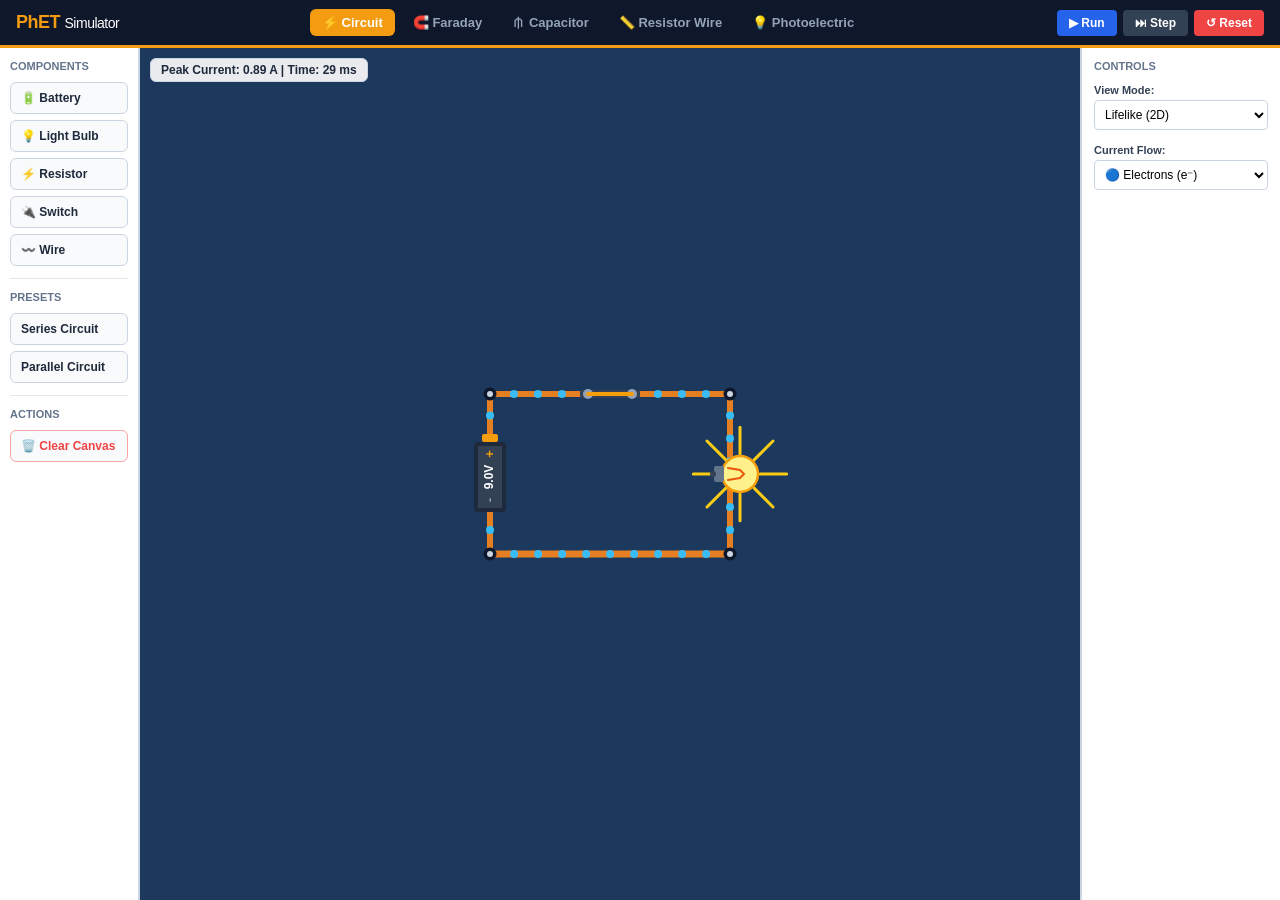
==== commit 7d51920c: "feat: complete PhET 2D circuit builder with junction snapping, tuner bar, and MNA physics" ====
--- a/web/index.html
+++ b/web/index.html
@@ -44,12 +44,33 @@
       <div class="side-title">PRESETS</div>
       <button class="preset-btn" data-preset="series">Series Circuit</button>
       <button class="preset-btn" data-preset="parallel">Parallel Circuit</button>
+      <hr>
+      <div class="side-title">ACTIONS</div>
+      <button id="btn-clear" class="tool-btn" style="color: #ef4444; border-color: #fca5a5;">🗑️ Clear Canvas</button>
     </aside>
 
     <!-- Center Canvas Stage -->
     <main class="canvas-wrap" id="canvas-wrap">
       <canvas id="sim-canvas"></canvas>
       <div class="hud" id="hud">Current: 0.00 A | Time: 0.0 ms</div>
+
+      <!-- PhET Component Tuner Bar -->
+      <div class="tuner-bar" id="tuner-bar" style="display: none;">
+        <div class="tuner-header">
+          <span class="tuner-icon" id="tuner-icon">🔋</span>
+          <span class="tuner-label" id="tuner-label">Battery</span>
+          <span class="tuner-val-badge" id="tuner-val-badge">9.0 V</span>
+        </div>
+        <div class="tuner-controls" id="tuner-controls">
+          <button id="tuner-btn-minus" class="tuner-small-btn" title="Decrease value">-</button>
+          <input type="range" id="tuner-slider" min="0" max="120" step="1" value="9">
+          <button id="tuner-btn-plus" class="tuner-small-btn" title="Increase value">+</button>
+          <button id="tuner-btn-flip" class="tuner-action-btn" title="Reverse Polarity">⇄ Reverse</button>
+          <button id="tuner-btn-toggle" class="tuner-action-btn" title="Toggle switch">Open / Close</button>
+          <button id="tuner-btn-split" class="tuner-action-btn" title="Split junction">✂️ Split</button>
+          <button id="tuner-btn-del" class="tuner-del-btn" title="Delete selected component">🗑️</button>
+        </div>
+      </div>
     </main>
 
     <!-- Right Controls Panel -->
--- a/web/style.css
+++ b/web/style.css
@@ -223,3 +223,116 @@
   line-height: 1.4;
   margin-top: 6px;
 }
+
+/* Tuner Bar (PhET Bottom Inspector) */
+.tuner-bar {
+  position: absolute;
+  bottom: 16px;
+  left: 50%;
+  transform: translateX(-50%);
+  background: #ffffff;
+  border: 2px solid #cbd5e1;
+  box-shadow: 0 6px 20px rgba(0, 0, 0, 0.35);
+  border-radius: 10px;
+  padding: 10px 16px;
+  display: flex;
+  flex-direction: column;
+  gap: 8px;
+  z-index: 20;
+  min-width: 360px;
+  max-width: 480px;
+}
+
+.tuner-header {
+  display: flex;
+  align-items: center;
+  gap: 8px;
+  font-size: 13px;
+  font-weight: 700;
+  color: #1e293b;
+}
+
+.tuner-icon {
+  font-size: 16px;
+}
+
+.tuner-label {
+  font-weight: 700;
+  color: #0f172a;
+}
+
+.tuner-val-badge {
+  margin-left: auto;
+  background: #f1f5f9;
+  border: 1px solid #cbd5e1;
+  padding: 2px 8px;
+  border-radius: 5px;
+  color: #0f172a;
+  font-weight: 800;
+  font-size: 13px;
+}
+
+.tuner-controls {
+  display: flex;
+  align-items: center;
+  gap: 8px;
+}
+
+.tuner-controls input[type="range"] {
+  flex: 1;
+  margin-top: 0;
+}
+
+.tuner-small-btn {
+  background: #f8fafc;
+  border: 1px solid #cbd5e1;
+  border-radius: 4px;
+  width: 26px;
+  height: 26px;
+  font-weight: bold;
+  font-size: 14px;
+  cursor: pointer;
+  display: flex;
+  align-items: center;
+  justify-content: center;
+  color: #1e293b;
+  transition: 0.1s;
+}
+
+.tuner-small-btn:hover {
+  background: #e2e8f0;
+}
+
+.tuner-action-btn {
+  background: #f8fafc;
+  border: 1px solid #cbd5e1;
+  border-radius: 5px;
+  padding: 4px 10px;
+  font-size: 12px;
+  font-weight: 600;
+  cursor: pointer;
+  color: #1e293b;
+  transition: 0.1s;
+  white-space: nowrap;
+}
+
+.tuner-action-btn:hover {
+  background: #e2e8f0;
+}
+
+.tuner-del-btn {
+  background: #fee2e2;
+  border: 1px solid #fca5a5;
+  border-radius: 5px;
+  padding: 4px 8px;
+  font-size: 14px;
+  cursor: pointer;
+  color: #dc2626;
+  transition: 0.1s;
+}
+
+.tuner-del-btn:hover {
+  background: #fecaca;
+  transform: scale(1.05);
+}
+
